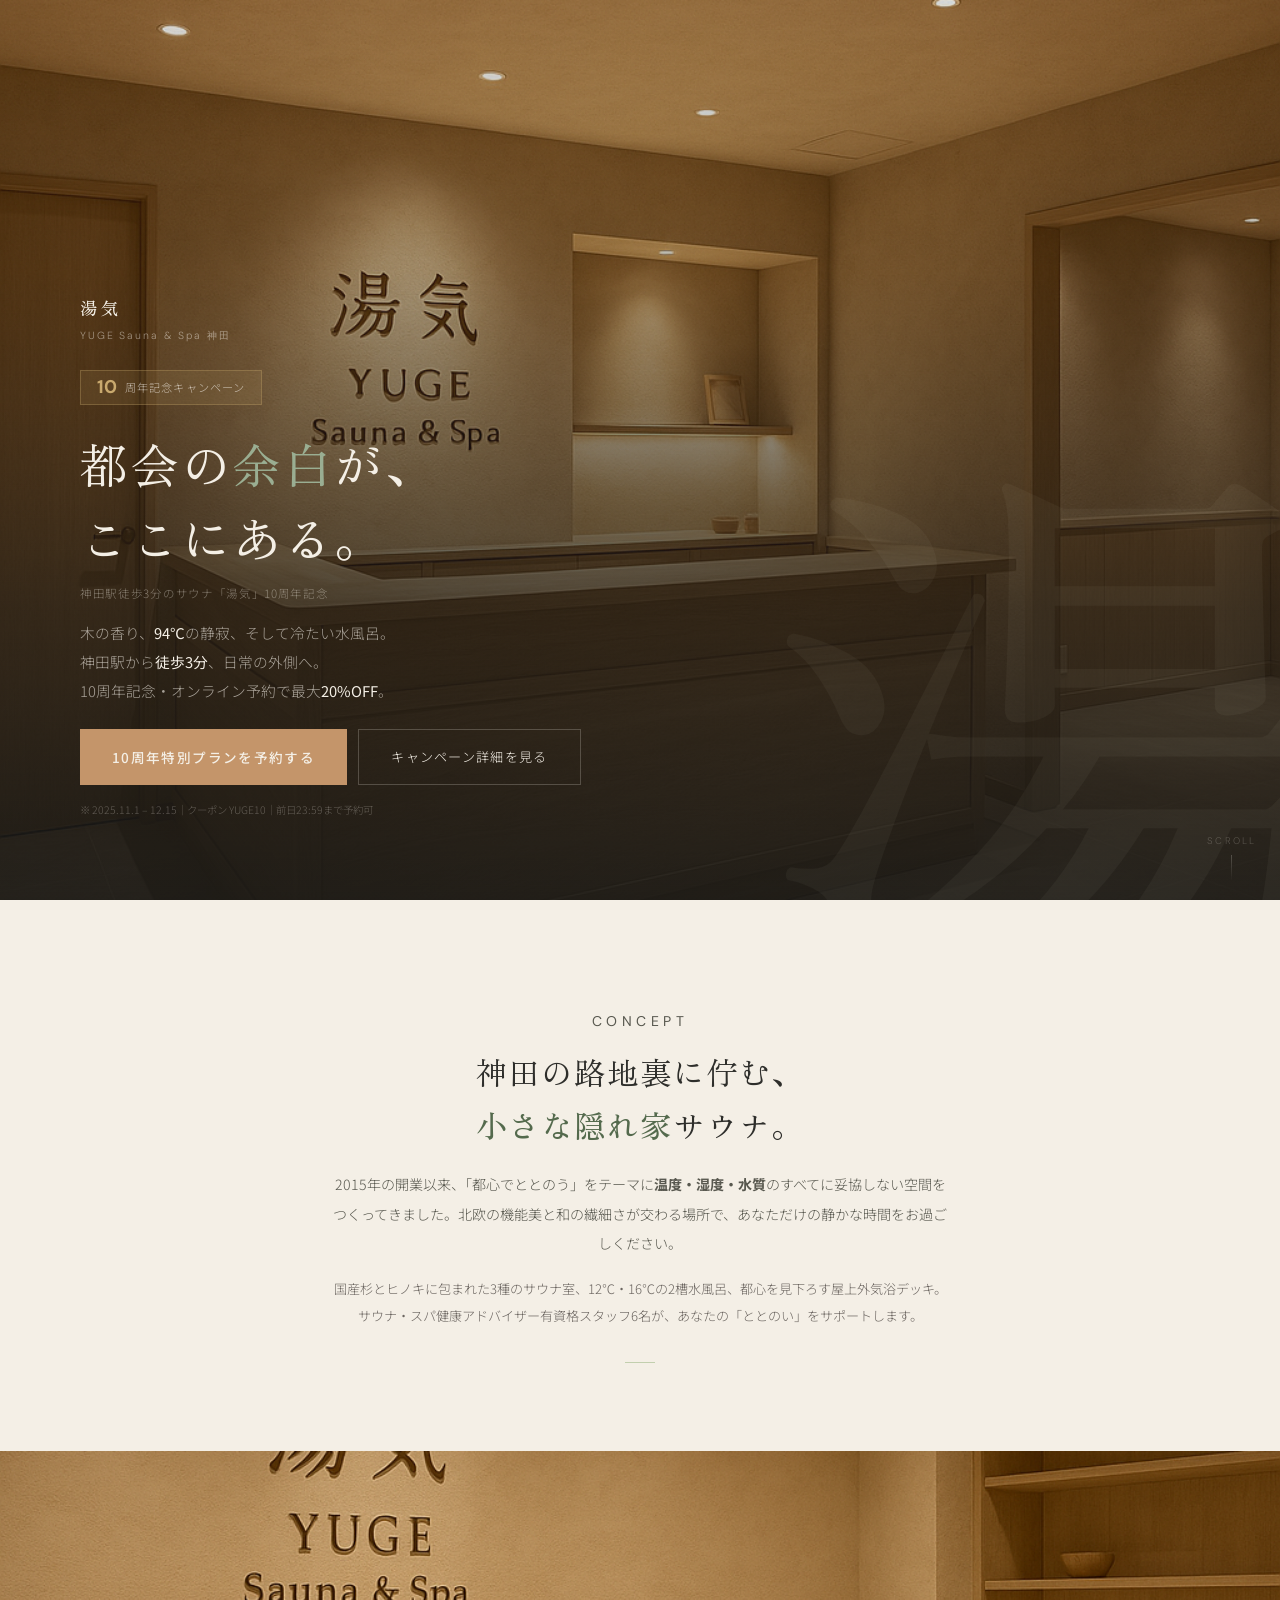
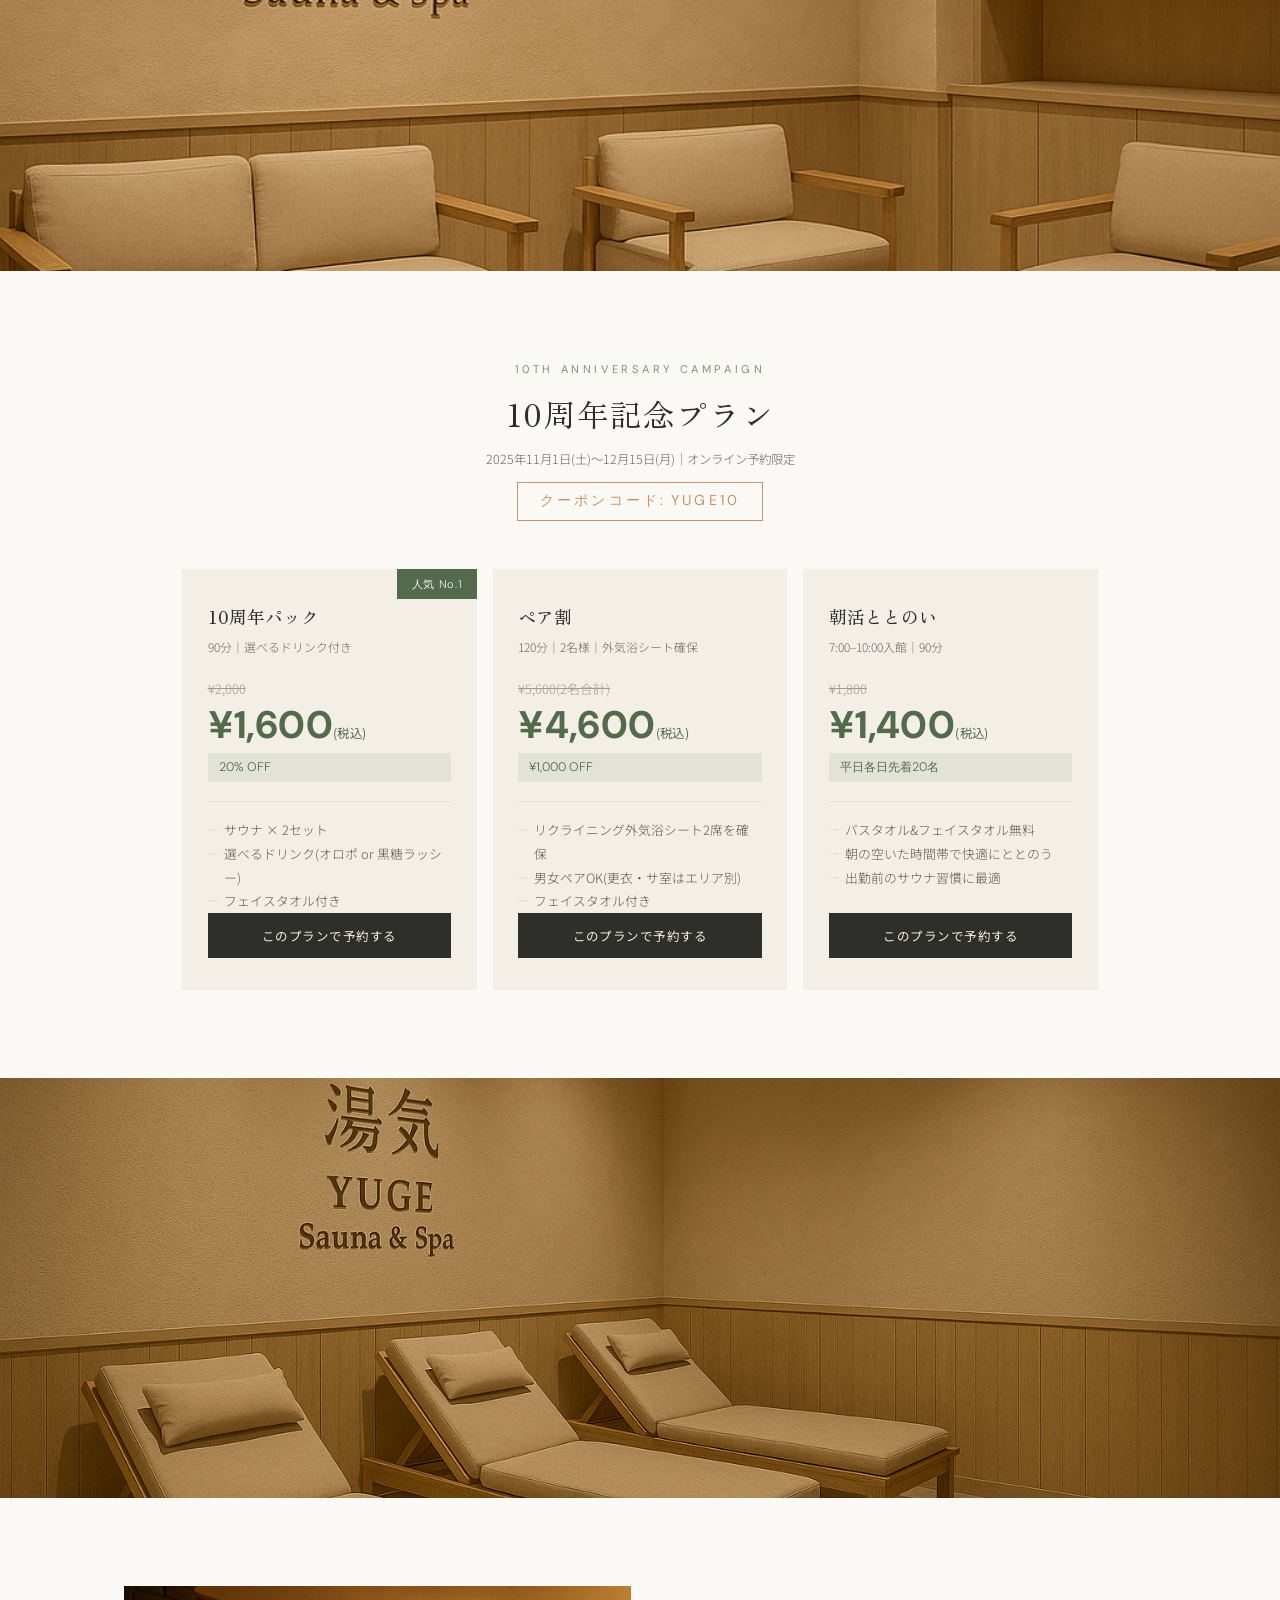
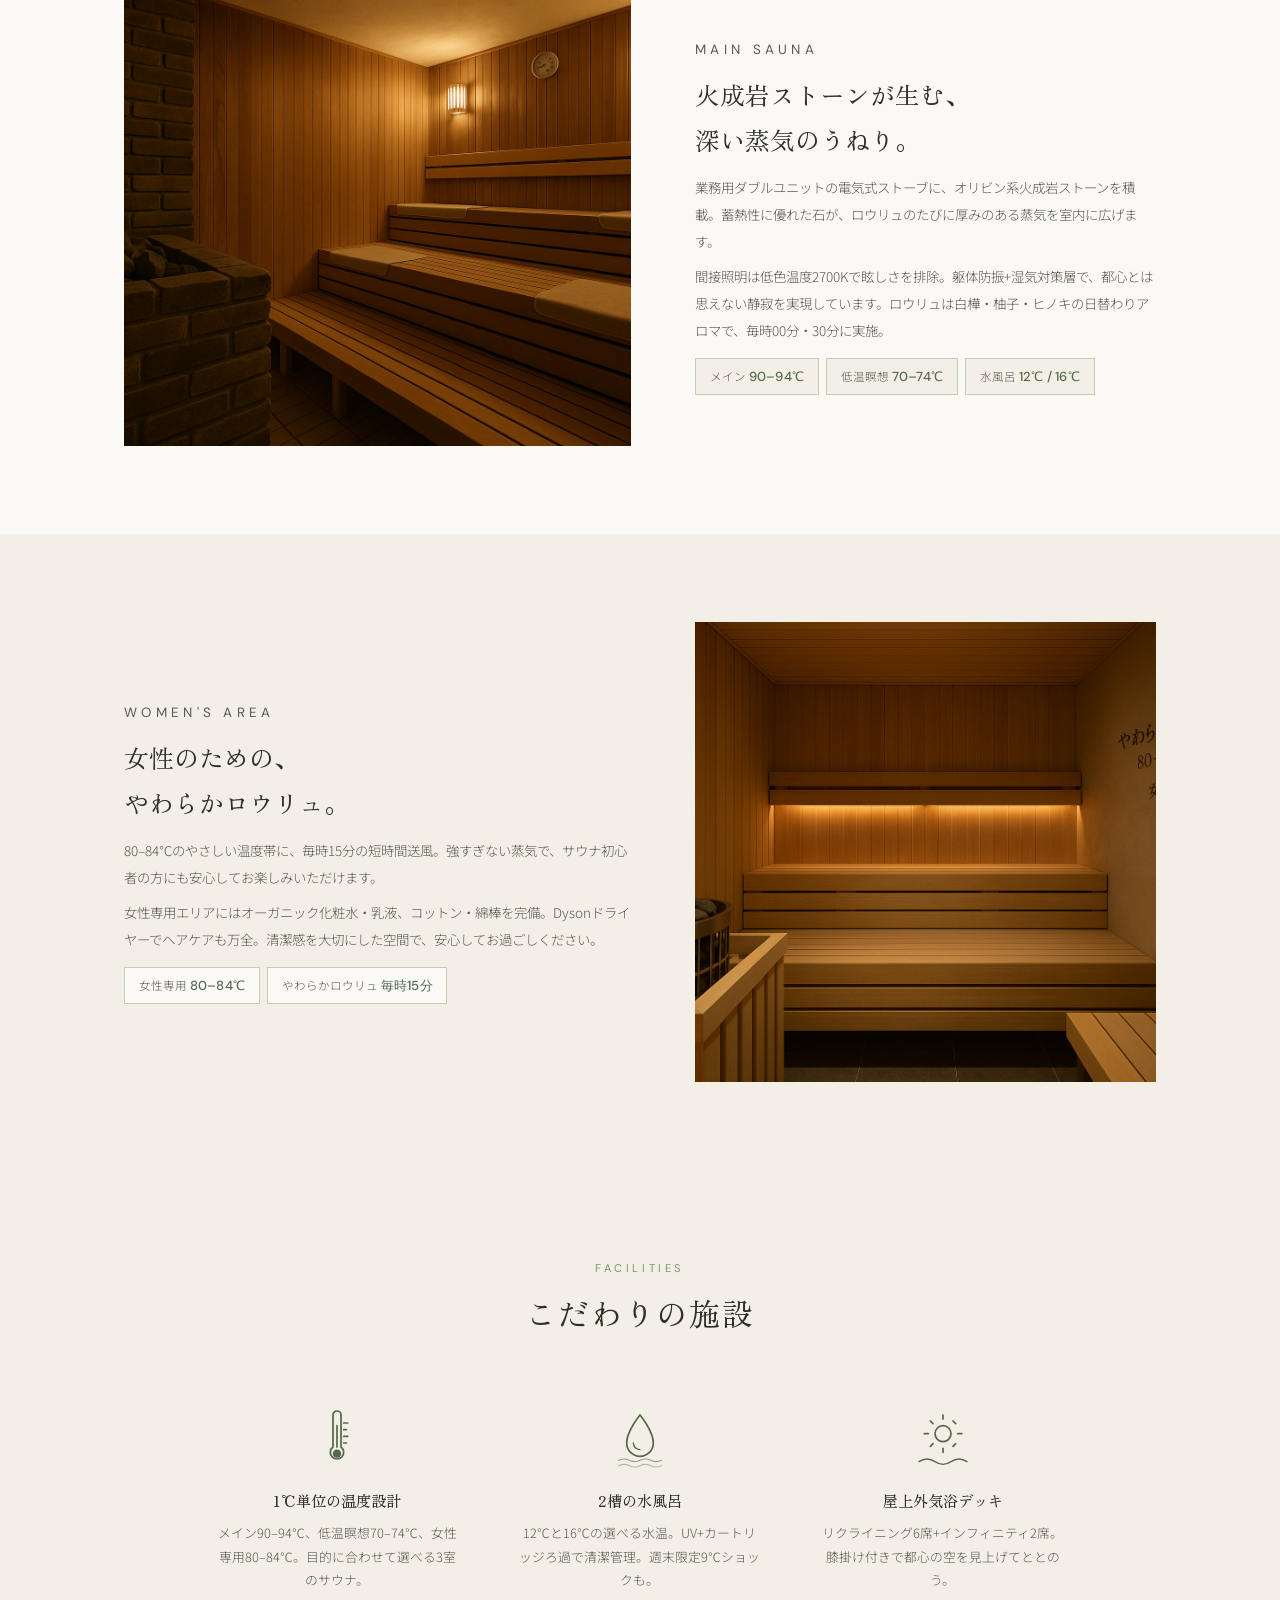
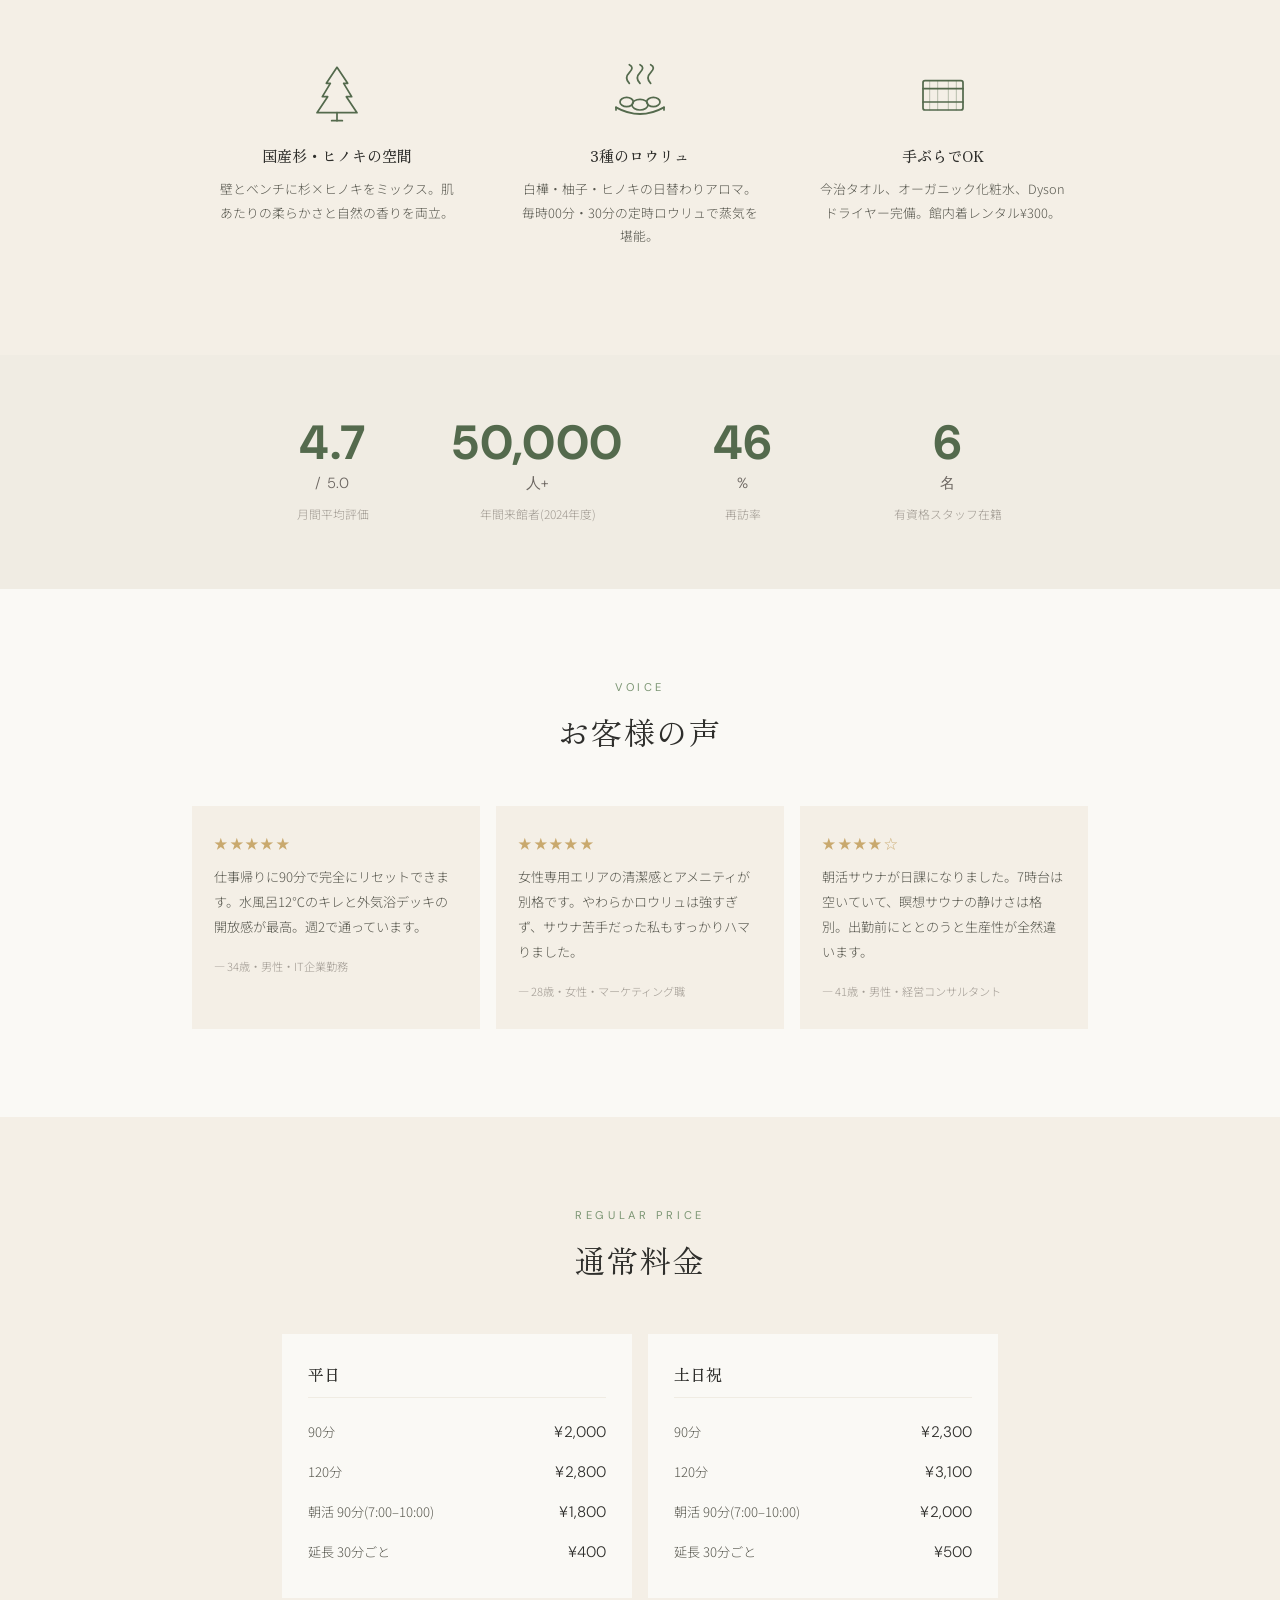
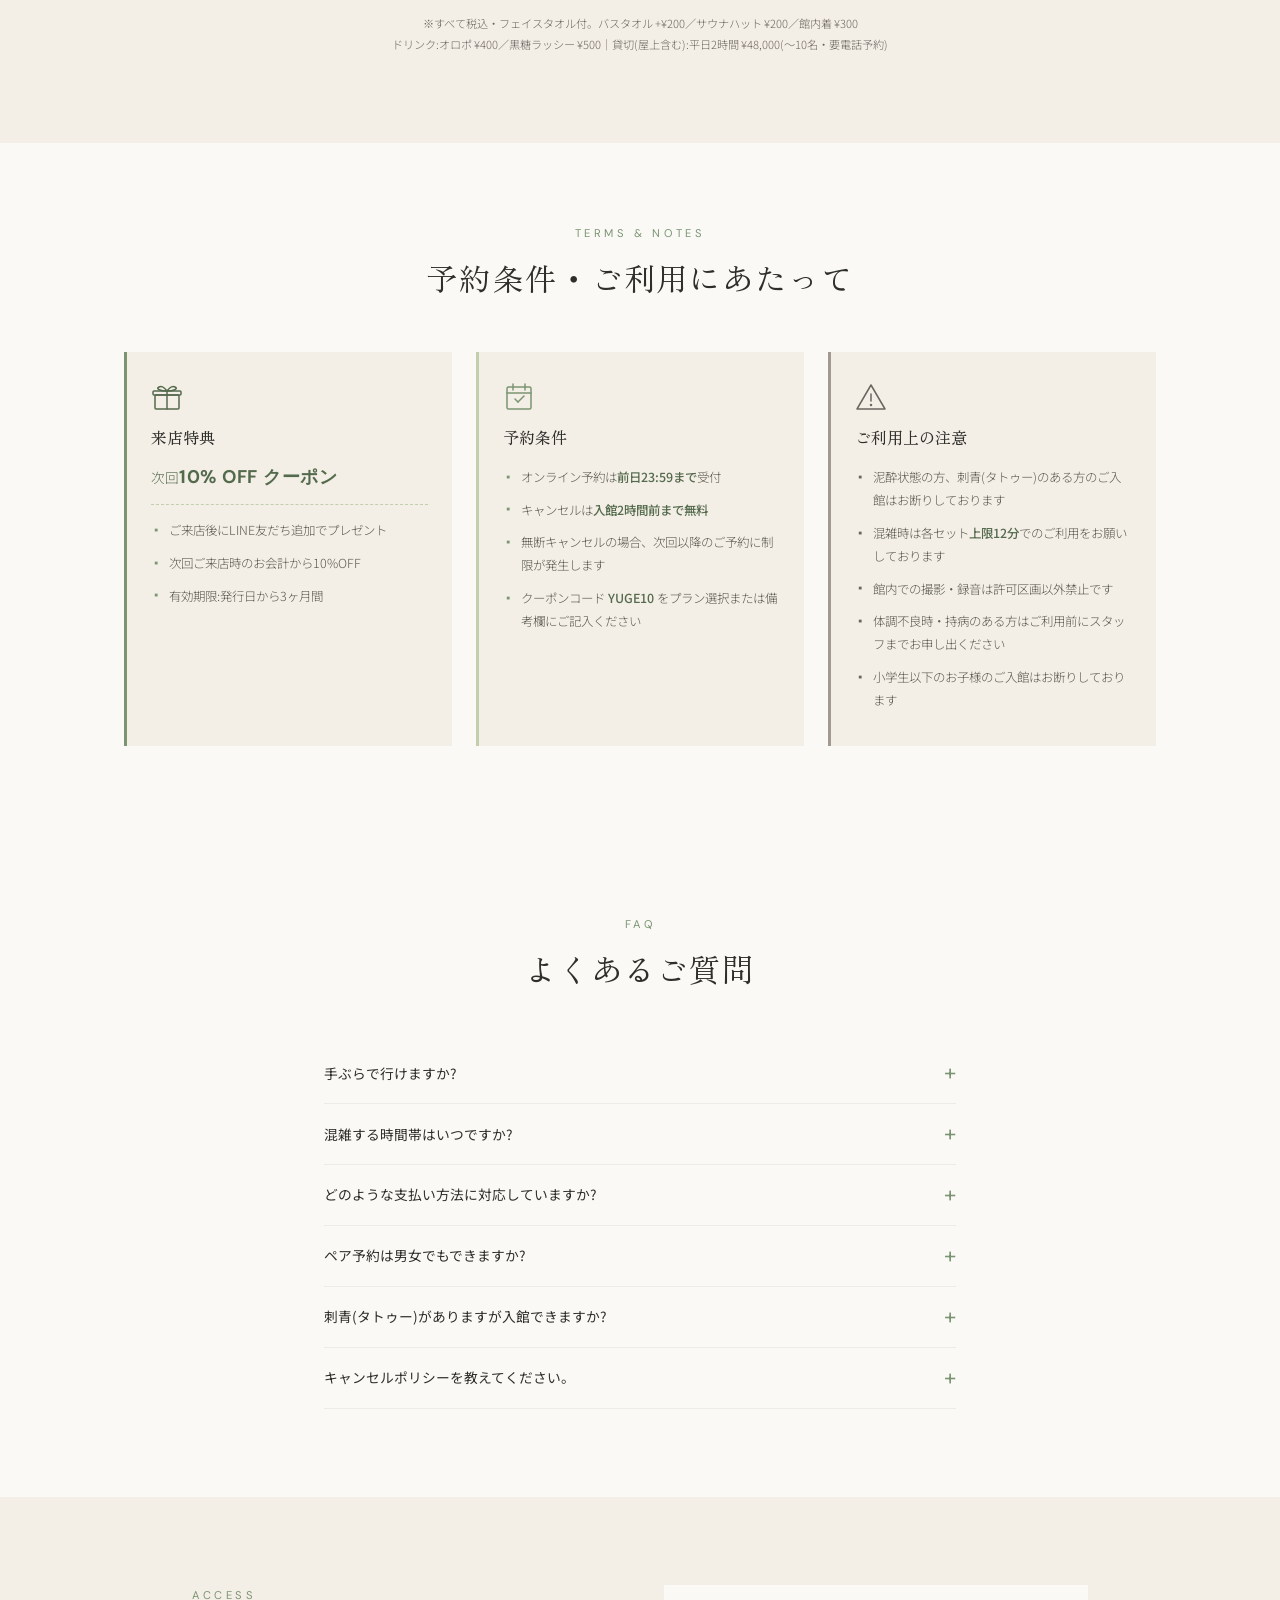
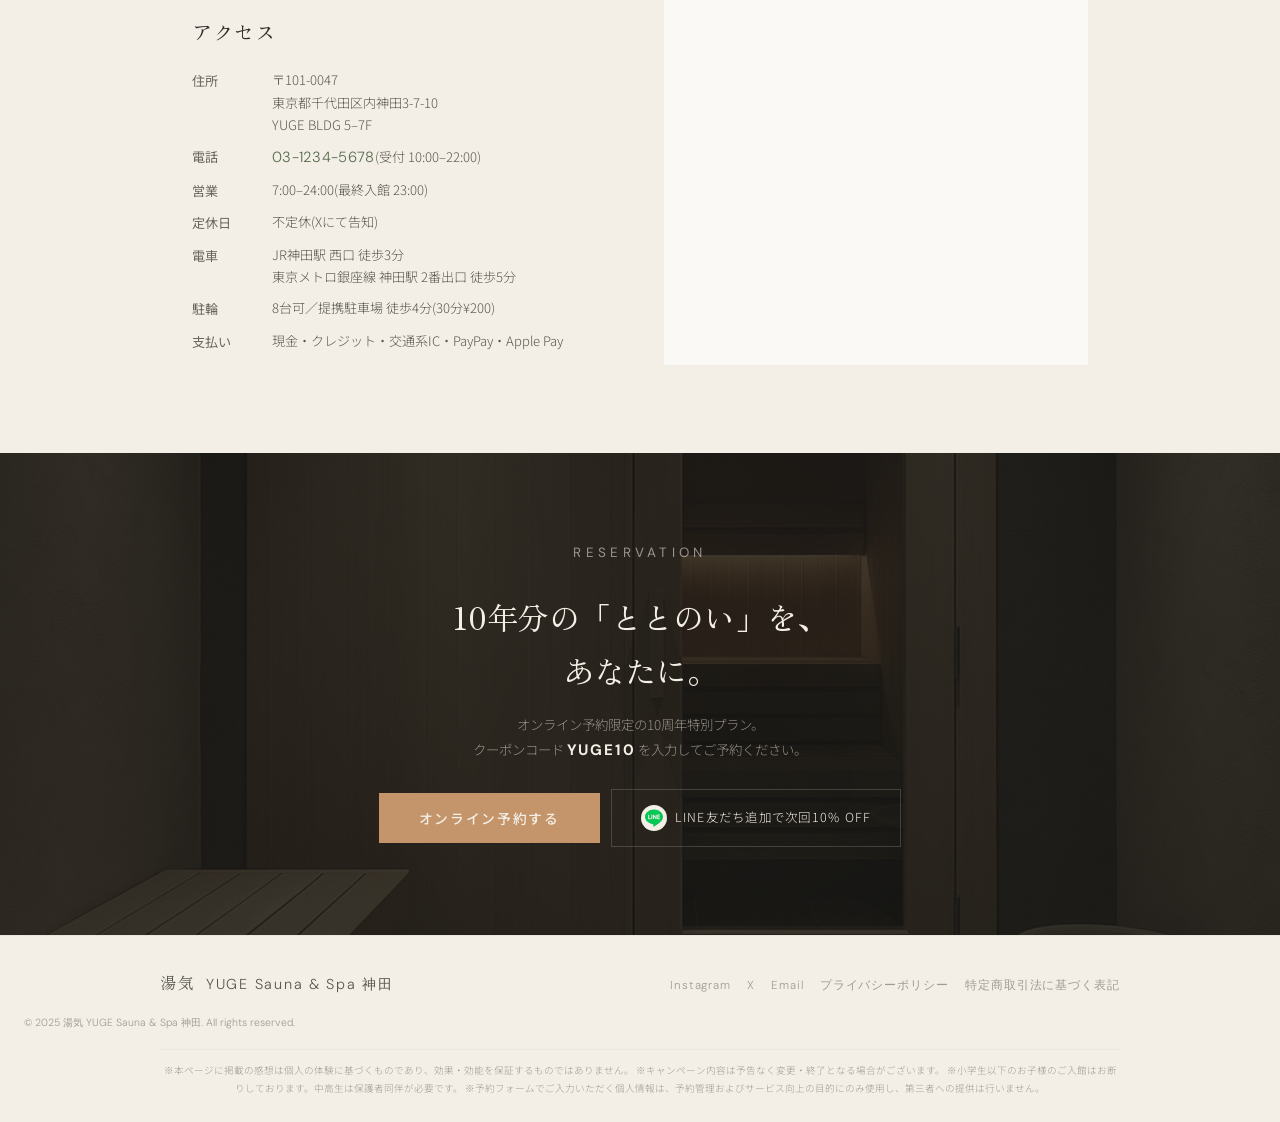
==== index.html @ 134d231b "初回コミット：YUGE Sauna LP完成版" ====
<!DOCTYPE html>
<html lang="ja" prefix="og: https://ogp.me/ns#">
<head>
  <meta charset="UTF-8">
  <meta name="viewport" content="width=device-width, initial-scale=1.0">

  <!-- ===== SEO ===== -->
  <title>【10周年記念】湯気 YUGE Sauna & Spa 神田｜最大20%OFF キャンペーン予約</title>
  <meta name="description" content="神田駅徒歩3分の隠れ家サウナ「湯気 YUGE Sauna & Spa」が開業10周年。2025年11月1日〜12月15日の期間限定で、90分サウナパックが20%OFF（¥1,600）。ペア割・朝活割もオンライン予約限定。">
  <meta name="keywords" content="神田 サウナ,YUGE,湯気,サウナ 神田駅,ととのう,10周年,キャンペーン,ロウリュ,水風呂,外気浴,女性専用サウナ,朝活サウナ">
  <link rel="canonical" href="https://yuge-sauna.jp/10th-anniversary/">

  <!-- ===== OGP ===== -->
  <meta property="og:type" content="website">
  <meta property="og:title" content="【10周年記念20%OFF】湯気 YUGE Sauna & Spa 神田">
  <meta property="og:description" content="神田駅徒歩3分。3種のサウナ室・2槽の水風呂・屋上外気浴。10周年記念で90分パックが¥1,600。オンライン予約限定。">
  <meta property="og:url" content="https://yuge-sauna.jp/10th-anniversary/">
  <meta property="og:image" content="https://yuge-sauna.jp/10th-anniversary/Images/ogp.jpg">
  <meta property="og:image:width" content="1200">
  <meta property="og:image:height" content="630">
  <meta property="og:site_name" content="湯気 YUGE Sauna & Spa 神田">
  <meta property="og:locale" content="ja_JP">

  <!-- ===== Twitter ===== -->
  <meta name="twitter:card" content="summary_large_image">
  <meta name="twitter:title" content="【10周年記念20%OFF】湯気 YUGE Sauna & Spa 神田">
  <meta name="twitter:description" content="神田駅徒歩3分。10周年記念で90分パックが¥1,600。">
  <meta name="twitter:image" content="https://yuge-sauna.jp/10th-anniversary/Images/ogp.jpg">

  <!-- ===== Favicon ===== -->
  <link rel="icon" href="favicon.svg" type="image/svg+xml">
  <link rel="apple-touch-icon" href="apple-touch-icon.png">

  <!-- ===== Webフォント — Marcellus（数字用）追加 ===== -->
  <link rel="preconnect" href="https://fonts.googleapis.com">
  <link rel="preconnect" href="https://fonts.gstatic.com" crossorigin>
  <link href="https://fonts.googleapis.com/css2?family=Cormorant+Garamond:wght@300;400;500;600&family=DM+Sans:wght@400;500;600;700&family=Noto+Sans+JP:wght@200;300;400;500;600&family=Zen+Old+Mincho:wght@400;500;600&display=swap" rel="stylesheet">

  <link rel="stylesheet" href="style.css">

  <!-- ===== 構造化データ: LocalBusiness ===== -->
  <script type="application/ld+json">
  {
    "@context": "https://schema.org",
    "@type": "HealthAndBeautyBusiness",
    "name": "湯気 YUGE Sauna & Spa 神田",
    "image": "https://yuge-sauna.jp/10th-anniversary/Images/ogp.jpg",
    "url": "https://yuge-sauna.jp",
    "telephone": "03-1234-5678",
    "email": "reservation@yuge-sauna.jp",
    "address": {
      "@type": "PostalAddress",
      "streetAddress": "内神田3-7-10 YUGE BLDG 5–7F",
      "addressLocality": "千代田区",
      "addressRegion": "東京都",
      "postalCode": "101-0047",
      "addressCountry": "JP"
    },
    "geo": {
      "@type": "GeoCoordinates",
      "latitude": 35.6922,
      "longitude": 139.7710
    },
    "openingHours": "Mo-Su 07:00-24:00",
    "priceRange": "¥1,400〜¥3,100",
    "aggregateRating": {
      "@type": "AggregateRating",
      "ratingValue": "4.7",
      "reviewCount": "1240"
    }
  }
  </script>

  <!-- ===== 構造化データ: FAQPage ===== -->
  <script type="application/ld+json">
  {
    "@context": "https://schema.org",
    "@type": "FAQPage",
    "mainEntity": [
      {"@type":"Question","name":"手ぶらで行けますか?","acceptedAnswer":{"@type":"Answer","text":"はい。フェイスタオル無料、バスタオル¥200でレンタル可能。アメニティも完備しています。"}},
      {"@type":"Question","name":"混雑する時間帯はいつですか?","acceptedAnswer":{"@type":"Answer","text":"平日19〜21時がピークです。朝活(7:00–10:00)が最も空いており快適です。"}},
      {"@type":"Question","name":"支払い方法は?","acceptedAnswer":{"@type":"Answer","text":"現金、各種クレジット、交通系IC、PayPay、Apple Payに対応。オンライン事前決済も可能です。"}},
      {"@type":"Question","name":"ペア予約は男女でもできますか?","acceptedAnswer":{"@type":"Answer","text":"はい。更衣室・サウナ室はエリア別ですが、外気浴デッキやラウンジは共有スペースです。"}},
      {"@type":"Question","name":"刺青がありますが入れますか?","acceptedAnswer":{"@type":"Answer","text":"申し訳ございませんが、刺青のある方のご入館はお断りしております。"}},
      {"@type":"Question","name":"キャンセルポリシーは?","acceptedAnswer":{"@type":"Answer","text":"入館2時間前まで無料キャンセル可。予約は前日23:59まで受付。"}}
    ]
  }
  </script>
</head>
<body>

  <!-- ============================================================
       HERO（ヘッダーなし — LPなのでナビゲーションは設置せず）
       ============================================================ -->
  <section class="hero" id="top">
    <div class="hero-media">
      <img src="Images/ChatGPT%20Image%20Nov%2018%2C%202025%2C%2008_47_24%20AM.png"
           alt="湯気 YUGE Sauna & Spa 神田 — 木の温もりを感じる受付カウンター"
           width="1200" height="1200">
    </div>
    <div class="hero-gradient"></div>

    <!-- 大きな漢字背景（PC版のみ） -->
    <div class="hero-kanji-bg" aria-hidden="true">湯</div>

    <!-- 浮遊する湯気アニメーション（PC版のみ） -->
    <div class="hero-steam" aria-hidden="true">
      <svg class="steam steam-1" viewBox="0 0 40 120" xmlns="http://www.w3.org/2000/svg">
        <path d="M20 110 Q12 90 20 70 Q28 50 20 30 Q12 15 20 5" fill="none" stroke="currentColor" stroke-width="2" stroke-linecap="round"/>
      </svg>
      <svg class="steam steam-2" viewBox="0 0 40 120" xmlns="http://www.w3.org/2000/svg">
        <path d="M20 110 Q28 90 20 70 Q12 50 20 30 Q28 15 20 5" fill="none" stroke="currentColor" stroke-width="2" stroke-linecap="round"/>
      </svg>
      <svg class="steam steam-3" viewBox="0 0 40 120" xmlns="http://www.w3.org/2000/svg">
        <path d="M20 110 Q14 92 20 74 Q26 56 20 38 Q14 20 20 5" fill="none" stroke="currentColor" stroke-width="2" stroke-linecap="round"/>
      </svg>
      <svg class="steam steam-4" viewBox="0 0 40 120" xmlns="http://www.w3.org/2000/svg">
        <path d="M20 110 Q26 92 20 74 Q14 56 20 38 Q26 20 20 5" fill="none" stroke="currentColor" stroke-width="2" stroke-linecap="round"/>
      </svg>
    </div>

    <div class="hero-content">
      <!-- 小さなブランドマーク（フローティングではなくヒーロー内） -->
      <div class="hero-brand">
        <span class="hero-brand-kanji">湯気</span>
        <span class="hero-brand-en">YUGE Sauna &amp; Spa 神田</span>
      </div>

      <div class="hero-badge">
        <span class="hero-badge-num">10</span>
        <span class="hero-badge-text">周年記念キャンペーン</span>
      </div>

      <h1>
        <span class="h1-copy">都会の<span class="accent">余白</span>が、<br>ここにある。</span>
        <span class="h1-sub">神田駅徒歩3分のサウナ「湯気」10周年記念</span>
      </h1>

      <p class="hero-sub">
        木の香り、<strong>94℃</strong>の静寂、そして冷たい水風呂。<br>
        神田駅から<strong>徒歩3分</strong>、日常の外側へ。<br>
        10周年記念・オンライン予約で最大<strong>20%OFF</strong>。
      </p>

      <div class="hero-ctas">
        <button type="button" class="btn-primary js-open-modal" data-plan="10周年パック (90分)">10周年特別プランを予約する</button>
        <a href="#campaign" class="btn-ghost">キャンペーン詳細を見る</a>
      </div>
      <p class="hero-note">※ 2025.11.1 – 12.15｜クーポン YUGE10｜前日23:59まで予約可</p>
    </div>

    <div class="scroll-cue" aria-hidden="true">
      <span>SCROLL</span>
      <div class="scroll-line"></div>
    </div>
  </section>

  <!-- ============================================================
       CONCEPT
       ============================================================ -->
  <section class="concept" id="concept">
    <div class="container container--narrow text-center rv">
      <p class="sec-label" aria-hidden="true">CONCEPT</p>
      <h2 class="sec-heading">神田の路地裏に佇む、<br><em>小さな隠れ家</em>サウナ。</h2>
      <p>2015年の開業以来、「都心でととのう」をテーマに<strong>温度・湿度・水質</strong>のすべてに妥協しない空間をつくってきました。北欧の機能美と和の繊細さが交わる場所で、あなただけの静かな時間をお過ごしください。</p>
      <p class="concept-detail">国産杉とヒノキに包まれた3種のサウナ室、12℃・16℃の2槽水風呂、都心を見下ろす屋上外気浴デッキ。サウナ・スパ健康アドバイザー有資格スタッフ6名が、あなたの「ととのい」をサポートします。</p>
      <div class="concept-line" aria-hidden="true"></div>
    </div>
  </section>

  <!-- IMAGE BREAK -->
  <figure class="img-break" aria-hidden="true">
    <img src="Images/ChatGPT%20Image%20Nov%2018%2C%202025%2C%2008_47_35%20AM.png"
         alt="湯気のラウンジスペース"
         width="1200" height="800" loading="lazy">
  </figure>

  <!-- ============================================================
       CAMPAIGN
       ============================================================ -->
  <section class="campaign" id="campaign">
    <div class="sec-header rv">
      <p class="sec-label" aria-hidden="true">10TH ANNIVERSARY CAMPAIGN</p>
      <h2 class="sec-heading">10周年記念プラン</h2>
      <p class="campaign-period">
        <time datetime="2025-11-01">2025年11月1日(土)</time>〜<time datetime="2025-12-15">12月15日(月)</time>｜オンライン予約限定
      </p>
      <p class="campaign-coupon">クーポンコード:<strong>YUGE10</strong></p>
    </div>

    <div class="plans">
      <article class="plan rv">
        <div class="plan-badge">人気 No.1</div>
        <h3>10周年パック</h3>
        <p class="plan-dur">90分｜選べるドリンク付き</p>
        <p class="plan-old"><del>¥2,000</del></p>
        <p class="plan-new">¥1,600<small>(税込)</small></p>
        <p class="plan-off">20% OFF</p>
        <ul class="plan-list">
          <li>サウナ × 2セット</li>
          <li>選べるドリンク(オロポ or 黒糖ラッシー)</li>
          <li>フェイスタオル付き</li>
        </ul>
        <button type="button" class="plan-cta js-open-modal" data-plan="10周年パック (90分)">このプランで予約する</button>
      </article>

      <article class="plan rv rv-d1">
        <h3>ペア割</h3>
        <p class="plan-dur">120分｜2名様｜外気浴シート確保</p>
        <p class="plan-old"><del>¥5,600(2名合計)</del></p>
        <p class="plan-new">¥4,600<small>(税込)</small></p>
        <p class="plan-off">¥1,000 OFF</p>
        <ul class="plan-list">
          <li>リクライニング外気浴シート2席を確保</li>
          <li>男女ペアOK(更衣・サ室はエリア別)</li>
          <li>フェイスタオル付き</li>
        </ul>
        <button type="button" class="plan-cta js-open-modal" data-plan="ペア割 (120分)">このプランで予約する</button>
      </article>

      <article class="plan rv rv-d2">
        <h3>朝活ととのい</h3>
        <p class="plan-dur">7:00–10:00入館｜90分</p>
        <p class="plan-old"><del>¥1,800</del></p>
        <p class="plan-new">¥1,400<small>(税込)</small></p>
        <p class="plan-off">平日各日先着20名</p>
        <ul class="plan-list">
          <li>バスタオル&amp;フェイスタオル無料</li>
          <li>朝の空いた時間帯で快適にととのう</li>
          <li>出勤前のサウナ習慣に最適</li>
        </ul>
        <button type="button" class="plan-cta js-open-modal" data-plan="朝活ととのい (90分)">このプランで予約する</button>
      </article>
    </div>
  </section>

  <!-- IMAGE BREAK -->
  <figure class="img-break" aria-hidden="true">
    <img src="Images/ChatGPT%20Image%20Nov%2018%2C%202025%2C%2008_47_41%20AM.png"
         alt="湯気の休憩エリア"
         width="1200" height="800" loading="lazy">
  </figure>

  <!-- ============================================================
       EDITORIAL: メインサウナ
       ============================================================ -->
  <section class="editorial editorial--white" id="sauna">
    <div class="ed-grid">
      <div class="ed-img rv">
        <img src="Images/ChatGPT%20Image%20Nov%2018%2C%202025%2C%2008_47_46%20AM.png"
             alt="湯気のメインサウナ室"
             width="1200" height="800" loading="lazy">
      </div>
      <div class="ed-text rv rv-d1">
        <p class="sec-label" aria-hidden="true">MAIN SAUNA</p>
        <h2>火成岩ストーンが生む、<br>深い蒸気のうねり。</h2>
        <p>業務用ダブルユニットの電気式ストーブに、オリビン系火成岩ストーンを積載。蓄熱性に優れた石が、ロウリュのたびに厚みのある蒸気を室内に広げます。</p>
        <p>間接照明は低色温度2700Kで眩しさを排除。躯体防振+湿気対策層で、都心とは思えない静寂を実現しています。ロウリュは白樺・柚子・ヒノキの日替わりアロマで、毎時00分・30分に実施。</p>
        <div class="tags">
          <span class="tag">メイン <strong>90–94℃</strong></span>
          <span class="tag">低温瞑想 <strong>70–74℃</strong></span>
          <span class="tag">水風呂 <strong>12℃ / 16℃</strong></span>
        </div>
      </div>
    </div>
  </section>

  <!-- ============================================================
       EDITORIAL: 女性専用
       ============================================================ -->
  <section class="editorial editorial--cream">
    <div class="ed-grid ed-grid--flip">
      <div class="ed-img rv">
        <img src="Images/ChatGPT%20Image%20Nov%2018%2C%202025%2C%2008_47_58%20AM.png"
             alt="湯気の女性専用サウナ"
             width="1200" height="800" loading="lazy">
      </div>
      <div class="ed-text rv rv-d1">
        <p class="sec-label" aria-hidden="true">WOMEN'S AREA</p>
        <h2>女性のための、<br>やわらかロウリュ。</h2>
        <p>80–84℃のやさしい温度帯に、毎時15分の短時間送風。強すぎない蒸気で、サウナ初心者の方にも安心してお楽しみいただけます。</p>
        <p>女性専用エリアにはオーガニック化粧水・乳液、コットン・綿棒を完備。Dysonドライヤーでヘアケアも万全。清潔感を大切にした空間で、安心してお過ごしください。</p>
        <div class="tags">
          <span class="tag">女性専用 <strong>80–84℃</strong></span>
          <span class="tag">やわらかロウリュ <strong>毎時15分</strong></span>
        </div>
      </div>
    </div>
  </section>

  <!-- ============================================================
       FEATURES — カスタムSVGアイコン
       ============================================================ -->
  <section class="features">
    <div class="sec-header rv">
      <p class="sec-label" aria-hidden="true">FACILITIES</p>
      <h2 class="sec-heading">こだわりの施設</h2>
    </div>
    <div class="feat-grid">

      <div class="feat rv">
        <div class="feat-icon">
          <svg viewBox="0 0 48 48" fill="none" stroke="currentColor" stroke-width="1.3" stroke-linecap="round" stroke-linejoin="round" aria-hidden="true">
            <path d="M21 6a3 3 0 0 1 6 0v24a5 5 0 1 1-6 0V6z"/>
            <line x1="24" y1="14" x2="24" y2="30"/>
            <circle cx="24" cy="35" r="2.5" fill="currentColor"/>
            <line x1="29" y1="12" x2="32" y2="12"/>
            <line x1="29" y1="17" x2="31" y2="17"/>
            <line x1="29" y1="22" x2="32" y2="22"/>
            <line x1="29" y1="27" x2="31" y2="27"/>
          </svg>
        </div>
        <h3>1℃単位の温度設計</h3>
        <p>メイン90–94℃、低温瞑想70–74℃、女性専用80–84℃。目的に合わせて選べる3室のサウナ。</p>
      </div>

      <div class="feat rv rv-d1">
        <div class="feat-icon">
          <svg viewBox="0 0 48 48" fill="none" stroke="currentColor" stroke-width="1.3" stroke-linecap="round" stroke-linejoin="round" aria-hidden="true">
            <path d="M24 6 C24 6, 14 18, 14 27 a10 10 0 0 0 20 0 C34 18, 24 6, 24 6 z"/>
            <path d="M19 27 a5 5 0 0 0 5 5" stroke-width="1"/>
            <path d="M8 40 Q12 38 16 40 T24 40 T32 40 T40 40" stroke-width="0.9" opacity="0.6"/>
            <path d="M8 44 Q12 42 16 44 T24 44 T32 44 T40 44" stroke-width="0.9" opacity="0.4"/>
          </svg>
        </div>
        <h3>2槽の水風呂</h3>
        <p>12℃と16℃の選べる水温。UV+カートリッジろ過で清潔管理。週末限定9℃ショックも。</p>
      </div>

      <div class="feat rv rv-d2">
        <div class="feat-icon">
          <svg viewBox="0 0 48 48" fill="none" stroke="currentColor" stroke-width="1.3" stroke-linecap="round" stroke-linejoin="round" aria-hidden="true">
            <circle cx="24" cy="20" r="6"/>
            <line x1="24" y1="6" x2="24" y2="9"/>
            <line x1="24" y1="31" x2="24" y2="34"/>
            <line x1="10" y1="20" x2="13" y2="20"/>
            <line x1="35" y1="20" x2="38" y2="20"/>
            <line x1="14.5" y1="10.5" x2="16.5" y2="12.5"/>
            <line x1="31.5" y1="10.5" x2="33.5" y2="12.5"/>
            <line x1="14.5" y1="29.5" x2="16.5" y2="27.5"/>
            <line x1="31.5" y1="29.5" x2="33.5" y2="27.5"/>
            <path d="M6 41 Q12 37 18 41 T30 41 T42 41" stroke-width="1"/>
          </svg>
        </div>
        <h3>屋上外気浴デッキ</h3>
        <p>リクライニング6席+インフィニティ2席。膝掛け付きで都心の空を見上げてととのう。</p>
      </div>

      <div class="feat rv">
        <div class="feat-icon">
          <svg viewBox="0 0 48 48" fill="none" stroke="currentColor" stroke-width="1.3" stroke-linecap="round" stroke-linejoin="round" aria-hidden="true">
            <path d="M24 4 L16 16 L19 16 L13 26 L17 26 L9 38 L39 38 L31 26 L35 26 L29 16 L32 16 Z"/>
            <line x1="24" y1="38" x2="24" y2="44"/>
            <line x1="20" y1="44" x2="28" y2="44"/>
          </svg>
        </div>
        <h3>国産杉・ヒノキの空間</h3>
        <p>壁とベンチに杉×ヒノキをミックス。肌あたりの柔らかさと自然の香りを両立。</p>
      </div>

      <div class="feat rv rv-d1">
        <div class="feat-icon">
          <svg viewBox="0 0 48 48" fill="none" stroke="currentColor" stroke-width="1.3" stroke-linecap="round" stroke-linejoin="round" aria-hidden="true">
            <path d="M16 14 Q12 10 16 6 T16 0" transform="translate(0 2)"/>
            <path d="M24 12 Q20 8 24 4 T24 -2" transform="translate(0 4)"/>
            <path d="M32 14 Q28 10 32 6 T32 0" transform="translate(0 2)"/>
            <ellipse cx="14" cy="30" rx="5" ry="3.5"/>
            <ellipse cx="24" cy="32" rx="6" ry="4"/>
            <ellipse cx="34" cy="30" rx="5" ry="3.5"/>
            <path d="M6 34 Q24 44 42 34" stroke-width="1.4"/>
            <line x1="6" y1="34" x2="6" y2="36"/>
            <line x1="42" y1="34" x2="42" y2="36"/>
          </svg>
        </div>
        <h3>3種のロウリュ</h3>
        <p>白樺・柚子・ヒノキの日替わりアロマ。毎時00分・30分の定時ロウリュで蒸気を堪能。</p>
      </div>

      <div class="feat rv rv-d2">
        <div class="feat-icon">
          <svg viewBox="0 0 48 48" fill="none" stroke="currentColor" stroke-width="1.3" stroke-linecap="round" stroke-linejoin="round" aria-hidden="true">
            <rect x="9" y="14" width="30" height="22" rx="1.5"/>
            <line x1="9" y1="20" x2="39" y2="20"/>
            <line x1="9" y1="30" x2="39" y2="30"/>
            <line x1="14" y1="14" x2="14" y2="36" stroke-width="0.7" opacity="0.4"/>
            <line x1="34" y1="14" x2="34" y2="36" stroke-width="0.7" opacity="0.4"/>
            <line x1="20" y1="14" x2="20" y2="36" stroke-width="0.7" opacity="0.4"/>
            <line x1="28" y1="14" x2="28" y2="36" stroke-width="0.7" opacity="0.4"/>
          </svg>
        </div>
        <h3>手ぶらでOK</h3>
        <p>今治タオル、オーガニック化粧水、Dysonドライヤー完備。館内着レンタル¥300。</p>
      </div>

    </div>
  </section>

  <!-- ============================================================
       STATS
       ============================================================ -->
  <section class="stats" aria-label="湯気の実績">
    <div class="stats-grid">
      <div class="stat rv">
        <div class="stat-num">4.7</div>
        <div class="stat-unit">/ 5.0</div>
        <div class="stat-label">月間平均評価</div>
      </div>
      <div class="stat rv rv-d1">
        <div class="stat-num">50,000</div>
        <div class="stat-unit">人+</div>
        <div class="stat-label">年間来館者(2024年度)</div>
      </div>
      <div class="stat rv rv-d2">
        <div class="stat-num">46</div>
        <div class="stat-unit">%</div>
        <div class="stat-label">再訪率</div>
      </div>
      <div class="stat rv rv-d3">
        <div class="stat-num">6</div>
        <div class="stat-unit">名</div>
        <div class="stat-label">有資格スタッフ在籍</div>
      </div>
    </div>
  </section>

  <!-- ============================================================
       VOICE
       ============================================================ -->
  <section class="voice">
    <div class="sec-header rv">
      <p class="sec-label" aria-hidden="true">VOICE</p>
      <h2 class="sec-heading">お客様の声</h2>
    </div>
    <div class="voice-grid">
      <blockquote class="voice-card rv">
        <div class="voice-stars" aria-label="5つ星評価">★★★★★</div>
        <p>仕事帰りに90分で完全にリセットできます。水風呂12℃のキレと外気浴デッキの開放感が最高。週2で通っています。</p>
        <cite class="voice-who">— 34歳・男性・IT企業勤務</cite>
      </blockquote>
      <blockquote class="voice-card rv rv-d1">
        <div class="voice-stars" aria-label="5つ星評価">★★★★★</div>
        <p>女性専用エリアの清潔感とアメニティが別格です。やわらかロウリュは強すぎず、サウナ苦手だった私もすっかりハマりました。</p>
        <cite class="voice-who">— 28歳・女性・マーケティング職</cite>
      </blockquote>
      <blockquote class="voice-card rv rv-d2">
        <div class="voice-stars" aria-label="4つ星評価">★★★★☆</div>
        <p>朝活サウナが日課になりました。7時台は空いていて、瞑想サウナの静けさは格別。出勤前にととのうと生産性が全然違います。</p>
        <cite class="voice-who">— 41歳・男性・経営コンサルタント</cite>
      </blockquote>
    </div>
  </section>

  <!-- ============================================================
       PRICING
       ============================================================ -->
  <section class="pricing" id="price">
    <div class="sec-header rv">
      <p class="sec-label" aria-hidden="true">REGULAR PRICE</p>
      <h2 class="sec-heading">通常料金</h2>
    </div>
    <div class="pricing-grid">
      <div class="pricing-card rv">
        <h3>平日</h3>
        <div class="price-row"><span>90分</span><span class="val">¥2,000</span></div>
        <div class="price-row"><span>120分</span><span class="val">¥2,800</span></div>
        <div class="price-row"><span>朝活 90分(7:00–10:00)</span><span class="val">¥1,800</span></div>
        <div class="price-row"><span>延長 30分ごと</span><span class="val">¥400</span></div>
      </div>
      <div class="pricing-card rv rv-d1">
        <h3>土日祝</h3>
        <div class="price-row"><span>90分</span><span class="val">¥2,300</span></div>
        <div class="price-row"><span>120分</span><span class="val">¥3,100</span></div>
        <div class="price-row"><span>朝活 90分(7:00–10:00)</span><span class="val">¥2,000</span></div>
        <div class="price-row"><span>延長 30分ごと</span><span class="val">¥500</span></div>
      </div>
    </div>
    <p class="pricing-note">
      ※すべて税込・フェイスタオル付。バスタオル +¥200／サウナハット ¥200／館内着 ¥300<br>
      ドリンク:オロポ ¥400／黒糖ラッシー ¥500｜貸切(屋上含む):平日2時間 ¥48,000(〜10名・要電話予約)
    </p>
  </section>

  <!-- ============================================================
       TERMS（予約条件・来店特典・ご利用上の注意）
       ============================================================ -->
  <section class="terms" id="terms">
    <div class="sec-header rv">
      <p class="sec-label" aria-hidden="true">TERMS &amp; NOTES</p>
      <h2 class="sec-heading">予約条件・ご利用にあたって</h2>
    </div>

    <div class="terms-grid">
      <!-- 来店特典 -->
      <article class="terms-card terms-card--bonus rv">
        <div class="terms-icon" aria-hidden="true">
          <svg viewBox="0 0 32 32" fill="none" stroke="currentColor" stroke-width="1.5" stroke-linecap="round" stroke-linejoin="round">
            <rect x="4" y="14" width="24" height="14" rx="1"/>
            <rect x="2" y="10" width="28" height="4" rx="1"/>
            <line x1="16" y1="10" x2="16" y2="28"/>
            <path d="M16 10C16 10 12 4 8 6S10 10 16 10"/>
            <path d="M16 10C16 10 20 4 24 6S22 10 16 10"/>
          </svg>
        </div>
        <h3>来店特典</h3>
        <p class="terms-lead">次回<strong>10% OFF クーポン</strong></p>
        <ul class="terms-list">
          <li>ご来店後にLINE友だち追加でプレゼント</li>
          <li>次回ご来店時のお会計から10%OFF</li>
          <li>有効期限:発行日から3ヶ月間</li>
        </ul>
      </article>

      <!-- 予約条件 -->
      <article class="terms-card rv rv-d1">
        <div class="terms-icon" aria-hidden="true">
          <svg viewBox="0 0 32 32" fill="none" stroke="currentColor" stroke-width="1.5" stroke-linecap="round" stroke-linejoin="round">
            <rect x="4" y="6" width="24" height="22" rx="1.5"/>
            <line x1="4" y1="12" x2="28" y2="12"/>
            <line x1="10" y1="3" x2="10" y2="9"/>
            <line x1="22" y1="3" x2="22" y2="9"/>
            <line x1="12" y1="18" x2="15" y2="21"/>
            <line x1="15" y1="21" x2="21" y2="15"/>
          </svg>
        </div>
        <h3>予約条件</h3>
        <ul class="terms-list">
          <li>オンライン予約は<strong>前日23:59まで</strong>受付</li>
          <li>キャンセルは<strong>入館2時間前まで無料</strong></li>
          <li>無断キャンセルの場合、次回以降のご予約に制限が発生します</li>
          <li>クーポンコード <strong>YUGE10</strong> をプラン選択または備考欄にご記入ください</li>
        </ul>
      </article>

      <!-- 注意事項 -->
      <article class="terms-card terms-card--caution rv rv-d2">
        <div class="terms-icon" aria-hidden="true">
          <svg viewBox="0 0 32 32" fill="none" stroke="currentColor" stroke-width="1.5" stroke-linecap="round" stroke-linejoin="round">
            <path d="M16 4L2 28h28L16 4z"/>
            <line x1="16" y1="13" x2="16" y2="20"/>
            <circle cx="16" cy="24" r="0.5" fill="currentColor"/>
          </svg>
        </div>
        <h3>ご利用上の注意</h3>
        <ul class="terms-list">
          <li>泥酔状態の方、刺青(タトゥー)のある方のご入館はお断りしております</li>
          <li>混雑時は各セット<strong>上限12分</strong>でのご利用をお願いしております</li>
          <li>館内での撮影・録音は許可区画以外禁止です</li>
          <li>体調不良時・持病のある方はご利用前にスタッフまでお申し出ください</li>
          <li>小学生以下のお子様のご入館はお断りしております</li>
        </ul>
      </article>
    </div>
  </section>

  <!-- ============================================================
       FAQ
       ============================================================ -->
  <section class="faq" id="faq">
    <div class="sec-header rv">
      <p class="sec-label" aria-hidden="true">FAQ</p>
      <h2 class="sec-heading">よくあるご質問</h2>
    </div>
    <div class="faq-list">
      <details class="faq-item rv">
        <summary>手ぶらで行けますか?</summary>
        <div class="faq-answer">はい。フェイスタオルは無料、バスタオルは¥200でレンタル可能です。オーガニック化粧水・乳液、Dysonドライヤー、コットン・綿棒などアメニティも完備しています。</div>
      </details>
      <details class="faq-item rv">
        <summary>混雑する時間帯はいつですか?</summary>
        <div class="faq-answer">平日19〜21時がピークです。朝活(7:00–10:00)が最も空いており快適にお過ごしいただけます。</div>
      </details>
      <details class="faq-item rv">
        <summary>どのような支払い方法に対応していますか?</summary>
        <div class="faq-answer">現金、各種クレジットカード、交通系IC、PayPay、Apple Payに対応しています。オンライン事前決済・現地払いのどちらも可能です。</div>
      </details>
      <details class="faq-item rv">
        <summary>ペア予約は男女でもできますか?</summary>
        <div class="faq-answer">はい、可能です。更衣室・サウナ室はエリア別となりますが、外気浴デッキやラウンジは共有スペースとしてご利用いただけます。</div>
      </details>
      <details class="faq-item rv">
        <summary>刺青(タトゥー)がありますが入館できますか?</summary>
        <div class="faq-answer">申し訳ございませんが、刺青(タトゥー)のある方のご入館はお断りしております。また、泥酔状態でのご来館もご遠慮いただいております。</div>
      </details>
      <details class="faq-item rv">
        <summary>キャンセルポリシーを教えてください。</summary>
        <div class="faq-answer">入館2時間前まで無料でキャンセル可能です。ご予約は前日23:59まで受け付けております。無断キャンセルの場合、次回以降のご予約に制限がかかる場合がございます。</div>
      </details>
    </div>
  </section>

  <!-- ============================================================
       ACCESS
       ============================================================ -->
  <section class="access" id="access">
    <div class="access-grid">
      <div class="access-info rv">
        <p class="sec-label" aria-hidden="true">ACCESS</p>
        <h2>アクセス</h2>
        <dl class="access-dl">
          <dt>住所</dt>
          <dd>〒101-0047<br>東京都千代田区内神田3-7-10<br>YUGE BLDG 5–7F</dd>
          <dt>電話</dt>
          <dd><a href="tel:0312345678">03-1234-5678</a>(受付 10:00–22:00)</dd>
          <dt>営業</dt>
          <dd>7:00–24:00(最終入館 23:00)</dd>
          <dt>定休日</dt>
          <dd>不定休(Xにて告知)</dd>
          <dt>電車</dt>
          <dd>JR神田駅 西口 徒歩3分<br>東京メトロ銀座線 神田駅 2番出口 徒歩5分</dd>
          <dt>駐輪</dt>
          <dd>8台可／提携駐車場 徒歩4分(30分¥200)</dd>
          <dt>支払い</dt>
          <dd>現金・クレジット・交通系IC・PayPay・Apple Pay</dd>
        </dl>
      </div>
      <div class="access-map rv rv-d1">
        <iframe
          src="https://www.google.com/maps/embed?pb=!1m18!1m12!1m3!1d3240.5!2d139.7706!3d35.6922!2m3!1f0!2f0!3f0!3m2!1i1024!2i768!4f13.1!3m3!1m2!1s0x60188c1d85e0c0c1%3A0x0!2zSlIg56We55Sw6aeF!5e0!3m2!1sja!2sjp!4v1700000000000!5m2!1sja!2sjp"
          width="100%"
          height="100%"
          allowfullscreen=""
          loading="lazy"
          referrerpolicy="no-referrer-when-downgrade"
          title="湯気 YUGE Sauna & Spa 神田のアクセスマップ">
        </iframe>
      </div>
    </div>
  </section>

  <!-- ============================================================
       FINAL CTA
       ============================================================ -->
  <section class="final-cta" id="reserve">
    <div class="final-cta-bg" aria-hidden="true">
      <img src="Images/ChatGPT%20Image%20Nov%2018%2C%202025%2C%2008_47_53%20AM.png"
           alt="" width="1200" height="800" loading="lazy">
    </div>
    <div class="final-cta-inner rv">
      <p class="sec-label sec-label--light" aria-hidden="true">RESERVATION</p>
      <h2>10年分の「ととのい」を、<br>あなたに。</h2>
      <p>オンライン予約限定の10周年特別プラン。<br>クーポンコード <strong>YUGE10</strong> を入力してご予約ください。</p>
      <div class="final-btns">
        <button type="button" class="btn-reserve js-open-modal">オンライン予約する</button>
        <a href="https://line.me/R/ti/p/@yuge-sauna" class="btn-line" target="_blank" rel="noopener noreferrer">
          <span class="btn-line-icon" aria-hidden="true">
            <svg viewBox="0 0 24 24" fill="currentColor" width="18" height="18">
              <path d="M19.365 9.863c.349 0 .63.285.63.631 0 .345-.281.63-.63.63H17.61v1.125h1.755c.349 0 .63.283.63.63 0 .344-.281.629-.63.629h-2.386c-.345 0-.627-.285-.627-.629V8.108c0-.345.282-.63.63-.63h2.386c.346 0 .627.285.627.63 0 .349-.281.63-.63.63H17.61v1.125h1.755zm-3.855 3.016c0 .27-.174.51-.432.596-.064.021-.133.031-.199.031-.211 0-.391-.09-.51-.25l-2.443-3.317v2.94c0 .344-.279.629-.631.629-.346 0-.626-.285-.626-.629V8.108c0-.27.173-.51.43-.595.06-.023.136-.033.194-.033.195 0 .375.104.495.254l2.462 3.33V8.108c0-.345.282-.63.63-.63.345 0 .63.285.63.63v4.771zm-5.741 0c0 .344-.282.629-.631.629-.345 0-.627-.285-.627-.629V8.108c0-.345.282-.63.63-.63.346 0 .628.285.628.63v4.771zm-2.466.629H4.917c-.345 0-.63-.285-.63-.629V8.108c0-.345.285-.63.63-.63.348 0 .63.285.63.63v4.141h1.756c.348 0 .629.283.629.63 0 .344-.282.629-.629.629M24 10.314C24 4.943 18.615.572 12 .572S0 4.943 0 10.314c0 4.811 4.27 8.842 10.035 9.608.391.082.923.258 1.058.59.12.301.079.766.038 1.08l-.164 1.02c-.045.301-.24 1.186 1.049.645 1.291-.539 6.916-4.078 9.436-6.975C23.176 14.393 24 12.458 24 10.314"/>
            </svg>
          </span>
          LINE友だち追加で次回10% OFF
        </a>
      </div>
    </div>
  </section>

  <!-- ============================================================
       FOOTER
       ============================================================ -->
  <footer role="contentinfo">
    <div class="footer-inner">
      <div class="footer-brand"><span class="k">湯気</span> YUGE Sauna &amp; Spa 神田</div>
      <ul class="footer-nav">
        <li><a href="https://instagram.com/" target="_blank" rel="noopener noreferrer">Instagram</a></li>
        <li><a href="https://x.com/" target="_blank" rel="noopener noreferrer">X</a></li>
        <li><a href="/cdn-cgi/l/email-protection#82f0e7f1e7f0f4e3f6ebedecc2fbf7e5e7aff1e3f7ece3ace8f2">Email</a></li>
        <li><a href="privacy.html">プライバシーポリシー</a></li>
        <li><a href="#" class="js-open-tokutei">特定商取引法に基づく表記</a></li>
      </ul>
    </div>
    <p class="footer-copy">&copy; 2025 湯気 YUGE Sauna &amp; Spa 神田. All rights reserved.</p>
    <p class="footer-legal">
      ※本ページに掲載の感想は個人の体験に基づくものであり、効果・効能を保証するものではありません。
      ※キャンペーン内容は予告なく変更・終了となる場合がございます。
      ※小学生以下のお子様のご入館はお断りしております。中高生は保護者同伴が必要です。
      ※予約フォームでご入力いただく個人情報は、予約管理およびサービス向上の目的にのみ使用し、第三者への提供は行いません。
    </p>
  </footer>

  <!-- ============================================================
       FLOATING RESERVE BUTTON
       ============================================================ -->
  <button type="button" class="floating-reserve js-open-modal" aria-label="予約フォームを開く">
    <span class="fr-icon" aria-hidden="true">
      <svg viewBox="0 0 24 24" fill="none" stroke="currentColor" stroke-width="1.5" stroke-linecap="round">
        <rect x="3" y="5" width="18" height="16" rx="1"/>
        <line x1="3" y1="10" x2="21" y2="10"/>
        <line x1="8" y1="3" x2="8" y2="7"/>
        <line x1="16" y1="3" x2="16" y2="7"/>
      </svg>
    </span>
    <span class="fr-text">予約する</span>
  </button>

  <!-- ============================================================
       RESERVATION MODAL
       ============================================================ -->
  <div class="modal" id="reserveModal" role="dialog" aria-labelledby="modalTitle" aria-hidden="true">
    <div class="modal-overlay js-close-modal"></div>
    <div class="modal-content">
      <button type="button" class="modal-close js-close-modal" aria-label="閉じる">&times;</button>

      <div class="modal-body" id="modalFormView">
        <p class="modal-label" aria-hidden="true">RESERVATION FORM</p>
        <h2 id="modalTitle" class="modal-title">予約フォーム</h2>
        <p class="modal-sub">ご希望のプラン・日時をお選びください。<br>送信後、確認メールをお送りし、スタッフが内容を確認のうえ、予約確定のご連絡をいたします。</p>

        <form id="reserveForm" class="reserve-form" novalidate>
          <div class="form-group">
            <label for="form-name">お名前 <span class="req">*</span></label>
            <input type="text" id="form-name" name="name" required autocomplete="name">
          </div>

          <div class="form-row">
            <div class="form-group">
              <label for="form-email">メールアドレス <span class="req">*</span></label>
              <input type="email" id="form-email" name="email" required autocomplete="email">
            </div>
            <div class="form-group">
              <label for="form-phone">電話番号 <span class="req">*</span></label>
              <input type="tel" id="form-phone" name="phone" required autocomplete="tel" placeholder="090-1234-5678">
            </div>
          </div>

          <div class="form-group" id="genderGroup">
            <label class="form-label-block" id="genderLabel">ご利用エリア <span class="req">*</span></label>
            <div class="form-radio-group" id="genderRadioGroup" role="radiogroup" aria-label="ご利用エリア">
              <!-- 通常プラン用: 男性 / 女性 -->
              <label class="form-radio" data-mode="single">
                <input type="radio" name="gender" value="男性" required>
                <span class="form-radio-label">
                  <span class="form-radio-icon" aria-hidden="true">♂</span>
                  <span class="form-radio-text">
                    <strong>男性エリア</strong>
                    <small>メイン・低温瞑想サウナ</small>
                  </span>
                </span>
              </label>
              <label class="form-radio" data-mode="single">
                <input type="radio" name="gender" value="女性" required>
                <span class="form-radio-label">
                  <span class="form-radio-icon" aria-hidden="true">♀</span>
                  <span class="form-radio-text">
                    <strong>女性エリア</strong>
                    <small>やわらかロウリュ対応</small>
                  </span>
                </span>
              </label>

              <!-- ペアプラン用: 男女 / 男男 / 女女（初期は非表示） -->
              <label class="form-radio" data-mode="pair" hidden>
                <input type="radio" name="gender" value="男女ペア" disabled>
                <span class="form-radio-label">
                  <span class="form-radio-icon" aria-hidden="true">♂♀</span>
                  <span class="form-radio-text">
                    <strong>男女ペア</strong>
                    <small>男性1名・女性1名</small>
                  </span>
                </span>
              </label>
              <label class="form-radio" data-mode="pair" hidden>
                <input type="radio" name="gender" value="男性ペア" disabled>
                <span class="form-radio-label">
                  <span class="form-radio-icon" aria-hidden="true">♂♂</span>
                  <span class="form-radio-text">
                    <strong>男性ペア</strong>
                    <small>男性2名</small>
                  </span>
                </span>
              </label>
              <label class="form-radio" data-mode="pair" hidden>
                <input type="radio" name="gender" value="女性ペア" disabled>
                <span class="form-radio-label">
                  <span class="form-radio-icon" aria-hidden="true">♀♀</span>
                  <span class="form-radio-text">
                    <strong>女性ペア</strong>
                    <small>女性2名</small>
                  </span>
                </span>
              </label>
            </div>
          </div>

          <div class="form-group">
            <label for="form-plan">ご希望プラン <span class="req">*</span></label>
            <select id="form-plan" name="plan" required>
              <option value="">選択してください</option>
              <optgroup label="10周年キャンペーン">
                <option value="10周年パック (90分)">10周年パック (90分・¥1,600)</option>
                <option value="ペア割 (120分)">ペア割 (120分・¥4,600/2名)</option>
                <option value="朝活ととのい (90分)">朝活ととのい (90分・¥1,400)</option>
              </optgroup>
              <optgroup label="通常プラン">
                <option value="通常プラン (90分)">通常プラン 90分</option>
                <option value="通常プラン (120分)">通常プラン 120分</option>
                <option value="朝活通常 (90分)">朝活通常 90分 (7:00–10:00入館)</option>
              </optgroup>
            </select>
          </div>

          <div class="form-row">
            <div class="form-group">
              <label for="form-date">ご希望日 <span class="req">*</span></label>
              <input type="date" id="form-date" name="date" required>
            </div>
            <div class="form-group">
              <label for="form-time">ご希望時間 <span class="req">*</span></label>
              <select id="form-time" name="time" required>
                <option value="">選択</option>
                <option value="07:00">07:00</option>
                <option value="08:00">08:00</option>
                <option value="09:00">09:00</option>
                <option value="10:00">10:00</option>
                <option value="11:00">11:00</option>
                <option value="12:00">12:00</option>
                <option value="13:00">13:00</option>
                <option value="14:00">14:00</option>
                <option value="15:00">15:00</option>
                <option value="16:00">16:00</option>
                <option value="17:00">17:00</option>
                <option value="18:00">18:00</option>
                <option value="19:00">19:00</option>
                <option value="20:00">20:00</option>
                <option value="21:00">21:00</option>
                <option value="22:00">22:00</option>
              </select>
            </div>
            <div class="form-group">
              <label for="form-people">人数 <span class="req">*</span></label>
              <select id="form-people" name="people" required>
                <option value="1">1名</option>
                <option value="2">2名</option>
                <option value="3">3名</option>
                <option value="4">4名</option>
                <option value="5">5名</option>
                <option value="6">6名</option>
              </select>
            </div>
          </div>

          <!-- 空き状況の表示エリア -->
          <div class="availability-notice" id="availabilityNotice" hidden>
            <div class="availability-notice-inner">
              <span class="availability-icon" aria-hidden="true"></span>
              <span class="availability-text"></span>
            </div>
          </div>

          <div class="form-group">
            <label for="form-notes">ご要望・備考</label>
            <textarea id="form-notes" name="notes" rows="3" placeholder="サウナハットレンタル希望、初心者です、など"></textarea>
          </div>

          <div class="form-policy">
            <p class="form-policy-title">キャンセルポリシー</p>
            <ul class="form-policy-list">
              <li>キャンセルは<strong>入館2時間前まで無料</strong>で承ります</li>
              <li>それ以降のキャンセルおよび<strong>無断キャンセルの場合、次回以降のご予約を制限</strong>させていただく場合がございます</li>
              <li>オンラインでのご予約は<strong>前日23:59まで</strong>受付可能です</li>
            </ul>
          </div>

          <div class="form-check">
            <input type="checkbox" id="form-agree" name="agree" required>
            <label for="form-agree"><a href="privacy.html" target="_blank" rel="noopener">プライバシーポリシー</a>および上記キャンセルポリシーに同意します <span class="req">*</span></label>
          </div>

          <button type="submit" class="form-submit">仮予約を申し込む</button>
          <p class="form-note">※ 送信後、ご入力のメールアドレス宛に受付完了メールが届きます。スタッフが内容を確認後、予約確定のご連絡をいたします。<br>※ お急ぎの方はお電話でのご予約も承ります: <a href="tel:0312345678">03-1234-5678</a></p>
        </form>
      </div>

      <div class="modal-body modal-success" id="modalSuccessView" hidden>
        <div class="success-icon" aria-hidden="true">
          <svg viewBox="0 0 64 64" fill="none" stroke="currentColor" stroke-width="2" stroke-linecap="round" stroke-linejoin="round">
            <circle cx="32" cy="32" r="28"/>
            <path d="M20 33 L29 42 L45 24"/>
          </svg>
        </div>
        <h3>仮予約を受け付けました</h3>
        <p>ご入力のメールアドレス宛に<br>受付完了メールをお送りしました。<br><br>スタッフが内容を確認のうえ、<br>改めて予約確定のご連絡をいたします。</p>
        <button type="button" class="form-submit js-close-modal">閉じる</button>
      </div>
    </div>
  </div>

  <!-- ============================================================
       PRIVACY POLICY MODAL
       ============================================================ -->
  <div class="modal modal--doc" id="privacyModal" role="dialog" aria-labelledby="privacyTitle" aria-hidden="true">
    <div class="modal-overlay js-close-doc"></div>
    <div class="modal-content modal-content--doc">
      <button type="button" class="modal-close js-close-doc" aria-label="閉じる">&times;</button>
      <div class="modal-body doc-body">
        <p class="modal-label" aria-hidden="true">PRIVACY POLICY</p>
        <h2 id="privacyTitle" class="modal-title">プライバシーポリシー</h2>

        <p>湯気 YUGE Sauna &amp; Spa 神田（以下「当店」）は、お客様の個人情報の保護を重要な責務と認識し、以下の方針に基づき適切に取り扱います。</p>

        <h3>1. 個人情報の定義</h3>
        <p>本ポリシーにおける「個人情報」とは、お客様の氏名、メールアドレス、電話番号、住所、その他特定の個人を識別できる情報を指します。</p>

        <h3>2. 個人情報の取得</h3>
        <p>当店は、以下の場合に必要な範囲で個人情報を取得します。</p>
        <ul class="doc-list">
          <li>予約フォームからのお申し込み時</li>
          <li>お問い合わせフォームからのご連絡時</li>
          <li>ご来店時の受付手続き時</li>
          <li>キャンペーン・アンケートへのご参加時</li>
        </ul>

        <h3>3. 利用目的</h3>
        <p>取得した個人情報は、以下の目的のために利用いたします。</p>
        <ul class="doc-list">
          <li>ご予約の受付・確認・連絡</li>
          <li>当店からのお知らせ・キャンペーン情報のご案内</li>
          <li>サービス品質向上のためのアンケート実施</li>
          <li>お問い合わせへの対応</li>
          <li>ご本人様確認</li>
        </ul>

        <h3>4. 第三者提供</h3>
        <p>当店は、以下の場合を除き、お客様の同意なく個人情報を第三者に提供することはありません。</p>
        <ul class="doc-list">
          <li>法令に基づき開示が求められる場合</li>
          <li>お客様または第三者の生命・身体・財産の保護のために必要な場合</li>
        </ul>

        <h3>5. 個人情報の管理</h3>
        <p>当店は、個人情報への不正アクセス、紛失、破壊、改ざん、漏洩などを防止するため、適切な安全管理措置を講じます。保管期間は利用目的達成後、速やかに消去いたします。</p>

        <h3>6. 開示・訂正・削除の請求</h3>
        <p>お客様ご本人からの個人情報の開示、訂正、削除のご請求があった場合、ご本人様確認のうえ、速やかに対応いたします。下記お問い合わせ先までご連絡ください。</p>

        <h3>7. Cookie等の利用について</h3>
        <p>当サイトではアクセス解析のためにCookieを使用する場合があります。Cookieはブラウザ設定により無効化することが可能です。</p>

        <h3>8. お問い合わせ窓口</h3>
        <p>
          湯気 YUGE Sauna &amp; Spa 神田<br>
          〒101-0047 東京都千代田区内神田3-7-10 YUGE BLDG 5–7F<br>
          TEL: 03-1234-5678（受付 10:00–22:00）<br>
          Email: <a href="/cdn-cgi/l/email-protection#691b0c1a0c1b1f081d00060729101c0e0c441a081c0708470319"><span class="__cf_email__" data-cfemail="6f1d0a1c0a1d190e1b0600012f161a080a421c0e1a010e41051f">[email&#160;protected]</span></a>
        </p>

        <p class="doc-date">制定日: 2025年10月1日</p>
      </div>
    </div>
  </div>

  <!-- ============================================================
       特商法表記 MODAL
       ============================================================ -->
  <div class="modal modal--doc" id="tokuteiModal" role="dialog" aria-labelledby="tokuteiTitle" aria-hidden="true">
    <div class="modal-overlay js-close-doc"></div>
    <div class="modal-content modal-content--doc">
      <button type="button" class="modal-close js-close-doc" aria-label="閉じる">&times;</button>
      <div class="modal-body doc-body">
        <p class="modal-label" aria-hidden="true">LEGAL</p>
        <h2 id="tokuteiTitle" class="modal-title">特定商取引法に基づく表記</h2>

        <dl class="doc-dl">
          <dt>事業者名</dt>
          <dd>湯気 YUGE Sauna &amp; Spa 神田</dd>

          <dt>運営責任者</dt>
          <dd>（運営責任者名）</dd>

          <dt>所在地</dt>
          <dd>〒101-0047 東京都千代田区内神田3-7-10 YUGE BLDG 5–7F</dd>

          <dt>電話番号</dt>
          <dd>03-1234-5678（受付 10:00–22:00）</dd>

          <dt>メールアドレス</dt>
          <dd><a href="/cdn-cgi/l/email-protection#4735223422353126332e2829073e3220226a3426322926692d37"><span class="__cf_email__" data-cfemail="85f7e0f6e0f7f3e4f1eceaebc5fcf0e2e0a8f6e4f0ebe4abeff5">[email&#160;protected]</span></a></dd>

          <dt>販売価格</dt>
          <dd>各プラン毎に表示の金額（すべて税込）</dd>

          <dt>商品代金以外の必要料金</dt>
          <dd>バスタオルレンタル ¥200／サウナハット ¥200／館内着 ¥300／その他オプション料金</dd>

          <dt>お支払い方法</dt>
          <dd>現金／各種クレジットカード／交通系IC／PayPay／Apple Pay</dd>

          <dt>お支払い時期</dt>
          <dd>オンライン予約時の事前決済、またはご来店時の現地払い</dd>

          <dt>サービス提供時期</dt>
          <dd>ご予約日時にご来店いただきサービスを提供いたします</dd>

          <dt>キャンセルについて</dt>
          <dd>入館2時間前まで無料キャンセル可。以降のキャンセルおよび無断キャンセルの場合、次回以降のご予約に制限が発生する場合があります。</dd>

          <dt>返金について</dt>
          <dd>オンライン事前決済のキャンセル時は、所定の手数料を差し引いた金額をご返金いたします。</dd>
        </dl>
      </div>
    </div>
  </div>

  <!-- ============================================================
       JS
       ============================================================ -->
  <script src="script.js"></script>
</body>
</html>
---- style.css ----
@charset "UTF-8";
/* ============================================================
   YUGE Sauna & Spa — 10th Anniversary LP
   No header / Floating reserve / Modal form
   ============================================================ */

/* ==========================================================
   1. VARIABLES
   ========================================================== */
:root {
  --dark: #1A1A18;
  --dark-soft: #2A2A26;

  --cream: #F4EFE6;
  --cream-warm: #EBE4D6;
  --white: #FAF9F5;
  --off: #F0ECE3;

  --sage: #7B9573;
  --sage-light: #9AAE92;
  --sage-pale: #C2CFAE;
  --moss: #546A4D;
  --moss-dark: #425339;

  --copper: #C4956A;
  --copper-dark: #B5875F;
  --gold: #C9A96E;

  --stone: #A09A92;
  --stone-dark: #6B6560;
  --ink: #2E2E2B;
  --ink-soft: #58584F;

  --ff-display: 'Zen Old Mincho', 'Noto Serif JP', serif;
  --ff-serif: 'Cormorant Garamond', serif;
  --ff-num: 'DM Sans', 'Helvetica Neue', sans-serif; /* 数字専用フォント（太め・高視認性） */
  --ff-body: 'Noto Sans JP', sans-serif;

  --shadow-sm: 0 4px 16px rgba(0, 0, 0, 0.06);
  --shadow-md: 0 12px 36px rgba(0, 0, 0, 0.08);
  --shadow-lg: 0 20px 60px rgba(0, 0, 0, 0.15);
}


/* ==========================================================
   2. RESET
   ========================================================== */
*,
*::before,
*::after {
  margin: 0;
  padding: 0;
  box-sizing: border-box;
}

html {
  scroll-behavior: smooth;
  font-size: 16px;
}

body {
  font-family: var(--ff-body);
  font-weight: 300;
  color: var(--ink);
  background: var(--white);
  overflow-x: hidden;
  -webkit-font-smoothing: antialiased;
  line-height: 1.8;
}

img {
  display: block;
  max-width: 100%;
  height: auto;
}

a {
  text-decoration: none;
  color: inherit;
}

ul, ol {
  list-style: none;
}

button {
  font-family: inherit;
  cursor: pointer;
  border: none;
  background: none;
}

blockquote {
  margin: 0;
  border: none;
}


/* ==========================================================
   3. UTILITY
   ========================================================== */
.container {
  width: 100%;
  max-width: 1080px;
  margin: 0 auto;
  padding: 0 1.5rem;
}

.container--narrow {
  max-width: 680px;
}

.text-center {
  text-align: center;
}


/* ==========================================================
   4. SECTION COMMON
   ========================================================== */
.sec-label {
  font-family: var(--ff-num);
  font-size: 0.7rem;
  letter-spacing: 0.32em;
  font-weight: 400;
  color: var(--sage);
  text-transform: uppercase;
  margin-bottom: 0.5rem;
}

.sec-label--light {
  color: var(--sage-light);
}

.sec-heading {
  font-family: var(--ff-display);
  font-weight: 400;
  font-size: 1.5rem;
  line-height: 1.7;
  letter-spacing: 0.06em;
  color: var(--ink);
}

.sec-heading em {
  font-style: normal;
  color: var(--moss);
  font-weight: 500;
}

.sec-header {
  text-align: center;
  margin-bottom: 2.5rem;
  padding: 0 1.5rem;
}


/* ==========================================================
   5. HERO
   ========================================================== */
.hero {
  position: relative;
  min-height: 100vh;
  min-height: 100dvh;
  display: flex;
  align-items: flex-end;
  overflow: hidden;
  background: var(--dark);
}

.hero-media {
  position: absolute;
  inset: 0;
}

.hero-media img {
  width: 100%;
  height: 100%;
  object-fit: cover;
  opacity: 0;
  transform: scale(1.06);
  animation: heroIn 2.4s 0.2s forwards;
}

.hero-gradient {
  position: absolute;
  inset: 0;
  background: linear-gradient(
    180deg,
    rgba(26, 26, 24, 0.15) 0%,
    rgba(26, 26, 24, 0.3) 30%,
    rgba(26, 26, 24, 0.72) 68%,
    rgba(26, 26, 24, 0.92) 100%
  );
}

/* 大きな漢字背景（PCのみ表示） */
.hero-kanji-bg {
  display: none;
  position: absolute;
  font-family: var(--ff-display);
  font-size: 70vh;
  color: rgba(245, 240, 232, 0.04);
  bottom: -12vh;
  right: -8vw;
  line-height: 0.9;
  font-weight: 500;
  z-index: 1;
  pointer-events: none;
  opacity: 0;
  animation: kanjiFade 2s 1.2s forwards;
}

/* 浮遊する湯気アニメーション（PCのみ表示） */
.hero-steam {
  display: none;
  position: absolute;
  inset: 0;
  pointer-events: none;
  z-index: 1;
}

.steam {
  position: absolute;
  width: 36px;
  height: 110px;
  color: rgba(245, 240, 232, 0.18);
  opacity: 0;
}

.steam-1 {
  left: 12%;
  bottom: 15%;
  animation: drift 9s 2s ease-in-out infinite;
}
.steam-2 {
  left: 32%;
  bottom: 18%;
  animation: drift 11s 4s ease-in-out infinite;
}
.steam-3 {
  left: 58%;
  bottom: 12%;
  animation: drift 10s 1s ease-in-out infinite;
}
.steam-4 {
  left: 78%;
  bottom: 20%;
  animation: drift 12s 6s ease-in-out infinite;
}

.hero-content {
  position: relative;
  z-index: 2;
  padding: 0 1.5rem 2.5rem;
  max-width: 720px;
  width: 100%;
}

.hero-brand {
  display: flex;
  flex-direction: column;
  margin-bottom: 1.5rem;
  opacity: 0;
  animation: fadeUp 0.7s 0.4s forwards;
}

.hero-brand-kanji {
  font-family: var(--ff-display);
  font-size: 1.1rem;
  font-weight: 500;
  color: var(--cream);
  letter-spacing: 0.15em;
}

.hero-brand-en {
  font-family: var(--ff-num);
  font-size: 0.65rem;
  letter-spacing: 0.18em;
  color: rgba(245, 240, 232, 0.5);
  margin-top: 0.2rem;
}

.hero-badge {
  display: inline-flex;
  align-items: center;
  gap: 0.5rem;
  background: rgba(201, 169, 110, 0.12);
  border: 1px solid rgba(201, 169, 110, 0.3);
  padding: 0.4rem 1rem;
  margin-bottom: 1.3rem;
  opacity: 0;
  animation: fadeUp 0.7s 0.6s forwards;
}

.hero-badge-num {
  font-family: var(--ff-num);
  font-size: 1.15rem;
  font-weight: 700;
  color: var(--gold);
  line-height: 1;
}

.hero-badge-text {
  font-size: 0.7rem;
  letter-spacing: 0.1em;
  color: rgba(245, 240, 232, 0.7);
}

.hero h1 {
  opacity: 0;
  animation: fadeUp 0.9s 0.8s forwards;
}

.h1-copy {
  display: block;
  font-family: var(--ff-display);
  font-weight: 400;
  font-size: 1.85rem;
  line-height: 1.55;
  color: var(--cream);
  letter-spacing: 0.06em;
}

.h1-copy .accent {
  color: var(--sage-light);
}

.h1-sub {
  display: block;
  font-family: var(--ff-body);
  font-size: 0.72rem;
  font-weight: 300;
  color: rgba(245, 240, 232, 0.42);
  letter-spacing: 0.06em;
  margin-top: 0.5rem;
}

.hero-sub {
  margin-top: 1rem;
  font-size: 0.85rem;
  line-height: 1.95;
  color: rgba(245, 240, 232, 0.62);
  opacity: 0;
  animation: fadeUp 0.7s 1s forwards;
}

.hero-sub strong {
  color: var(--cream);
  font-weight: 400;
}

.hero-ctas {
  margin-top: 1.5rem;
  display: flex;
  flex-direction: column;
  gap: 0.7rem;
  opacity: 0;
  animation: fadeUp 0.7s 1.2s forwards;
}

.hero-note {
  margin-top: 1rem;
  font-size: 0.65rem;
  color: rgba(245, 240, 232, 0.3);
  opacity: 0;
  animation: fadeUp 0.5s 1.4s forwards;
}

.scroll-cue {
  position: absolute;
  bottom: 1.2rem;
  right: 1.5rem;
  z-index: 2;
  display: flex;
  flex-direction: column;
  align-items: center;
  gap: 0.35rem;
  color: rgba(245, 240, 232, 0.22);
  font-family: var(--ff-num);
  font-size: 0.6rem;
  letter-spacing: 0.22em;
  animation: bob 2.5s ease-in-out infinite;
}

.scroll-line {
  width: 1px;
  height: 26px;
  background: linear-gradient(180deg, rgba(245, 240, 232, 0.22), transparent);
}


/* ==========================================================
   6. BUTTONS
   ========================================================== */
.btn-primary {
  display: inline-flex;
  align-items: center;
  justify-content: center;
  padding: 0.95rem 2rem;
  background: var(--copper);
  color: var(--cream);
  font-size: 0.85rem;
  font-weight: 500;
  letter-spacing: 0.1em;
  transition: background 0.35s, transform 0.2s;
  text-align: center;
  font-family: inherit;
}

.btn-primary:hover {
  background: var(--copper-dark);
  transform: translateY(-1px);
}

.btn-ghost {
  display: inline-flex;
  align-items: center;
  justify-content: center;
  padding: 0.95rem 2rem;
  background: transparent;
  color: var(--cream);
  font-size: 0.82rem;
  letter-spacing: 0.1em;
  border: 1px solid rgba(245, 240, 232, 0.22);
  transition: all 0.35s;
  text-align: center;
}

.btn-ghost:hover {
  border-color: rgba(245, 240, 232, 0.5);
  background: rgba(245, 240, 232, 0.04);
}


/* ==========================================================
   7. CONCEPT
   ========================================================== */
.concept {
  padding: 4rem 0;
  background: var(--cream);
}

.concept p {
  margin-top: 1.2rem;
  font-size: 0.88rem;
  line-height: 2.1;
  color: var(--ink-soft);
}

.concept-detail {
  font-size: 0.82rem !important;
  color: var(--stone-dark) !important;
  margin-top: 1rem !important;
}

.concept-line {
  width: 30px;
  height: 1px;
  background: var(--sage-pale);
  margin: 2rem auto 0;
}


/* ==========================================================
   8. IMAGE BREAK
   ========================================================== */
.img-break {
  width: 100%;
  overflow: hidden;
  line-height: 0;
  margin: 0;
}

.img-break img {
  width: 100%;
  height: 220px;
  object-fit: cover;
  transition: transform 6s ease-out;
}

.img-break:hover img {
  transform: scale(1.03);
}


/* ==========================================================
   9. CAMPAIGN
   ========================================================== */
.campaign {
  padding: 4rem 0;
  background: var(--white);
}

.campaign-period {
  margin-top: 0.5rem;
  font-size: 0.78rem;
  color: var(--stone-dark);
}

.campaign-coupon {
  display: inline-block;
  margin-top: 0.7rem;
  padding: 0.35rem 1.4rem;
  border: 1px solid var(--copper);
  font-family: var(--ff-num);
  font-size: 0.9rem;
  letter-spacing: 0.22em;
  color: var(--copper);
}

.campaign-coupon strong {
  font-weight: 400;
  margin-left: 0.3rem;
}

.plans {
  display: grid;
  grid-template-columns: 1fr;
  gap: 1rem;
  max-width: 420px;
  margin: 0 auto;
  padding: 0 1.5rem;
}

/* PCで揃えるため flex column + margin-top: auto */
.plan {
  background: var(--cream);
  padding: 2rem 1.6rem;
  position: relative;
  display: flex;
  flex-direction: column;
  transition: transform 0.4s, box-shadow 0.4s;
}

.plan:hover {
  transform: translateY(-3px);
  box-shadow: var(--shadow-md);
}

.plan-badge {
  position: absolute;
  top: 0;
  right: 0;
  background: var(--moss);
  color: var(--cream);
  font-family: var(--ff-num);
  font-size: 0.7rem;
  padding: 0.3rem 0.9rem;
  letter-spacing: 0.06em;
}

.plan h3 {
  font-family: var(--ff-display);
  font-weight: 500;
  font-size: 1.1rem;
  margin-bottom: 0.25rem;
}

.plan-dur {
  font-size: 0.74rem;
  color: var(--stone-dark);
  margin-bottom: 1.2rem;
}

.plan-old {
  font-size: 0.8rem;
  color: var(--stone);
  margin-bottom: 0;
}

.plan-old del {
  text-decoration: line-through;
}

.plan-new {
  font-family: var(--ff-num);
  font-size: 2.4rem;
  font-weight: 700;
  color: var(--moss);
  line-height: 1.2;
  margin: 0.15rem 0 0.3rem;
  letter-spacing: 0.01em;
}

.plan-new small {
  font-family: var(--ff-body);
  font-size: 0.78rem;
  font-weight: 400;
}

.plan-off {
  display: inline-block;
  background: rgba(85, 107, 78, 0.1);
  color: var(--moss);
  font-family: var(--ff-num);
  font-size: 0.78rem;
  padding: 0.2rem 0.7rem;
}

.plan-list {
  margin-top: 1.2rem;
  padding-top: 1rem;
  border-top: 1px solid rgba(0, 0, 0, 0.05);
  flex-grow: 1; /* 残りスペースを埋めてボタンを下に押す */
}

.plan-list li {
  font-size: 0.8rem;
  color: var(--ink-soft);
  line-height: 1.85;
  padding-left: 1rem;
  position: relative;
}

.plan-list li::before {
  content: '\2014';
  position: absolute;
  left: 0;
  color: var(--sage-pale);
  font-size: 0.7rem;
}

.plan-cta {
  display: block;
  width: 100%;
  margin-top: auto; /* ★ ボタンを下に揃える */
  padding: 0.85rem;
  text-align: center;
  background: var(--ink);
  color: var(--cream);
  font-size: 0.78rem;
  letter-spacing: 0.12em;
  font-weight: 400;
  transition: background 0.3s;
  font-family: inherit;
}

.plan-cta:hover {
  background: var(--moss);
}


/* ==========================================================
   10. EDITORIAL
   ========================================================== */
.editorial {
  padding: 4rem 0;
}

.editorial--cream { background: var(--cream); }
.editorial--white { background: var(--white); }

.ed-grid {
  display: grid;
  grid-template-columns: 1fr;
  gap: 2rem;
  max-width: 1080px;
  margin: 0 auto;
  padding: 0 1.5rem;
  align-items: center;
}

.ed-img {
  overflow: hidden;
}

.ed-img img {
  width: 100%;
  height: 260px;
  object-fit: cover;
  transition: transform 0.8s;
}

.ed-img:hover img {
  transform: scale(1.03);
}

.ed-text h2 {
  font-family: var(--ff-display);
  font-weight: 400;
  font-size: 1.3rem;
  line-height: 1.8;
  margin-bottom: 0.8rem;
  color: var(--ink);
}

.ed-text p {
  font-size: 0.84rem;
  color: var(--ink-soft);
  line-height: 2;
  margin-bottom: 0.5rem;
}

.tags {
  display: flex;
  flex-wrap: wrap;
  gap: 0.45rem;
  margin-top: 0.9rem;
}

.tag {
  padding: 0.35rem 0.85rem;
  border: 1px solid var(--sage-pale);
  font-size: 0.72rem;
  color: var(--ink-soft);
  background: var(--white);
}

.editorial--cream .tag { background: var(--white); }
.editorial--white .tag { background: var(--cream); }

.tag strong {
  font-weight: 500;
  color: var(--moss);
  font-family: var(--ff-num);
  font-size: 0.82rem;
  letter-spacing: 0.02em;
}


/* ==========================================================
   11. FEATURES — カスタムSVGアイコン
   ========================================================== */
.features {
  padding: 4rem 0;
  background: var(--cream);
}

.feat-grid {
  display: grid;
  grid-template-columns: 1fr;
  gap: 1.5rem;
  max-width: 940px;
  margin: 0 auto;
  padding: 0 1.5rem;
}

.feat {
  text-align: center;
  padding: 1.2rem 0.8rem;
  transition: transform 0.4s;
}

.feat:hover {
  transform: translateY(-3px);
}

.feat-icon {
  width: 56px;
  height: 56px;
  margin: 0 auto 1rem;
  color: var(--moss);
  display: flex;
  align-items: center;
  justify-content: center;
  transition: transform 0.5s;
}

.feat:hover .feat-icon {
  transform: scale(1.08);
}

.feat-icon svg {
  width: 100%;
  height: 100%;
}

.feat h3 {
  font-family: var(--ff-display);
  font-weight: 500;
  font-size: 0.95rem;
  margin-bottom: 0.45rem;
}

.feat p {
  font-size: 0.8rem;
  color: var(--ink-soft);
  line-height: 1.85;
}


/* ==========================================================
   12. STATS — Marcellusで数字を強調
   ========================================================== */
.stats {
  padding: 3rem 0;
  background: var(--off);
}

.stats-grid {
  display: grid;
  grid-template-columns: repeat(2, 1fr);
  gap: 1.5rem;
  max-width: 860px;
  margin: 0 auto;
  padding: 0 1.5rem;
  text-align: center;
}

.stat-num {
  font-family: var(--ff-num);
  font-size: 2.2rem;
  font-weight: 700;
  color: var(--moss);
  line-height: 1;
  letter-spacing: -0.02em;
  letter-spacing: 0.01em;
}

.stat-unit {
  font-family: var(--ff-num);
  font-size: 0.85rem;
  color: var(--stone-dark);
  margin-top: 0.2rem;
  letter-spacing: 0.05em;
}

.stat-label {
  font-size: 0.68rem;
  color: var(--stone);
  margin-top: 0.2rem;
}


/* ==========================================================
   13. VOICE
   ========================================================== */
.voice {
  padding: 4rem 0;
  background: var(--white);
}

.voice-grid {
  display: grid;
  grid-template-columns: 1fr;
  gap: 1rem;
  max-width: 960px;
  margin: 0 auto;
  padding: 0 1.5rem;
}

.voice-card {
  background: var(--cream);
  padding: 1.6rem 1.4rem;
}

.voice-stars {
  color: var(--gold);
  font-size: 0.85rem;
  letter-spacing: 0.1em;
  margin-bottom: 0.6rem;
}

.voice-card p {
  font-size: 0.82rem;
  color: var(--ink-soft);
  line-height: 1.9;
  margin-bottom: 0.6rem;
  font-style: normal;
}

.voice-who {
  font-size: 0.7rem;
  color: var(--stone);
  font-style: normal;
}


/* ==========================================================
   14. PRICING
   ========================================================== */
.pricing {
  padding: 4rem 0;
  background: var(--cream);
}

.pricing-grid {
  display: grid;
  grid-template-columns: 1fr;
  gap: 1rem;
  max-width: 780px;
  margin: 0 auto;
  padding: 0 1.5rem;
}

.pricing-card {
  background: var(--white);
  padding: 1.6rem;
}

.pricing-card h3 {
  font-family: var(--ff-display);
  font-weight: 500;
  font-size: 1rem;
  margin-bottom: 0.9rem;
  padding-bottom: 0.5rem;
  border-bottom: 1px solid var(--off);
}

.price-row {
  display: flex;
  justify-content: space-between;
  align-items: baseline;
  padding: 0.4rem 0;
  font-size: 0.82rem;
  color: var(--ink-soft);
}

.price-row .val {
  font-family: var(--ff-num);
  font-size: 0.95rem;
  color: var(--ink);
  letter-spacing: 0.01em;
}

.pricing-note {
  max-width: 780px;
  margin: 0.9rem auto 0;
  padding: 0 1.5rem;
  font-size: 0.7rem;
  color: var(--stone-dark);
  text-align: center;
  line-height: 1.9;
}


/* ==========================================================
   15. FAQ
   ========================================================== */
.faq {
  padding: 4rem 0;
  background: var(--white);
}

.faq-list {
  max-width: 680px;
  margin: 0 auto;
  padding: 0 1.5rem;
}

.faq-item {
  border-bottom: 1px solid rgba(0, 0, 0, 0.05);
  padding: 1.1rem 0;
}

.faq-item summary {
  cursor: pointer;
  font-size: 0.86rem;
  font-weight: 400;
  color: var(--ink);
  list-style: none;
  display: flex;
  justify-content: space-between;
  align-items: center;
  gap: 1rem;
  transition: color 0.3s;
}

.faq-item summary:hover {
  color: var(--moss);
}

.faq-item summary::-webkit-details-marker {
  display: none;
}

.faq-item summary::after {
  content: '+';
  font-family: var(--ff-num);
  font-size: 1.4rem;
  color: var(--sage);
  flex-shrink: 0;
  transition: transform 0.35s;
  line-height: 1;
}

.faq-item[open] summary::after {
  transform: rotate(45deg);
}

.faq-answer {
  padding-top: 0.7rem;
  font-size: 0.82rem;
  color: var(--ink-soft);
  line-height: 1.9;
  animation: faqOpen 0.35s ease-out;
}


/* ==========================================================
   16. ACCESS
   ========================================================== */
.access {
  padding: 4rem 0;
  background: var(--cream);
}

.access-grid {
  display: grid;
  grid-template-columns: 1fr;
  gap: 2rem;
  max-width: 960px;
  margin: 0 auto;
  padding: 0 1.5rem;
}

.access-info h2 {
  font-family: var(--ff-display);
  font-weight: 400;
  font-size: 1.3rem;
  margin-bottom: 1.2rem;
}

.access-dl {
  display: grid;
  grid-template-columns: 4rem 1fr;
  gap: 0.55rem 1rem;
  font-size: 0.82rem;
}

.access-dl dt {
  font-weight: 400;
  color: var(--stone-dark);
}

.access-dl dd {
  color: var(--ink-soft);
  line-height: 1.7;
}

.access-dl a {
  color: var(--moss);
  font-family: var(--ff-num);
  font-size: 0.92rem;
  letter-spacing: 0.02em;
  border-bottom: 1px solid transparent;
  transition: border-color 0.3s;
}

.access-dl a:hover {
  border-color: var(--moss);
}

.access-map {
  overflow: hidden;
  min-height: 280px;
  background: var(--white);
}

.access-map iframe {
  display: block;
  width: 100%;
  height: 100%;
  min-height: 280px;
  border: 0;
}


/* ==========================================================
   17. FINAL CTA
   ========================================================== */
.final-cta {
  position: relative;
  padding: 4rem 1.5rem;
  text-align: center;
  overflow: hidden;
  background: var(--dark);
}

.final-cta-bg {
  position: absolute;
  inset: 0;
}

.final-cta-bg img {
  width: 100%;
  height: 100%;
  object-fit: cover;
  opacity: 0.18;
  filter: saturate(0.6);
}

.final-cta-inner {
  position: relative;
  z-index: 2;
  max-width: 540px;
  margin: 0 auto;
}

.final-cta h2 {
  font-family: var(--ff-display);
  font-weight: 400;
  font-size: 1.4rem;
  line-height: 1.75;
  color: var(--cream);
  margin-bottom: 0.8rem;
}

.final-cta p {
  font-size: 0.84rem;
  color: rgba(245, 240, 232, 0.55);
  line-height: 1.85;
  margin-bottom: 1.5rem;
}

.final-cta p strong {
  color: var(--cream);
  font-family: var(--ff-num);
  font-size: 0.95rem;
  letter-spacing: 0.12em;
}

.final-btns {
  display: flex;
  flex-direction: column;
  align-items: center;
  gap: 0.7rem;
}

.btn-reserve {
  display: inline-flex;
  align-items: center;
  justify-content: center;
  padding: 0.95rem 2.5rem;
  background: var(--copper);
  color: var(--cream);
  font-size: 0.86rem;
  font-weight: 500;
  letter-spacing: 0.12em;
  transition: background 0.35s, transform 0.2s;
  width: 100%;
  max-width: 320px;
  font-family: inherit;
}

.btn-reserve:hover {
  background: var(--copper-dark);
  transform: translateY(-1px);
}

.btn-line {
  display: inline-flex;
  align-items: center;
  justify-content: center;
  padding: 0.95rem 1.8rem;
  background: transparent;
  border: 1px solid rgba(245, 240, 232, 0.18);
  color: var(--cream);
  font-size: 0.78rem;
  letter-spacing: 0.1em;
  transition: all 0.35s;
  width: 100%;
  max-width: 320px;
}

.btn-line:hover {
  border-color: rgba(245, 240, 232, 0.45);
}


/* ==========================================================
   18. FOOTER
   ========================================================== */
footer {
  background: var(--cream);
  border-top: 1px solid rgba(0, 0, 0, 0.04);
  padding: 2rem 1.5rem 1.5rem;
  color: var(--stone-dark);
}

.footer-inner {
  max-width: 960px;
  margin: 0 auto;
  display: flex;
  flex-direction: column;
  align-items: center;
  gap: 1.2rem;
  text-align: center;
}

.footer-brand {
  font-family: var(--ff-num);
  font-size: 0.9rem;
  letter-spacing: 0.12em;
  color: var(--ink-soft);
}

.footer-brand .k {
  font-family: var(--ff-display);
  margin-right: 0.3rem;
  font-size: 1rem;
}

.footer-nav {
  display: flex;
  flex-wrap: wrap;
  justify-content: center;
  gap: 1rem;
}

.footer-nav a {
  color: var(--stone);
  font-family: var(--ff-num);
  font-size: 0.72rem;
  letter-spacing: 0.08em;
  transition: color 0.3s;
}

.footer-nav a:hover {
  color: var(--ink);
}

.footer-copy {
  font-family: var(--ff-num);
  font-size: 0.65rem;
  color: var(--stone);
  margin-top: 1rem;
}

.footer-legal {
  max-width: 960px;
  margin: 1rem auto 0;
  padding-top: 0.8rem;
  border-top: 1px solid rgba(0, 0, 0, 0.04);
  font-size: 0.6rem;
  color: var(--stone);
  line-height: 1.85;
  text-align: center;
}


/* ==========================================================
   19. FLOATING RESERVE BUTTON
   ========================================================== */
.floating-reserve {
  position: fixed;
  bottom: 1.2rem;
  right: 1.2rem;
  z-index: 90;
  display: flex;
  align-items: center;
  gap: 0.5rem;
  padding: 0.85rem 1.4rem;
  background: var(--copper);
  color: var(--cream);
  border-radius: 999px;
  font-size: 0.8rem;
  font-weight: 500;
  letter-spacing: 0.08em;
  box-shadow: var(--shadow-md);
  transform: translateY(120%);
  opacity: 0;
  transition: transform 0.5s cubic-bezier(0.23, 1, 0.32, 1),
              opacity 0.5s,
              background 0.3s;
}

.floating-reserve.is-visible {
  transform: translateY(0);
  opacity: 1;
}

.floating-reserve:hover {
  background: var(--copper-dark);
}

.fr-icon {
  display: flex;
  align-items: center;
  justify-content: center;
  width: 18px;
  height: 18px;
}

.fr-icon svg {
  width: 100%;
  height: 100%;
}


/* ==========================================================
   20. MODAL FORM
   ========================================================== */
.modal {
  position: fixed;
  inset: 0;
  z-index: 1000;
  display: none;
  align-items: flex-start;
  justify-content: center;
  padding: 2rem 1rem;
  overflow-y: auto;
  -webkit-overflow-scrolling: touch;
}

.modal.is-open {
  display: flex;
  animation: modalFadeIn 0.3s ease-out;
}

.modal-overlay {
  position: fixed;
  inset: 0;
  background: rgba(26, 26, 24, 0.75);
  backdrop-filter: blur(6px);
  -webkit-backdrop-filter: blur(6px);
}

.modal-content {
  position: relative;
  z-index: 1;
  background: var(--white);
  width: 100%;
  max-width: 560px;
  padding: 2.2rem 1.5rem 2rem;
  margin: auto;
  box-shadow: var(--shadow-lg);
  animation: modalSlideUp 0.4s cubic-bezier(0.23, 1, 0.32, 1);
}

.modal-close {
  position: absolute;
  top: 0.7rem;
  right: 0.9rem;
  width: 36px;
  height: 36px;
  font-size: 1.6rem;
  line-height: 1;
  color: var(--stone-dark);
  transition: color 0.3s;
  display: flex;
  align-items: center;
  justify-content: center;
}

.modal-close:hover {
  color: var(--ink);
}

.modal-label {
  font-family: var(--ff-num);
  font-size: 0.65rem;
  letter-spacing: 0.3em;
  color: var(--sage);
  text-align: center;
  margin-bottom: 0.4rem;
}

.modal-title {
  font-family: var(--ff-display);
  font-weight: 400;
  font-size: 1.4rem;
  text-align: center;
  letter-spacing: 0.06em;
  color: var(--ink);
}

.modal-sub {
  text-align: center;
  font-size: 0.78rem;
  color: var(--stone-dark);
  line-height: 1.8;
  margin-top: 0.6rem;
  margin-bottom: 1.6rem;
}


/* ==========================================================
   21. RESERVATION FORM
   ========================================================== */
.reserve-form {
  display: flex;
  flex-direction: column;
  gap: 1rem;
}

.form-row {
  display: grid;
  grid-template-columns: 1fr;
  gap: 1rem;
}

.form-group {
  display: flex;
  flex-direction: column;
  gap: 0.35rem;
}

.form-group label {
  font-size: 0.76rem;
  font-weight: 400;
  color: var(--ink-soft);
  letter-spacing: 0.04em;
}

.req {
  color: var(--copper);
  margin-left: 0.2rem;
}

.form-group input,
.form-group select,
.form-group textarea {
  font-family: inherit;
  font-size: 0.88rem;
  color: var(--ink);
  background: var(--cream);
  border: 1px solid transparent;
  padding: 0.7rem 0.9rem;
  transition: border-color 0.3s, background 0.3s;
  width: 100%;
}

.form-group input:focus,
.form-group select:focus,
.form-group textarea:focus {
  outline: none;
  border-color: var(--sage);
  background: var(--white);
}

.form-group textarea {
  resize: vertical;
  font-family: inherit;
  line-height: 1.7;
}

.form-group select {
  appearance: none;
  -webkit-appearance: none;
  background-image: url("data:image/svg+xml,%3Csvg xmlns='http://www.w3.org/2000/svg' width='12' height='8' viewBox='0 0 12 8'%3E%3Cpath fill='%23546A4D' d='M6 8L0 0h12z'/%3E%3C/svg%3E");
  background-repeat: no-repeat;
  background-position: right 0.9rem center;
  padding-right: 2.2rem;
}

.form-check {
  display: flex;
  align-items: flex-start;
  gap: 0.5rem;
  margin-top: 0.3rem;
}

.form-check input[type="checkbox"] {
  width: 16px;
  height: 16px;
  margin-top: 3px;
  accent-color: var(--moss);
  cursor: pointer;
}

.form-check label {
  font-size: 0.75rem;
  color: var(--ink-soft);
  cursor: pointer;
}

.form-check label a {
  color: var(--moss);
  border-bottom: 1px solid currentColor;
}

.form-submit {
  margin-top: 0.6rem;
  padding: 1rem 1.5rem;
  background: var(--copper);
  color: var(--cream);
  font-size: 0.88rem;
  font-weight: 500;
  letter-spacing: 0.12em;
  transition: background 0.3s, transform 0.2s;
  font-family: inherit;
}

.form-submit:hover:not(:disabled) {
  background: var(--copper-dark);
  transform: translateY(-1px);
}

.form-submit:disabled {
  background: var(--stone);
  cursor: not-allowed;
}

.form-note {
  font-size: 0.7rem;
  color: var(--stone-dark);
  text-align: center;
  line-height: 1.8;
  margin-top: 0.5rem;
}

.form-note a {
  color: var(--moss);
  font-family: var(--ff-num);
}

/* Success view */
.modal-success {
  text-align: center;
  padding: 1.5rem 0;
}

.success-icon {
  width: 64px;
  height: 64px;
  margin: 0 auto 1.2rem;
  color: var(--moss);
}

.success-icon svg {
  width: 100%;
  height: 100%;
  animation: successDraw 0.6s ease-out;
}

.modal-success h3 {
  font-family: var(--ff-display);
  font-weight: 500;
  font-size: 1.2rem;
  margin-bottom: 0.6rem;
  color: var(--ink);
}

.modal-success p {
  font-size: 0.85rem;
  color: var(--ink-soft);
  line-height: 1.85;
  margin-bottom: 1.6rem;
}


/* ==========================================================
   22. ANIMATIONS
   ========================================================== */
@keyframes heroIn {
  to { opacity: 1; transform: scale(1); }
}

@keyframes fadeUp {
  from { opacity: 0; transform: translateY(22px); }
  to { opacity: 1; transform: translateY(0); }
}

@keyframes bob {
  0%, 100% { transform: translateY(0); }
  50% { transform: translateY(6px); }
}

@keyframes faqOpen {
  from { opacity: 0; transform: translateY(-6px); }
  to { opacity: 1; transform: translateY(0); }
}

@keyframes drift {
  0% {
    opacity: 0;
    transform: translateY(40px) translateX(0);
  }
  15% {
    opacity: 0.7;
  }
  50% {
    opacity: 1;
    transform: translateY(-30px) translateX(8px);
  }
  85% {
    opacity: 0.5;
  }
  100% {
    opacity: 0;
    transform: translateY(-90px) translateX(-4px);
  }
}

@keyframes kanjiFade {
  to { opacity: 1; }
}

@keyframes modalFadeIn {
  from { opacity: 0; }
  to { opacity: 1; }
}

@keyframes modalSlideUp {
  from { opacity: 0; transform: translateY(30px); }
  to { opacity: 1; transform: translateY(0); }
}

@keyframes successDraw {
  from { opacity: 0; transform: scale(0.7); }
  to { opacity: 1; transform: scale(1); }
}

/* Scroll reveal */
.rv {
  opacity: 0;
  transform: translateY(24px);
  transition: opacity 0.8s cubic-bezier(0.23, 1, 0.32, 1),
              transform 0.8s cubic-bezier(0.23, 1, 0.32, 1);
}

.rv.on {
  opacity: 1;
  transform: translateY(0);
}

.rv-d1 { transition-delay: 0.1s; }
.rv-d2 { transition-delay: 0.2s; }
.rv-d3 { transition-delay: 0.3s; }


/* ==========================================================
   23. RESPONSIVE — TABLET (min 600px)
   ========================================================== */
@media (min-width: 600px) {
  .container { padding: 0 2rem; }
  .sec-header { padding: 0 2rem; }
  .sec-heading { font-size: 1.65rem; }

  .hero-content { padding: 0 2.5rem 3.5rem; }
  .h1-copy { font-size: 2.2rem; }
  .hero-ctas { flex-direction: row; }

  .plans {
    grid-template-columns: 1fr 1fr;
    max-width: 720px;
    padding: 0 2rem;
  }

  .plans .plan:last-child {
    grid-column: 1 / -1;
    max-width: 350px;
    justify-self: center;
  }

  .feat-grid {
    grid-template-columns: repeat(2, 1fr);
    padding: 0 2rem;
  }

  .stats-grid {
    grid-template-columns: repeat(4, 1fr);
    padding: 0 2rem;
  }

  .voice-grid { padding: 0 2rem; }

  .pricing-grid {
    grid-template-columns: 1fr 1fr;
    padding: 0 2rem;
  }

  .img-break img { height: 300px; }
  .ed-img img { height: 320px; }
  .access-grid { padding: 0 2rem; }

  .final-btns { flex-direction: row; justify-content: center; }
  .btn-reserve, .btn-line { width: auto; }

  /* Form: 2-3 column layouts */
  .form-row {
    grid-template-columns: 1fr 1fr;
  }
  .form-row:has(#form-people) {
    grid-template-columns: 1fr 1fr 1fr;
  }

  .modal-content { padding: 2.5rem 2rem 2rem; }

  .floating-reserve {
    bottom: 1.5rem;
    right: 1.5rem;
    padding: 1rem 1.6rem;
    font-size: 0.85rem;
  }
}


/* ==========================================================
   24. RESPONSIVE — PC (min 960px)
   ========================================================== */
@media (min-width: 960px) {
  .hero-content { padding: 0 5rem 5rem; max-width: 760px; }
  .h1-copy { font-size: 3rem; }
  .hero-sub { font-size: 0.92rem; }

  /* PC: 浮遊湯気と漢字背景を表示 */
  .hero-kanji-bg { display: block; }
  .hero-steam { display: block; }

  .concept,
  .campaign,
  .editorial,
  .features,
  .voice,
  .pricing,
  .faq,
  .access {
    padding: 5.5rem 0;
  }

  .sec-heading { font-size: 1.95rem; }
  .sec-header { margin-bottom: 3rem; }

  .plans {
    grid-template-columns: repeat(3, 1fr);
    max-width: 980px;
  }

  .plans .plan:last-child {
    grid-column: auto;
    max-width: none;
    justify-self: auto;
  }

  .ed-grid {
    grid-template-columns: 1.1fr 1fr;
    gap: 4rem;
  }

  .ed-grid--flip .ed-img { order: 2; }
  .ed-grid--flip .ed-text { order: 1; }
  .ed-img img { height: 460px; }
  .ed-text h2 { font-size: 1.55rem; }

  .feat-grid {
    grid-template-columns: repeat(3, 1fr);
    gap: 2rem;
  }

  .feat-icon { width: 64px; height: 64px; }

  .stats { padding: 4rem 0; }
  .stat-num { font-size: 3rem; }
  .stat-unit { font-size: 0.92rem; }
  .stat-label { font-size: 0.74rem; margin-top: 0.4rem; }

  .voice-grid { grid-template-columns: repeat(3, 1fr); }

  .img-break img { height: 420px; }

  .access-grid {
    grid-template-columns: 1fr 1fr;
    gap: 3rem;
  }

  .access-map { min-height: 380px; }

  .final-cta { padding: 5.5rem 2rem; }
  .final-cta h2 { font-size: 1.95rem; }

  .footer-inner {
    flex-direction: row;
    justify-content: space-between;
    text-align: left;
  }

  .modal-content {
    max-width: 640px;
    padding: 3rem 2.8rem 2.5rem;
  }

  .modal-title { font-size: 1.55rem; }
}


/* ==========================================================
   24b. TERMS SECTION
   ========================================================== */
.terms {
  padding: 4rem 0;
  background: var(--white);
}

.terms-grid {
  display: grid;
  grid-template-columns: 1fr;
  gap: 1rem;
  max-width: 1080px;
  margin: 0 auto;
  padding: 0 1.5rem;
}

.terms-card {
  background: var(--cream);
  padding: 1.8rem 1.5rem;
  border-left: 3px solid var(--sage-pale);
  transition: transform 0.4s, box-shadow 0.4s;
}

.terms-card:hover {
  transform: translateY(-2px);
  box-shadow: 0 10px 36px rgba(0, 0, 0, 0.05);
}

.terms-card--bonus {
  border-left-color: var(--sage);
}

.terms-card--caution {
  border-left-color: var(--stone);
}

.terms-icon {
  width: 32px;
  height: 32px;
  margin-bottom: 0.6rem;
  color: var(--sage);
}

.terms-icon svg {
  width: 100%;
  height: 100%;
}

.terms-card--bonus .terms-icon {
  color: var(--moss);
}

.terms-card--caution .terms-icon {
  color: var(--stone-dark);
}

.terms-card h3 {
  font-family: var(--ff-display);
  font-weight: 500;
  font-size: 1rem;
  margin-bottom: 0.6rem;
  color: var(--ink);
}

.terms-lead {
  font-size: 0.85rem;
  color: var(--moss);
  margin-bottom: 0.6rem;
  padding-bottom: 0.6rem;
  border-bottom: 1px dashed var(--sage-pale);
}

.terms-lead strong {
  font-family: var(--ff-num);
  font-size: 1.15rem;
  font-weight: 700;
  color: var(--moss);
  letter-spacing: 0.04em;
}

.terms-list {
  padding: 0;
}

.terms-list li {
  font-size: 0.78rem;
  color: var(--ink-soft);
  line-height: 1.85;
  padding: 0.3rem 0 0.3rem 1.1rem;
  position: relative;
}

.terms-list li::before {
  content: '\25AA';
  position: absolute;
  left: 0;
  top: 0.35rem;
  color: var(--sage);
  font-size: 0.65rem;
}

.terms-list li strong {
  font-weight: 500;
  color: var(--moss);
}

.terms-card--caution .terms-list li::before {
  color: var(--stone-dark);
}


/* ==========================================================
   24c. LINE BUTTON ICON
   ========================================================== */
.btn-line {
  display: inline-flex;
  align-items: center;
  justify-content: center;
  gap: 0.5rem;
}

.btn-line-icon {
  display: inline-flex;
  align-items: center;
  justify-content: center;
  color: #06C755;
  background: var(--cream);
  border-radius: 50%;
  width: 26px;
  height: 26px;
  flex-shrink: 0;
}


/* ==========================================================
   24d. DOC MODAL (Privacy Policy / 特商法)
   ========================================================== */
.modal--doc .modal-content {
  max-width: 720px;
  max-height: 85vh;
}

.modal-content--doc {
  overflow-y: auto;
}

.doc-body {
  padding: 2rem 1.5rem;
  text-align: left;
}

.doc-body h2 {
  margin-bottom: 1.5rem;
  padding-bottom: 1rem;
  border-bottom: 1px solid var(--cream);
}

.doc-body h3 {
  font-family: var(--ff-display);
  font-weight: 500;
  font-size: 0.95rem;
  color: var(--ink);
  margin-top: 1.5rem;
  margin-bottom: 0.5rem;
  padding-left: 0.7rem;
  border-left: 3px solid var(--sage);
}

.doc-body p {
  font-size: 0.82rem;
  color: var(--ink-soft);
  line-height: 1.95;
  margin-bottom: 0.7rem;
}

.doc-body a {
  color: var(--moss);
  border-bottom: 1px solid var(--sage-pale);
  transition: border-color 0.3s;
}

.doc-body a:hover {
  border-color: var(--moss);
}

.doc-list {
  list-style: none;
  padding: 0;
  margin: 0.5rem 0 1rem;
}

.doc-list li {
  font-size: 0.82rem;
  color: var(--ink-soft);
  line-height: 1.95;
  padding-left: 1.1rem;
  position: relative;
}

.doc-list li::before {
  content: '\2014';
  position: absolute;
  left: 0;
  color: var(--sage-pale);
}

.doc-dl {
  display: grid;
  grid-template-columns: 1fr;
  gap: 0.3rem 0;
  font-size: 0.82rem;
  line-height: 1.9;
}

.doc-dl dt {
  font-weight: 500;
  color: var(--ink);
  margin-top: 0.8rem;
  padding-bottom: 0.2rem;
  border-bottom: 1px dashed var(--sage-pale);
}

.doc-dl dt:first-of-type {
  margin-top: 0;
}

.doc-dl dd {
  color: var(--ink-soft);
  padding-left: 0;
  margin-bottom: 0.3rem;
}

.doc-date {
  margin-top: 2rem;
  padding-top: 1rem;
  border-top: 1px solid var(--cream);
  font-size: 0.75rem;
  color: var(--stone);
  text-align: right;
}


/* ==========================================================
   24e. TERMS / DOC — PC (min 960px)
   ========================================================== */
@media (min-width: 960px) {
  .terms {
    padding: 5rem 0;
  }

  .terms-grid {
    grid-template-columns: repeat(3, 1fr);
    gap: 1.5rem;
  }

  .doc-body {
    padding: 2.5rem 2.5rem;
  }

  .doc-dl {
    grid-template-columns: 9rem 1fr;
    gap: 0.5rem 1.5rem;
  }

  .doc-dl dt {
    margin-top: 0;
    padding-bottom: 0.5rem;
  }

  .doc-dl dd {
    padding-bottom: 0.5rem;
    border-bottom: 1px solid var(--cream);
  }
}


/* ==========================================================
   24f. FORM POLICY BOX (キャンセルポリシー)
   ========================================================== */
.form-policy {
  background: #F5F7F2;
  border-left: 3px solid var(--sage-pale);
  padding: 1rem 1.1rem;
  margin-bottom: 1rem;
}

.form-policy-title {
  font-family: var(--ff-display);
  font-size: 0.82rem;
  font-weight: 500;
  color: var(--ink);
  margin-bottom: 0.5rem;
  padding-bottom: 0.4rem;
  border-bottom: 1px dashed rgba(194, 207, 174, 0.5);
}

.form-policy-list {
  list-style: none;
  padding: 0;
  margin: 0;
}

.form-policy-list li {
  font-size: 0.74rem;
  color: var(--ink-soft);
  line-height: 1.75;
  padding: 0.22rem 0 0.22rem 1rem;
  position: relative;
}

.form-policy-list li::before {
  content: '\25AA';
  position: absolute;
  left: 0;
  top: 0.3rem;
  color: var(--sage);
  font-size: 0.6rem;
}

.form-policy-list li strong {
  font-weight: 500;
  color: var(--moss);
}


/* ==========================================================
   24f-2. GENDER RADIO BUTTONS
   ========================================================== */
.form-label-block {
  display: block;
  font-size: 0.78rem;
  font-weight: 500;
  color: var(--ink);
  margin-bottom: 0.5rem;
}

.form-radio-group {
  display: grid;
  grid-template-columns: 1fr 1fr;
  gap: 0.7rem;
}

/* ペアモード: 3カラム */
.form-radio-group.is-pair {
  grid-template-columns: 1fr 1fr 1fr;
}

@media (max-width: 600px) {
  .form-radio-group.is-pair {
    grid-template-columns: 1fr;
  }
}

/* hiddenラジオは表示しない */
.form-radio[hidden] {
  display: none !important;
}

.form-radio {
  position: relative;
  cursor: pointer;
  display: block;
}

.form-radio input[type="radio"] {
  position: absolute;
  opacity: 0;
  width: 0;
  height: 0;
}

.form-radio-label {
  display: flex;
  align-items: center;
  gap: 0.7rem;
  padding: 0.85rem 0.9rem;
  background: var(--white);
  border: 1.5px solid rgba(0, 0, 0, 0.08);
  transition: all 0.25s;
}

.form-radio:hover .form-radio-label {
  border-color: var(--sage-pale);
  background: #FBFAF5;
}

.form-radio input[type="radio"]:checked + .form-radio-label {
  border-color: var(--moss);
  background: #F5F7F2;
  box-shadow: 0 0 0 3px rgba(85, 107, 78, 0.08);
}

.form-radio input[type="radio"]:focus-visible + .form-radio-label {
  outline: 2px solid var(--sage);
  outline-offset: 2px;
}

.form-radio-icon {
  font-size: 1.4rem;
  font-weight: 400;
  color: var(--stone);
  line-height: 1;
  width: 1.8rem;
  text-align: center;
  transition: color 0.25s;
}

.form-radio input[type="radio"]:checked + .form-radio-label .form-radio-icon {
  color: var(--moss);
}

.form-radio-text {
  display: flex;
  flex-direction: column;
  gap: 0.1rem;
  line-height: 1.3;
}

.form-radio-text strong {
  font-size: 0.82rem;
  font-weight: 500;
  color: var(--ink);
}

.form-radio-text small {
  font-size: 0.68rem;
  color: var(--stone-dark);
}


/* ==========================================================
   24f-3. AVAILABILITY NOTICE
   ========================================================== */
.availability-notice {
  margin-bottom: 1rem;
  animation: fadeUp 0.35s ease-out;
}

.availability-notice-inner {
  display: flex;
  align-items: flex-start;
  gap: 0.6rem;
  padding: 0.7rem 0.9rem;
  font-size: 0.76rem;
  line-height: 1.6;
  border-radius: 2px;
}

/* 空きあり(成功) */
.availability-notice.is-ok .availability-notice-inner {
  background: #F0F5EC;
  border-left: 3px solid var(--sage);
  color: var(--moss);
}
.availability-notice.is-ok .availability-icon::before {
  content: '✓';
  color: var(--sage);
  font-weight: 700;
}

/* 満席(エラー) */
.availability-notice.is-full .availability-notice-inner {
  background: #FBEEEA;
  border-left: 3px solid #C47865;
  color: #8A4A3A;
}
.availability-notice.is-full .availability-icon::before {
  content: '✕';
  color: #C47865;
  font-weight: 700;
}

/* 確認中(ロード) */
.availability-notice.is-loading .availability-notice-inner {
  background: var(--off);
  border-left: 3px solid var(--stone);
  color: var(--stone-dark);
}
.availability-notice.is-loading .availability-icon::before {
  content: '⟳';
  color: var(--stone);
  display: inline-block;
  animation: spin 1s linear infinite;
}

.availability-icon {
  display: inline-flex;
  align-items: center;
  justify-content: center;
  font-size: 0.9rem;
  line-height: 1;
  flex-shrink: 0;
  margin-top: 0.1rem;
}

.availability-text strong {
  font-weight: 500;
}

@keyframes spin {
  from { transform: rotate(0deg); }
  to { transform: rotate(360deg); }
}

/* 送信ボタンの無効化状態 */
.form-submit:disabled {
  background: var(--stone);
  cursor: not-allowed;
  opacity: 0.6;
}


/* ==========================================================
   24g. DOC PAGE (privacy.html / standalone)
   ========================================================== */
.doc-page {
  background: var(--cream);
  min-height: 100vh;
  display: flex;
  flex-direction: column;
}

/* Header */
.doc-header {
  background: var(--white);
  padding: 1rem 1.5rem;
  display: flex;
  justify-content: space-between;
  align-items: center;
  border-bottom: 1px solid rgba(0, 0, 0, 0.05);
  position: sticky;
  top: 0;
  z-index: 10;
  backdrop-filter: blur(12px);
  -webkit-backdrop-filter: blur(12px);
  background: rgba(250, 249, 245, 0.95);
}

.doc-header-logo {
  display: flex;
  align-items: baseline;
  gap: 0.5rem;
  color: var(--ink);
}

.doc-header-kanji {
  font-family: var(--ff-display);
  font-size: 1.1rem;
  font-weight: 500;
}

.doc-header-en {
  font-family: var(--ff-serif);
  font-size: 0.78rem;
  letter-spacing: 0.15em;
  opacity: 0.7;
}

.doc-header-back {
  font-size: 0.75rem;
  color: var(--stone-dark);
  letter-spacing: 0.08em;
  transition: color 0.3s;
}

.doc-header-back:hover {
  color: var(--moss);
}

/* Main content */
.doc-main {
  flex: 1;
  padding: 3rem 1.5rem 4rem;
}

.doc-container {
  max-width: 760px;
  margin: 0 auto;
  background: var(--white);
  padding: 2.5rem 1.8rem;
  box-shadow: 0 2px 24px rgba(0, 0, 0, 0.04);
}

.doc-h1 {
  font-family: var(--ff-display);
  font-weight: 500;
  font-size: 1.6rem;
  line-height: 1.5;
  color: var(--ink);
  margin: 0.5rem 0 1.5rem;
  padding-bottom: 1.2rem;
  border-bottom: 1px solid var(--cream);
  letter-spacing: 0.05em;
}

.doc-intro {
  font-size: 0.88rem;
  line-height: 2;
  color: var(--ink-soft);
  margin-bottom: 2rem;
}

.doc-section {
  margin-bottom: 1.8rem;
}

.doc-section h2 {
  font-family: var(--ff-display);
  font-weight: 500;
  font-size: 1rem;
  color: var(--ink);
  margin-bottom: 0.7rem;
  padding-left: 0.8rem;
  border-left: 3px solid var(--sage);
  line-height: 1.5;
}

.doc-section p {
  font-size: 0.84rem;
  color: var(--ink-soft);
  line-height: 2;
  margin-bottom: 0.7rem;
}

.doc-section .doc-list {
  list-style: none;
  padding: 0;
  margin: 0.6rem 0 1rem;
}

.doc-section .doc-list li {
  font-size: 0.82rem;
  color: var(--ink-soft);
  line-height: 1.95;
  padding-left: 1.2rem;
  position: relative;
}

.doc-section .doc-list li::before {
  content: '\2014';
  position: absolute;
  left: 0;
  color: var(--sage-pale);
}

.doc-contact {
  background: var(--cream);
  padding: 1.2rem 1.3rem;
  border-left: 3px solid var(--sage);
  margin-top: 0.8rem;
}

.doc-contact p {
  font-size: 0.82rem;
  line-height: 1.9;
  margin-bottom: 0.3rem;
}

.doc-contact p:last-child {
  margin-bottom: 0;
}

.doc-contact a {
  color: var(--moss);
  border-bottom: 1px solid var(--sage-pale);
  transition: border-color 0.3s;
}

.doc-contact a:hover {
  border-color: var(--moss);
}

.doc-date {
  margin-top: 2rem;
  padding-top: 1.2rem;
  border-top: 1px solid var(--cream);
  font-size: 0.75rem;
  color: var(--stone);
  text-align: right;
  line-height: 1.8;
}

.doc-back-wrap {
  margin-top: 2.5rem;
  text-align: center;
}

.doc-back-btn {
  display: inline-block;
  padding: 0.85rem 2.2rem;
  background: var(--ink);
  color: var(--cream);
  font-size: 0.82rem;
  letter-spacing: 0.12em;
  transition: background 0.3s;
}

.doc-back-btn:hover {
  background: var(--moss);
}

/* Footer */
.doc-footer {
  background: var(--ink);
  padding: 1.5rem;
  text-align: center;
}

.doc-footer p {
  font-size: 0.68rem;
  color: rgba(245, 240, 232, 0.4);
  letter-spacing: 0.08em;
}

/* PC用調整 */
@media (min-width: 768px) {
  .doc-header {
    padding: 1.2rem 2.5rem;
  }

  .doc-main {
    padding: 4rem 2rem 5rem;
  }

  .doc-container {
    padding: 3.5rem 3rem;
  }

  .doc-h1 {
    font-size: 1.9rem;
  }

  .doc-section h2 {
    font-size: 1.1rem;
  }
}


/* ==========================================================
   25. REDUCED MOTION
   ========================================================== */
@media (prefers-reduced-motion: reduce) {
  *,
  *::before,
  *::after {
    animation-duration: 0.01ms !important;
    animation-iteration-count: 1 !important;
    transition-duration: 0.01ms !important;
  }
  html { scroll-behavior: auto; }
  .rv { opacity: 1; transform: none; }
  .hero-media img { opacity: 1; transform: none; }
  .steam, .hero-kanji-bg { display: none !important; }
}
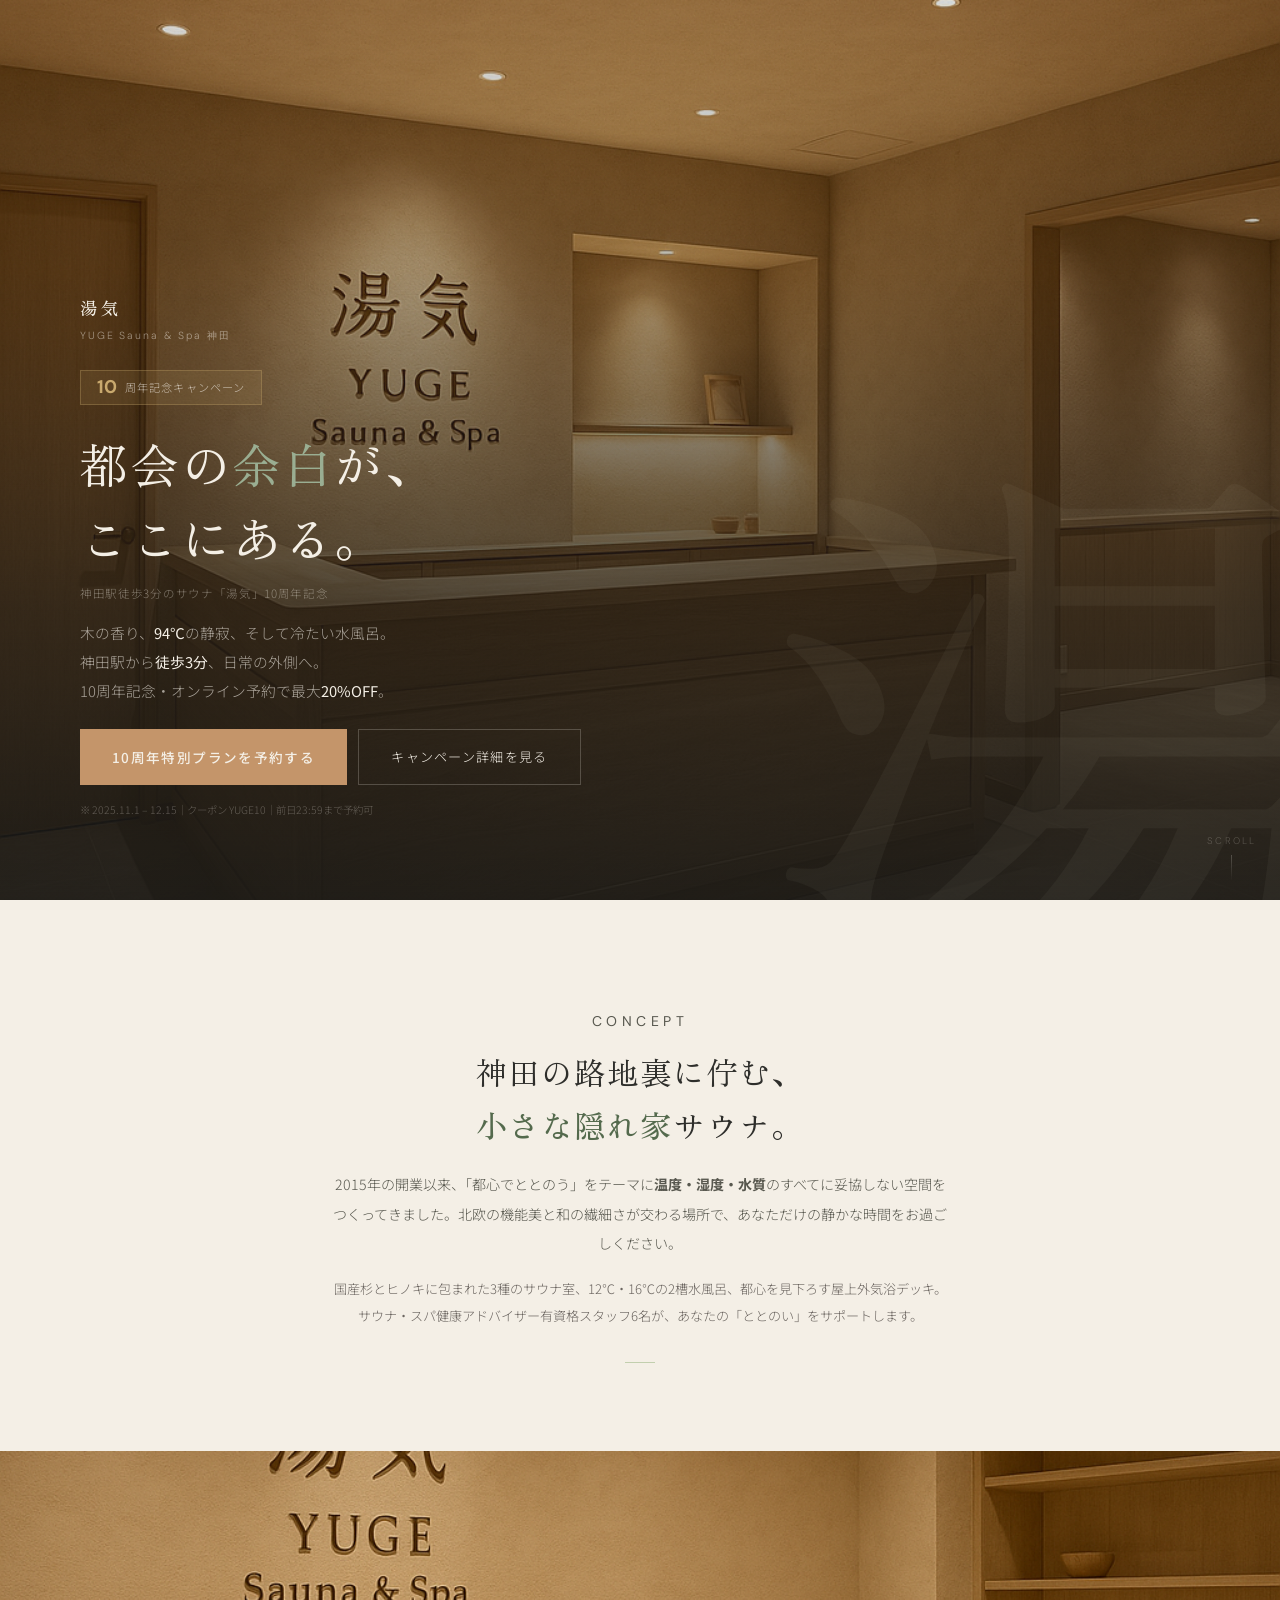
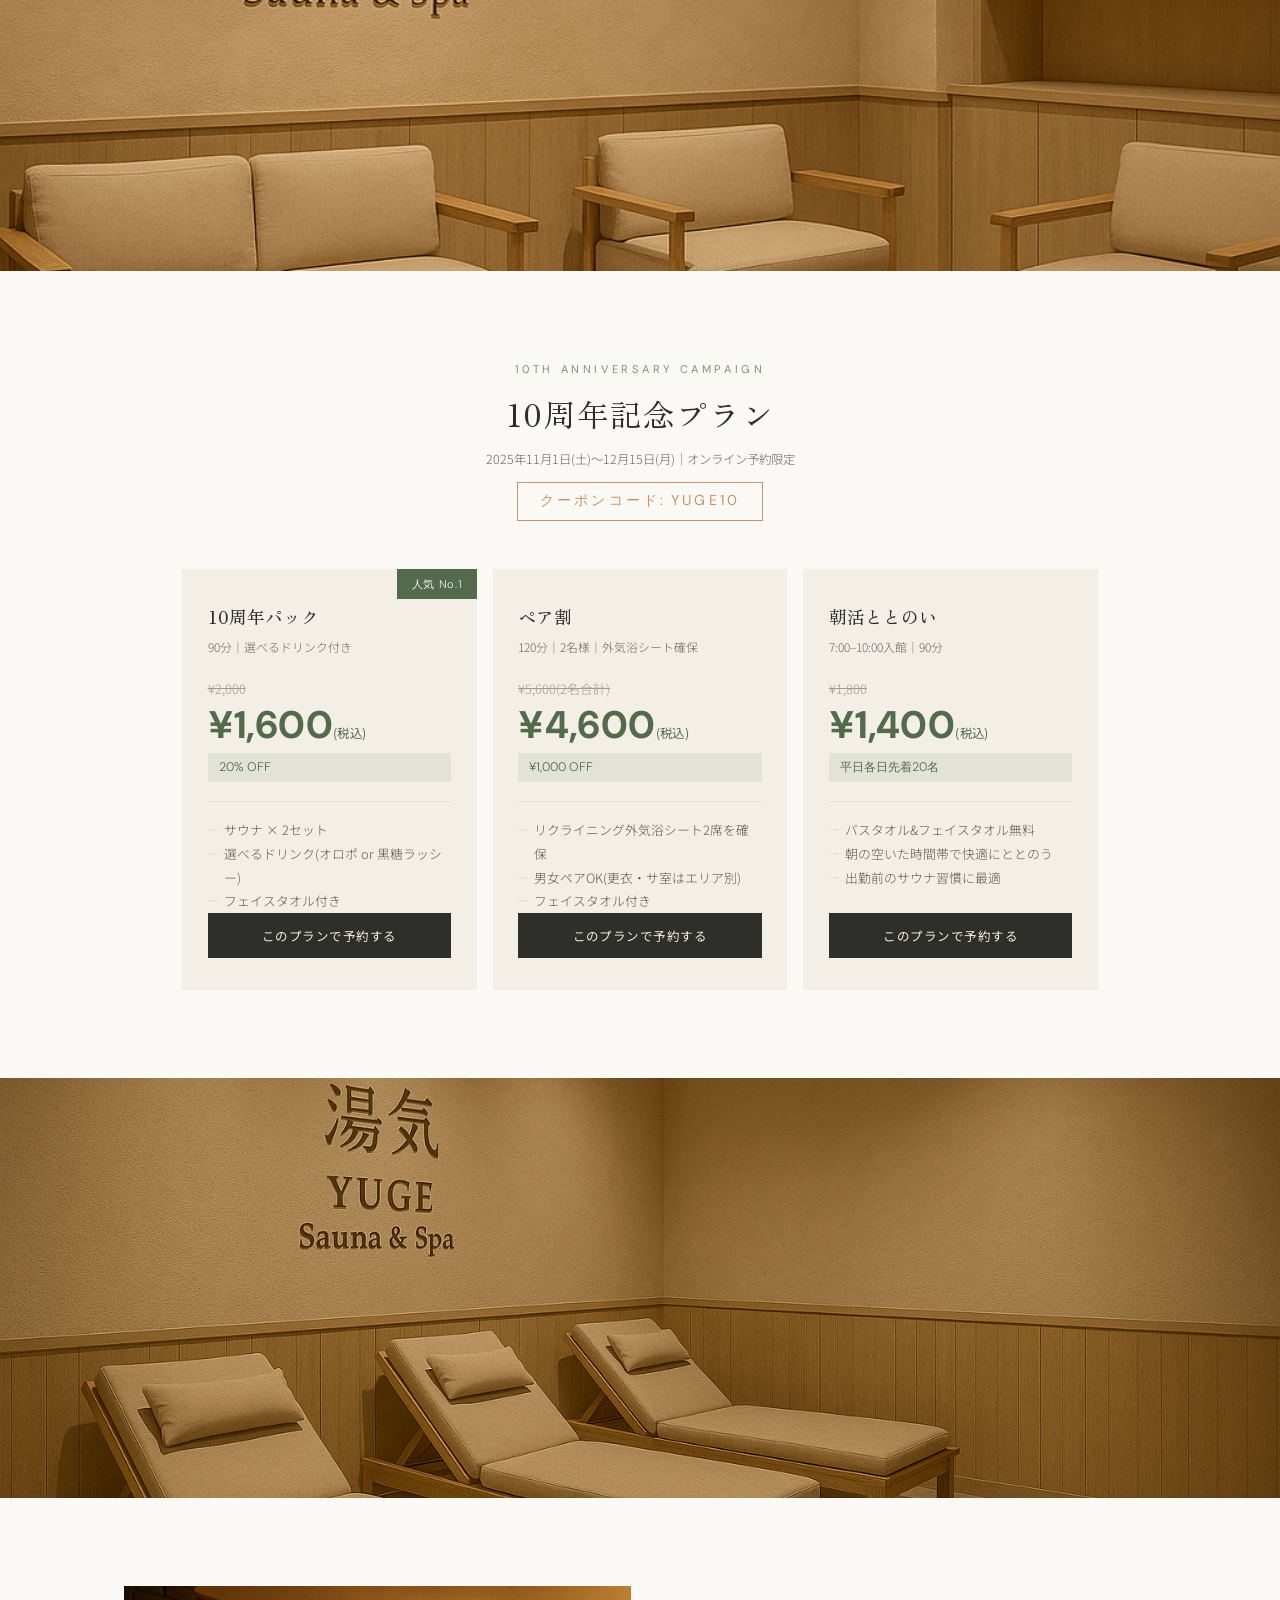
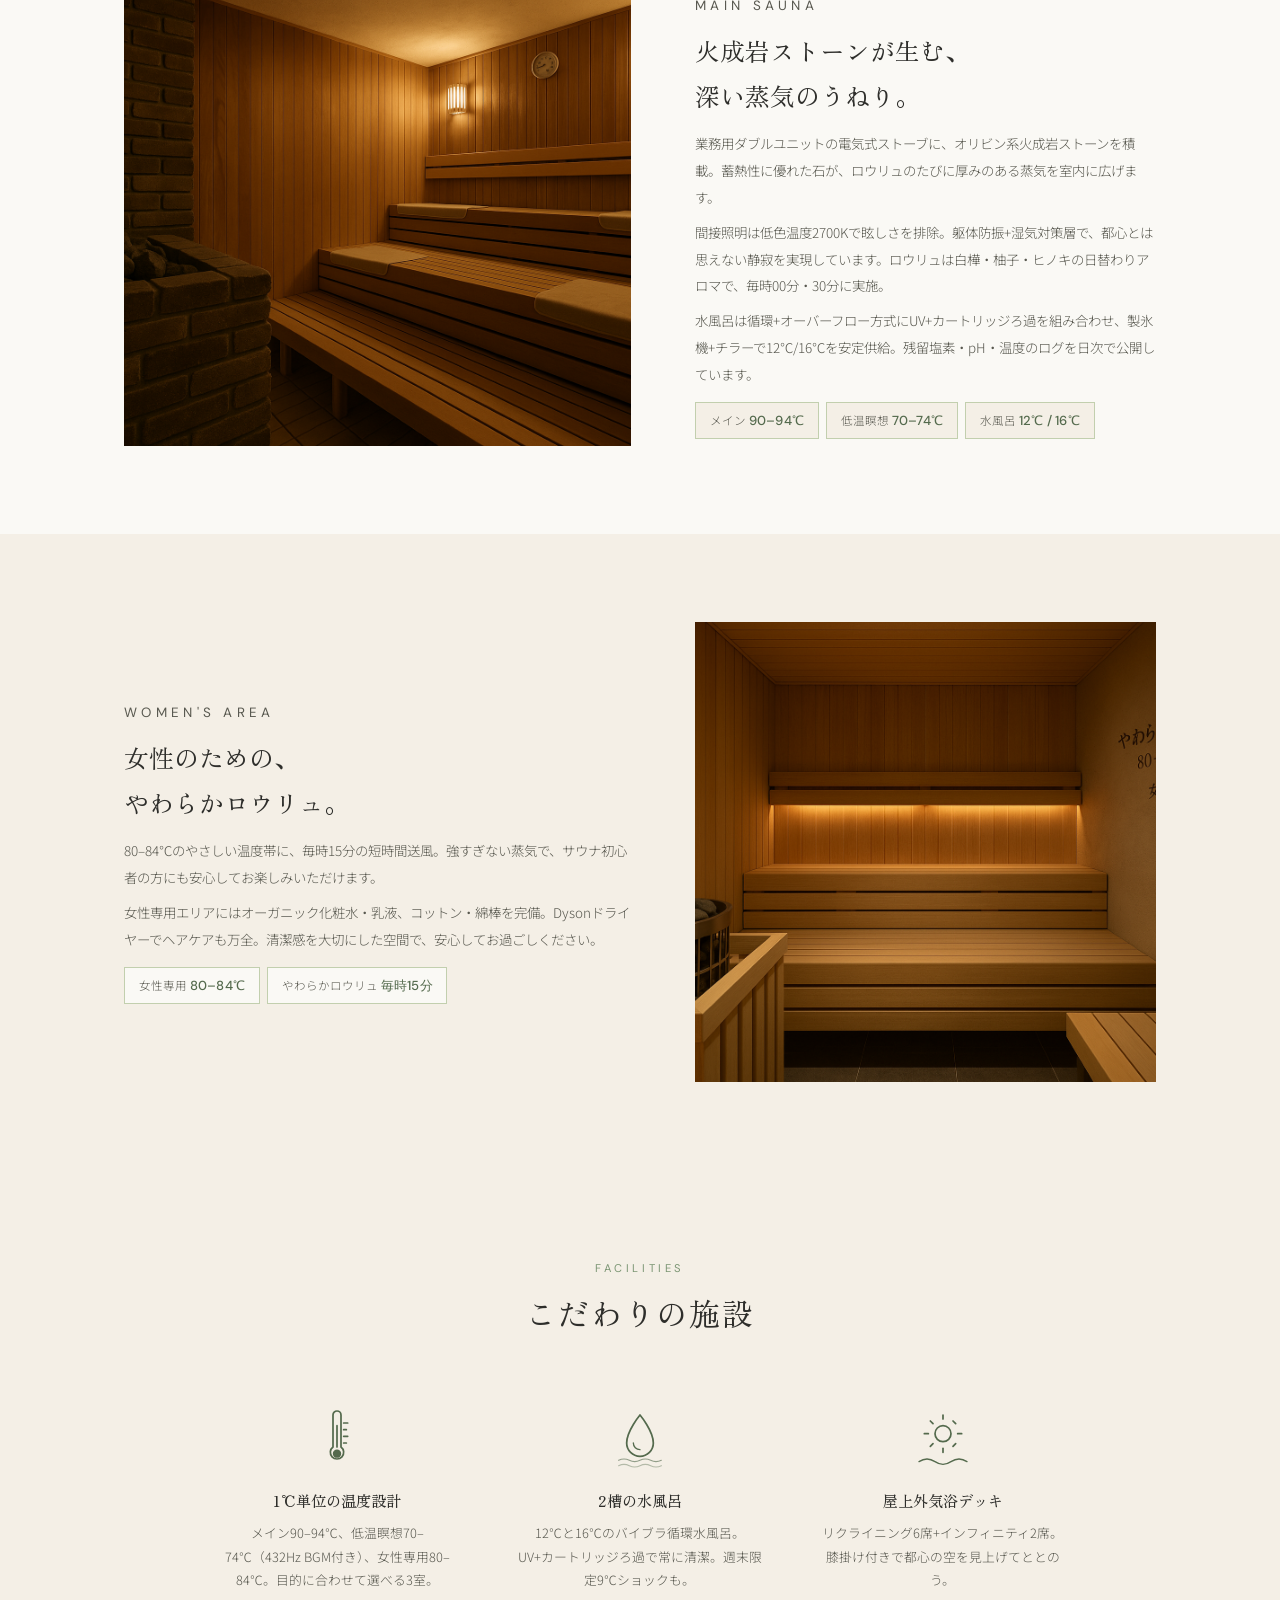
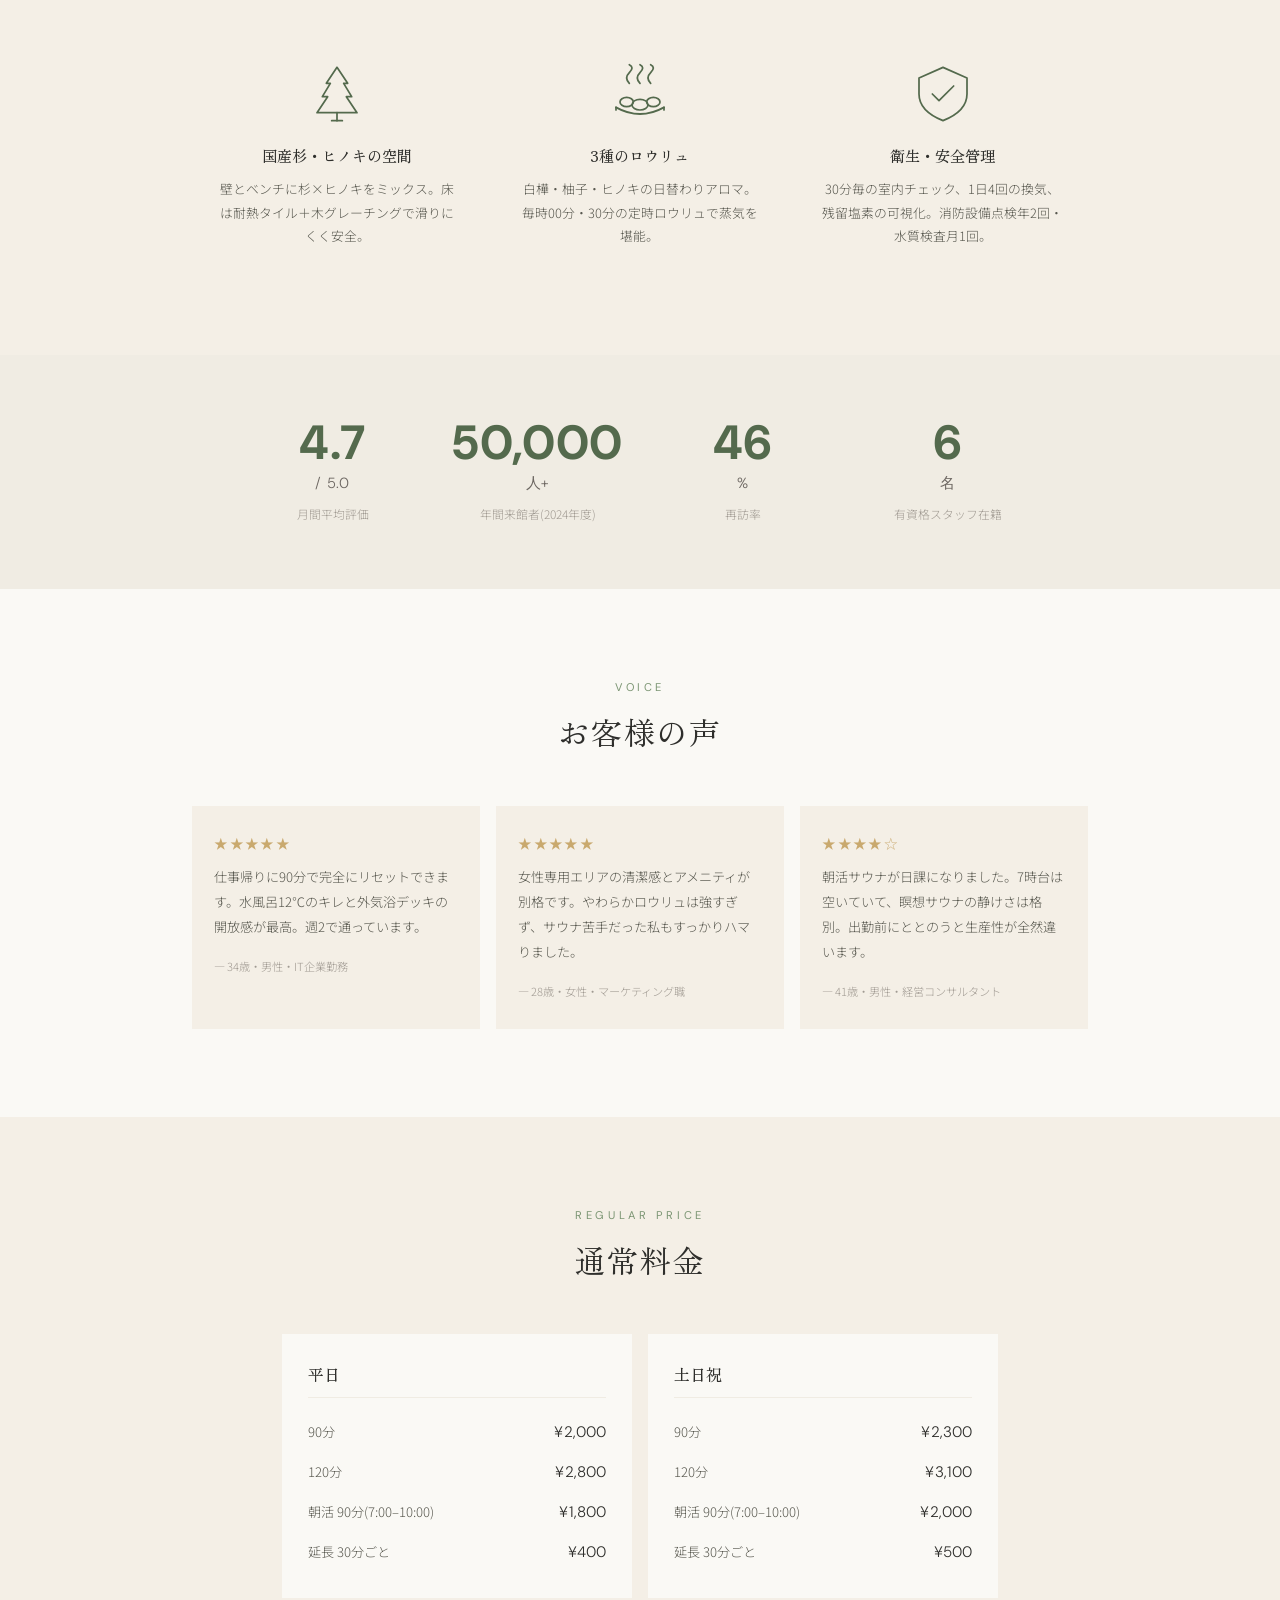
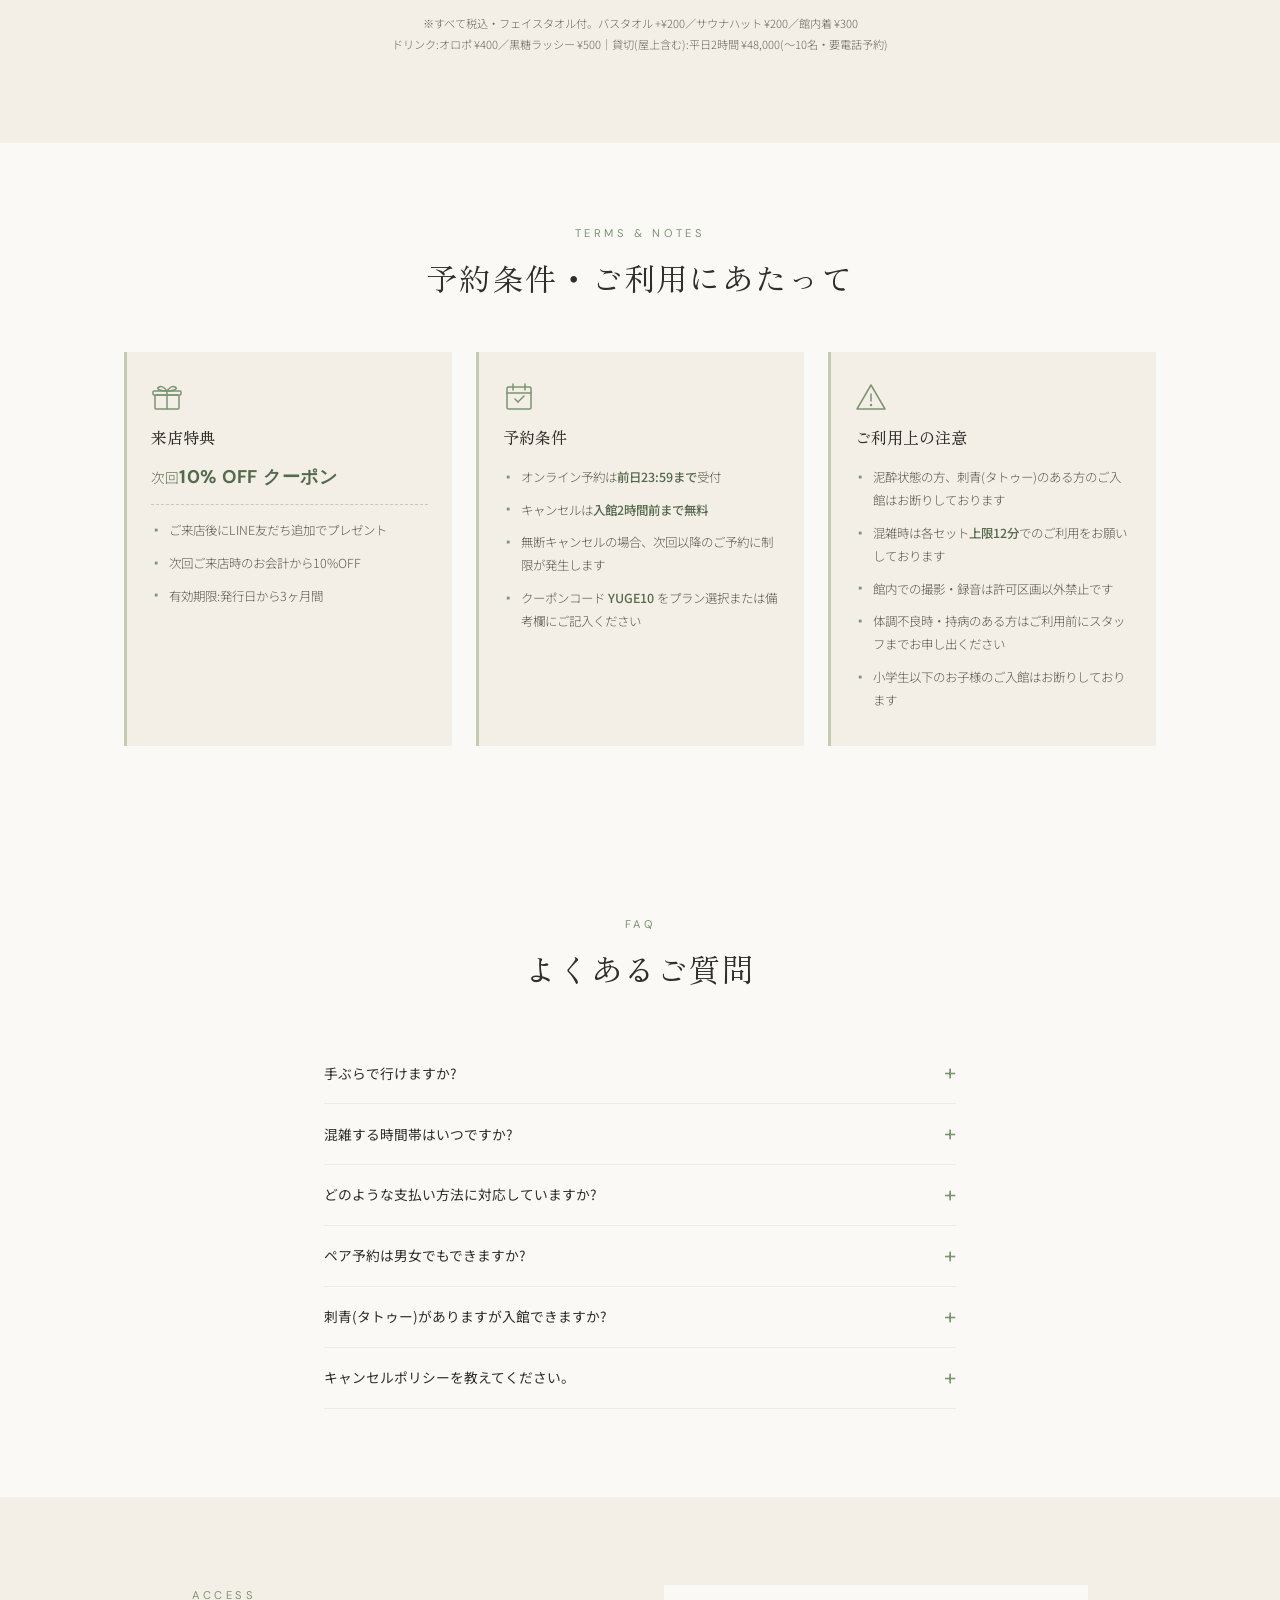
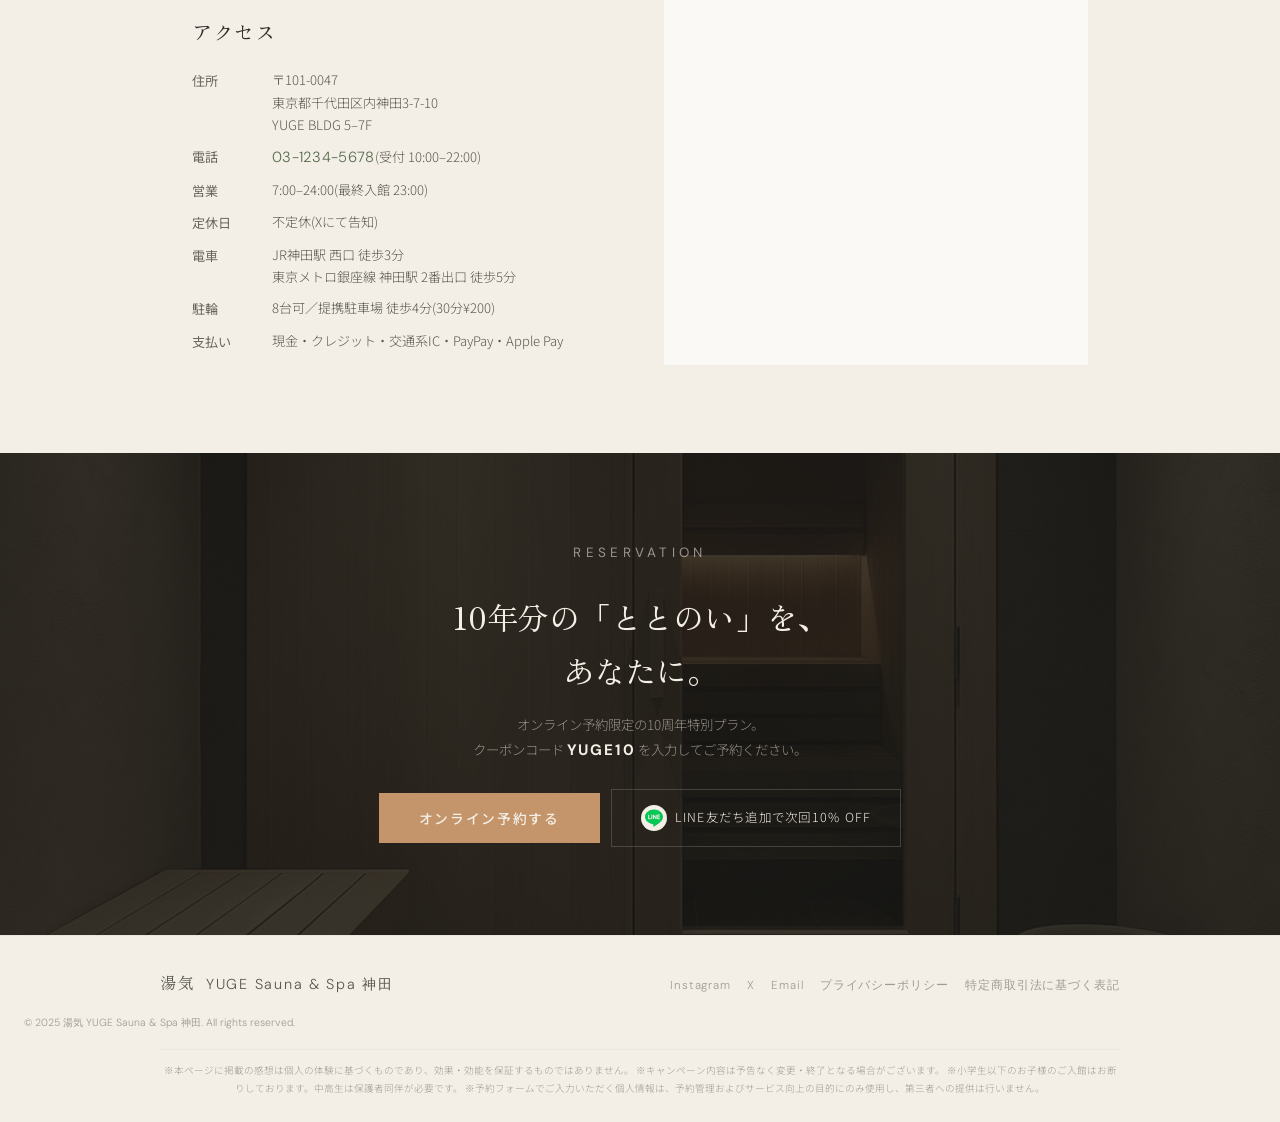
==== commit 4c1de4dc: "衛生管理・バイブラ・432Hz等の訴求ポイント追加" ====
--- a/index.html
+++ b/index.html
@@ -256,6 +256,7 @@
         <h2>火成岩ストーンが生む、<br>深い蒸気のうねり。</h2>
         <p>業務用ダブルユニットの電気式ストーブに、オリビン系火成岩ストーンを積載。蓄熱性に優れた石が、ロウリュのたびに厚みのある蒸気を室内に広げます。</p>
         <p>間接照明は低色温度2700Kで眩しさを排除。躯体防振+湿気対策層で、都心とは思えない静寂を実現しています。ロウリュは白樺・柚子・ヒノキの日替わりアロマで、毎時00分・30分に実施。</p>
+        <p>水風呂は循環+オーバーフロー方式にUV+カートリッジろ過を組み合わせ、製氷機+チラーで12℃/16℃を安定供給。残留塩素・pH・温度のログを日次で公開しています。</p>
         <div class="tags">
           <span class="tag">メイン <strong>90–94℃</strong></span>
           <span class="tag">低温瞑想 <strong>70–74℃</strong></span>
@@ -311,7 +312,7 @@
           </svg>
         </div>
         <h3>1℃単位の温度設計</h3>
-        <p>メイン90–94℃、低温瞑想70–74℃、女性専用80–84℃。目的に合わせて選べる3室のサウナ。</p>
+        <p>メイン90–94℃、低温瞑想70–74℃（432Hz BGM付き）、女性専用80–84℃。目的に合わせて選べる3室。</p>
       </div>
 
       <div class="feat rv rv-d1">
@@ -324,7 +325,7 @@
           </svg>
         </div>
         <h3>2槽の水風呂</h3>
-        <p>12℃と16℃の選べる水温。UV+カートリッジろ過で清潔管理。週末限定9℃ショックも。</p>
+        <p>12℃と16℃のバイブラ循環水風呂。UV+カートリッジろ過で常に清潔。週末限定9℃ショックも。</p>
       </div>
 
       <div class="feat rv rv-d2">
@@ -355,7 +356,7 @@
           </svg>
         </div>
         <h3>国産杉・ヒノキの空間</h3>
-        <p>壁とベンチに杉×ヒノキをミックス。肌あたりの柔らかさと自然の香りを両立。</p>
+        <p>壁とベンチに杉×ヒノキをミックス。床は耐熱タイル＋木グレーチングで滑りにくく安全。</p>
       </div>
 
       <div class="feat rv rv-d1">
@@ -379,17 +380,12 @@
       <div class="feat rv rv-d2">
         <div class="feat-icon">
           <svg viewBox="0 0 48 48" fill="none" stroke="currentColor" stroke-width="1.3" stroke-linecap="round" stroke-linejoin="round" aria-hidden="true">
-            <rect x="9" y="14" width="30" height="22" rx="1.5"/>
-            <line x1="9" y1="20" x2="39" y2="20"/>
-            <line x1="9" y1="30" x2="39" y2="30"/>
-            <line x1="14" y1="14" x2="14" y2="36" stroke-width="0.7" opacity="0.4"/>
-            <line x1="34" y1="14" x2="34" y2="36" stroke-width="0.7" opacity="0.4"/>
-            <line x1="20" y1="14" x2="20" y2="36" stroke-width="0.7" opacity="0.4"/>
-            <line x1="28" y1="14" x2="28" y2="36" stroke-width="0.7" opacity="0.4"/>
+            <path d="M24 4L6 12v12c0 10 8 16 18 20 10-4 18-10 18-20V12L24 4z"/>
+            <path d="M16 24l5 5 11-11"/>
           </svg>
         </div>
-        <h3>手ぶらでOK</h3>
-        <p>今治タオル、オーガニック化粧水、Dysonドライヤー完備。館内着レンタル¥300。</p>
+        <h3>衛生・安全管理</h3>
+        <p>30分毎の室内チェック、1日4回の換気、残留塩素の可視化。消防設備点検年2回・水質検査月1回。</p>
       </div>
 
     </div>
@@ -861,7 +857,7 @@
 
           <div class="form-check">
             <input type="checkbox" id="form-agree" name="agree" required>
-            <label for="form-agree"><a href="privacy.html" target="_blank" rel="noopener">プライバシーポリシー</a>および上記キャンセルポリシーに同意します <span class="req">*</span></label>
+            <label for="form-agree"><a href="privacy.html?from=form" target="_blank" rel="noopener">プライバシーポリシー</a>および上記キャンセルポリシーに同意します <span class="req">*</span></label>
           </div>
 
           <button type="submit" class="form-submit">仮予約を申し込む</button>
--- a/style.css
+++ b/style.css
@@ -1795,11 +1795,11 @@
 }
 
 .terms-card--bonus {
-  border-left-color: var(--sage);
+  border-left-color: var(--sage-pale);
 }
 
 .terms-card--caution {
-  border-left-color: var(--stone);
+  border-left-color: var(--sage-pale);
 }
 
 .terms-icon {
@@ -1815,11 +1815,11 @@
 }
 
 .terms-card--bonus .terms-icon {
-  color: var(--moss);
+  color: var(--sage);
 }
 
 .terms-card--caution .terms-icon {
-  color: var(--stone-dark);
+  color: var(--sage);
 }
 
 .terms-card h3 {
@@ -1873,7 +1873,7 @@
 }
 
 .terms-card--caution .terms-list li::before {
-  color: var(--stone-dark);
+  color: var(--sage);
 }
 
 
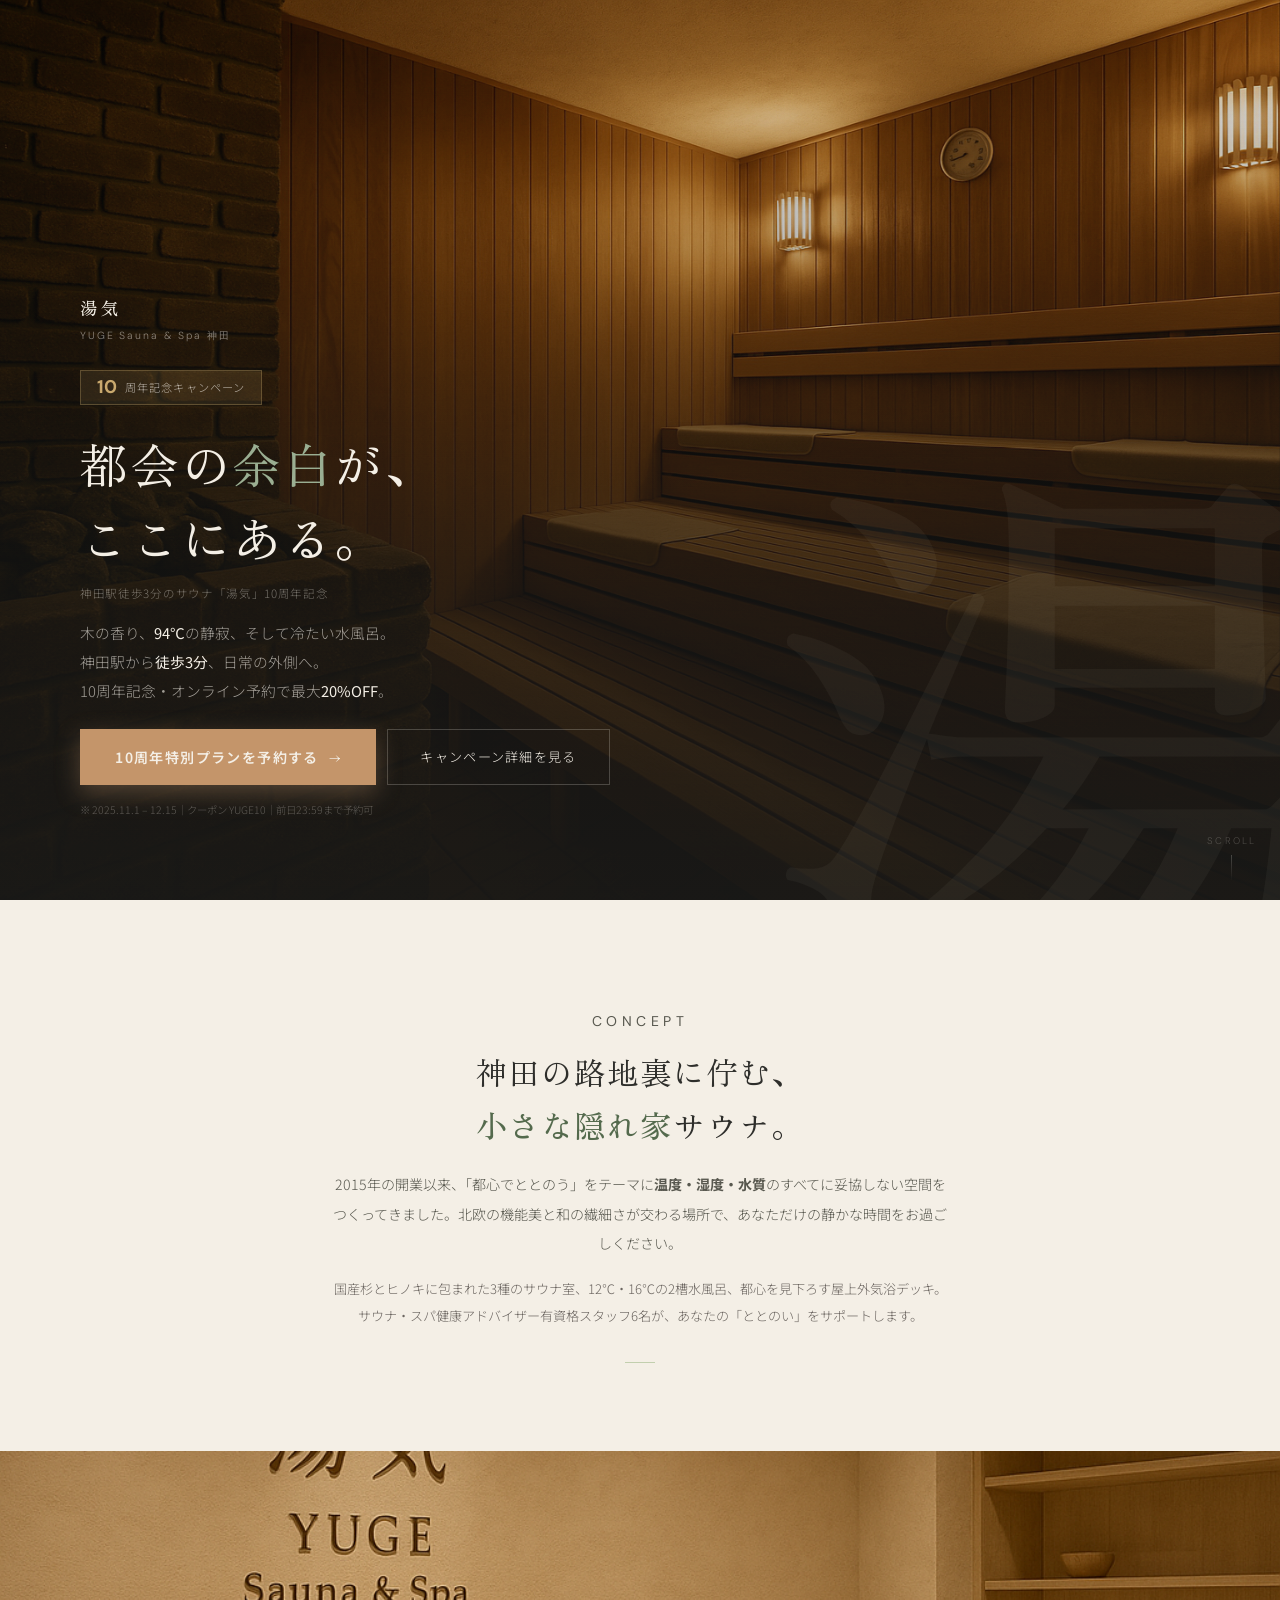
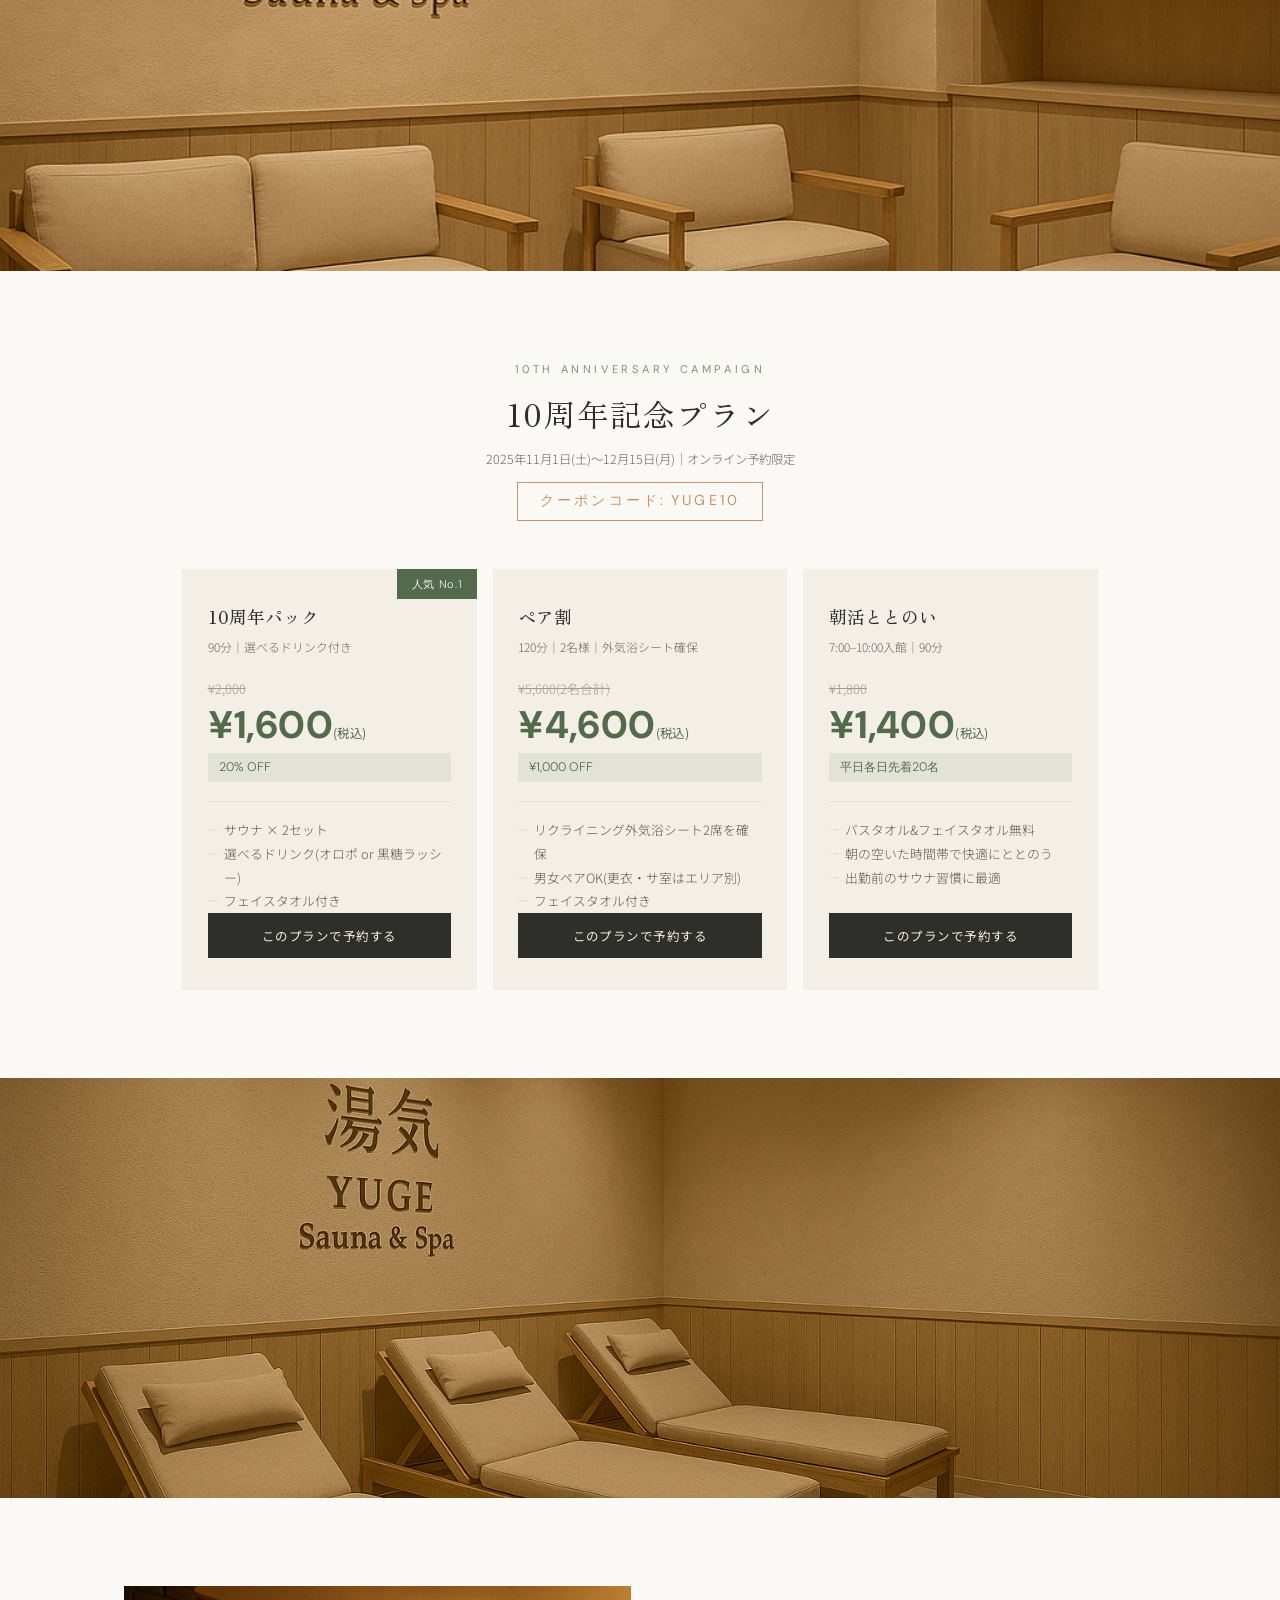
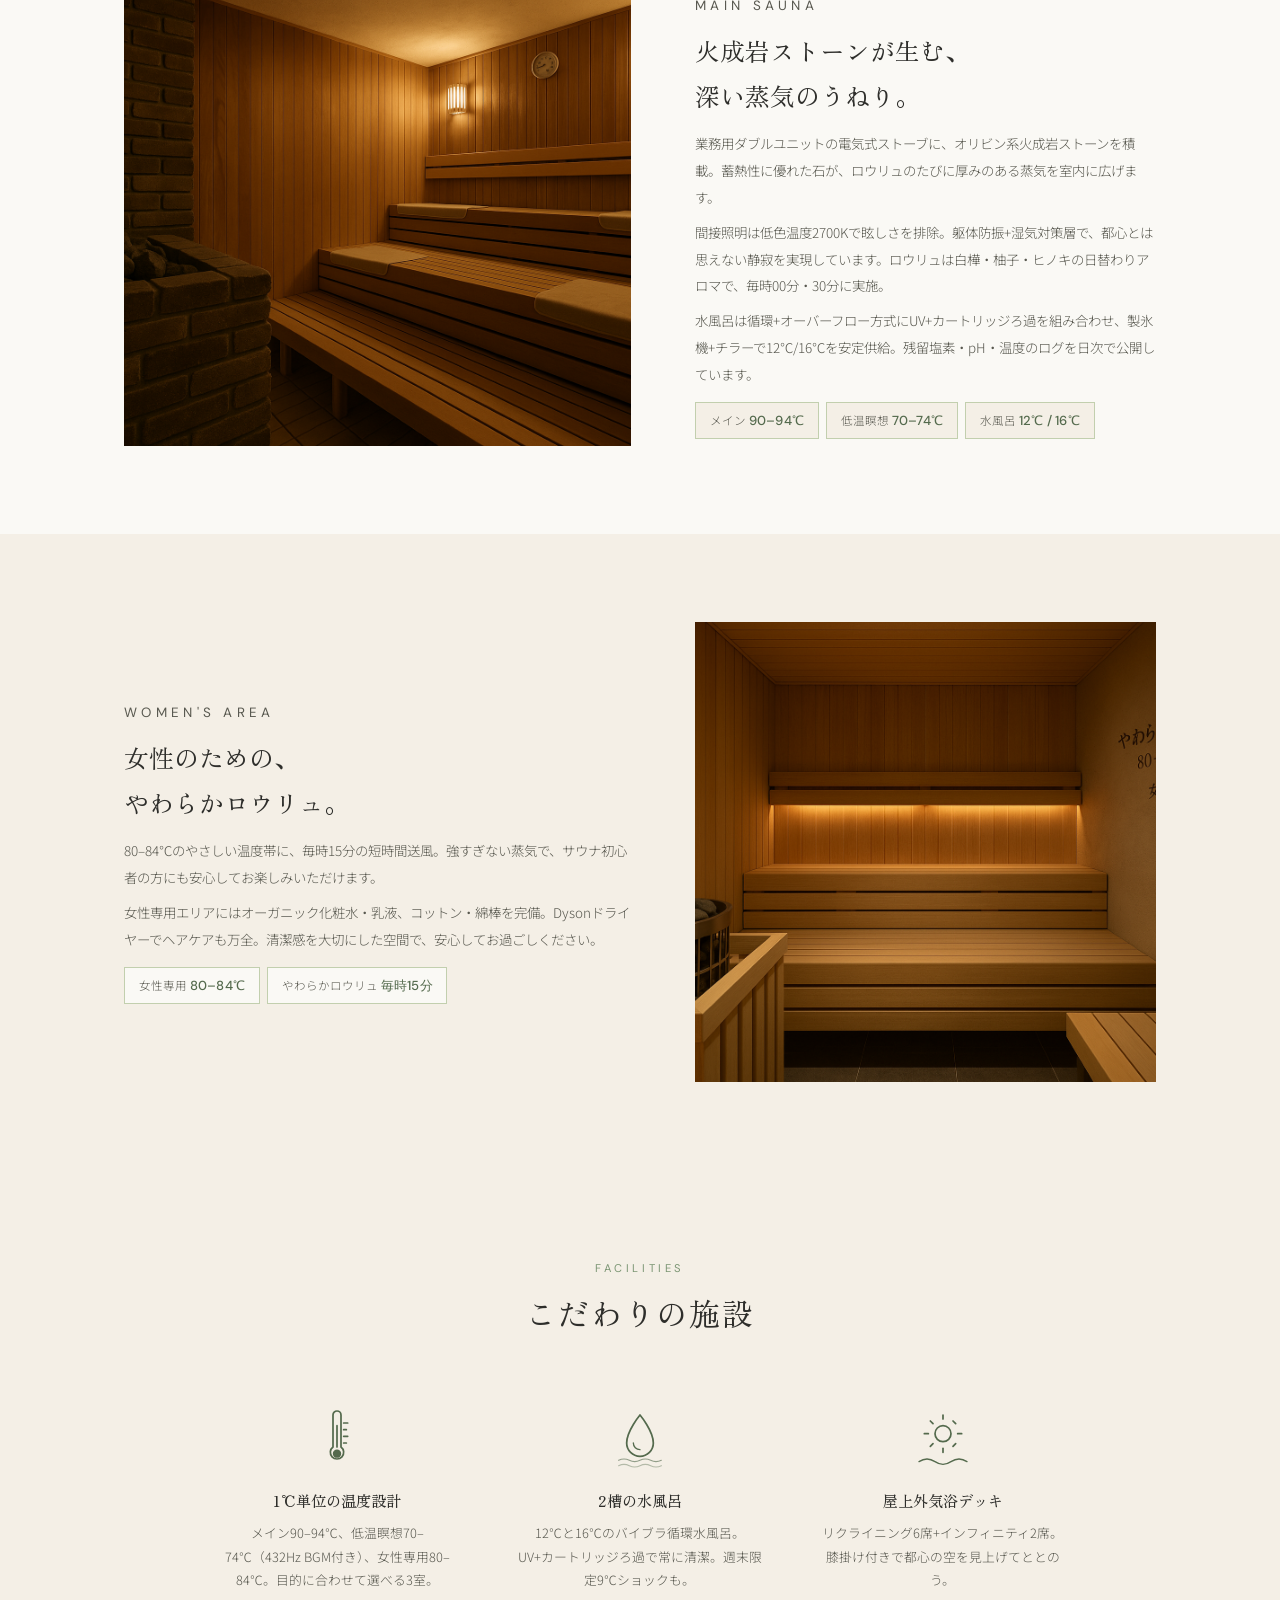
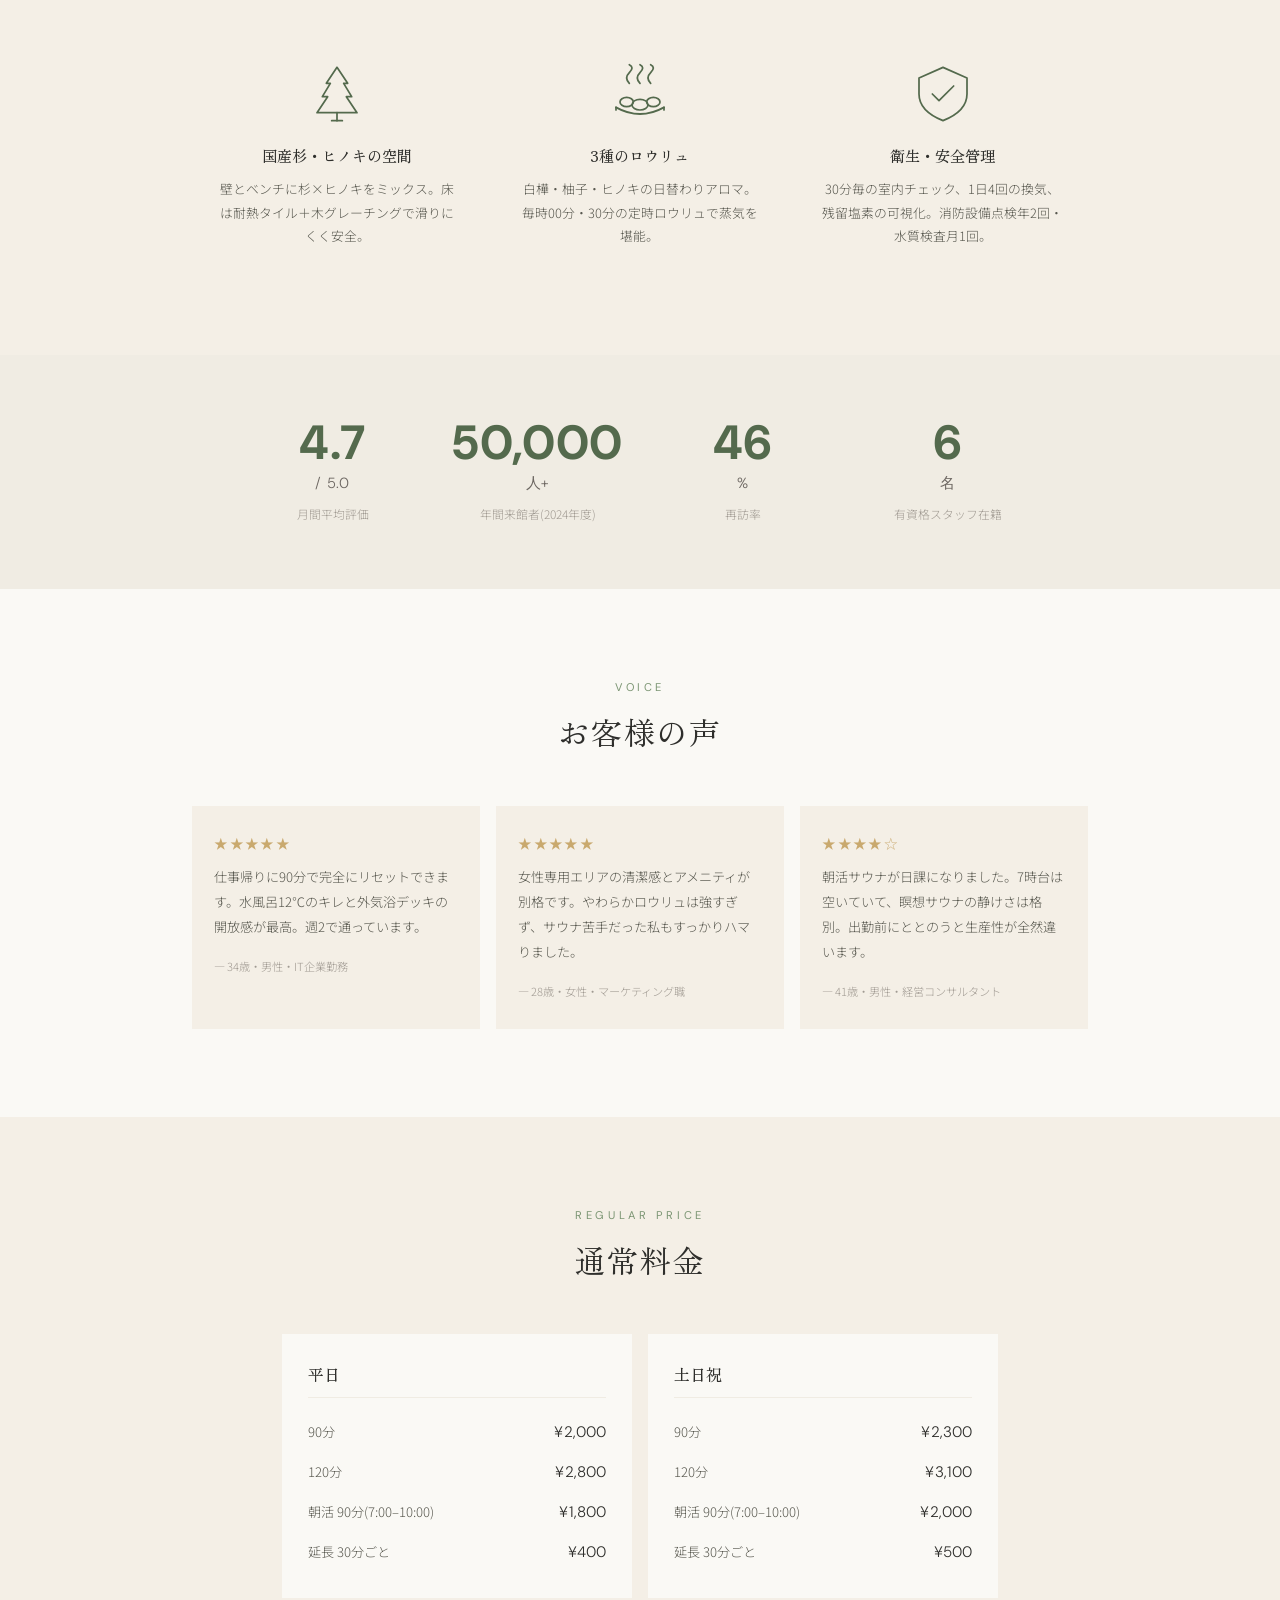
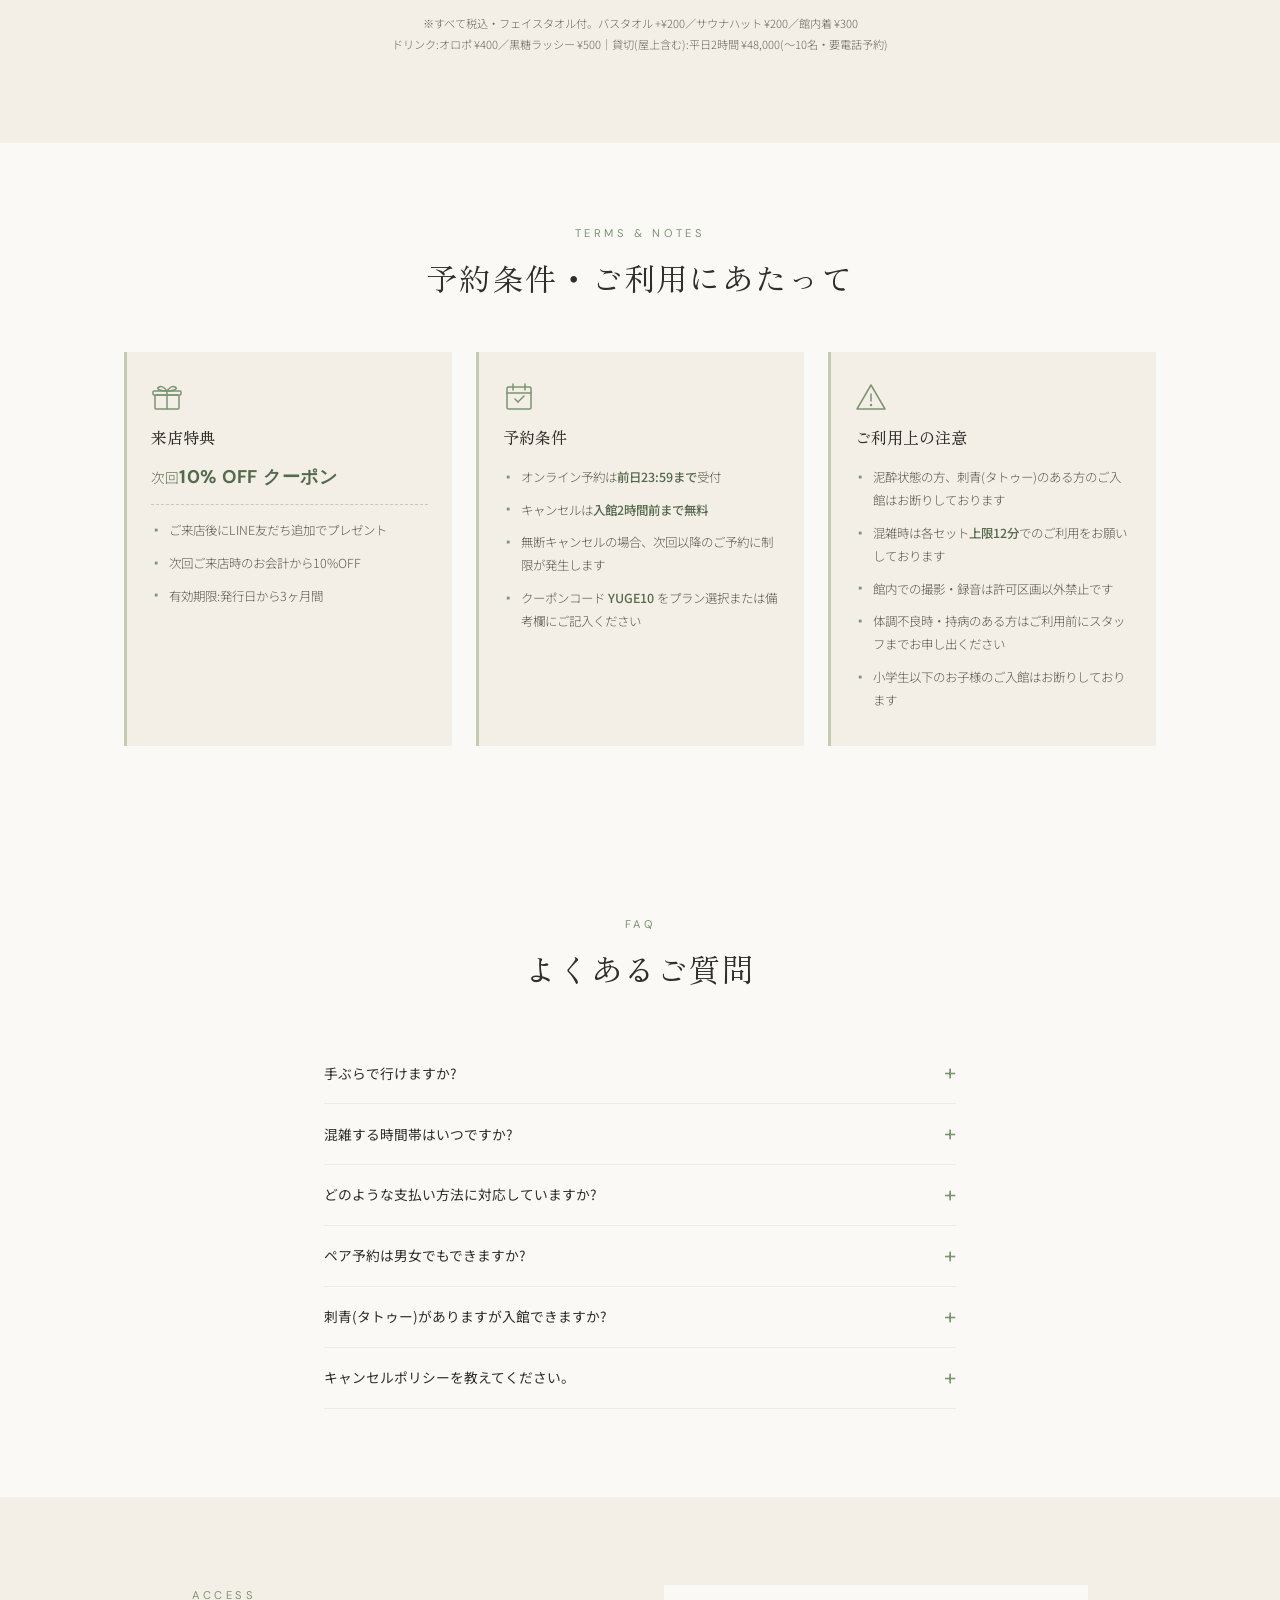
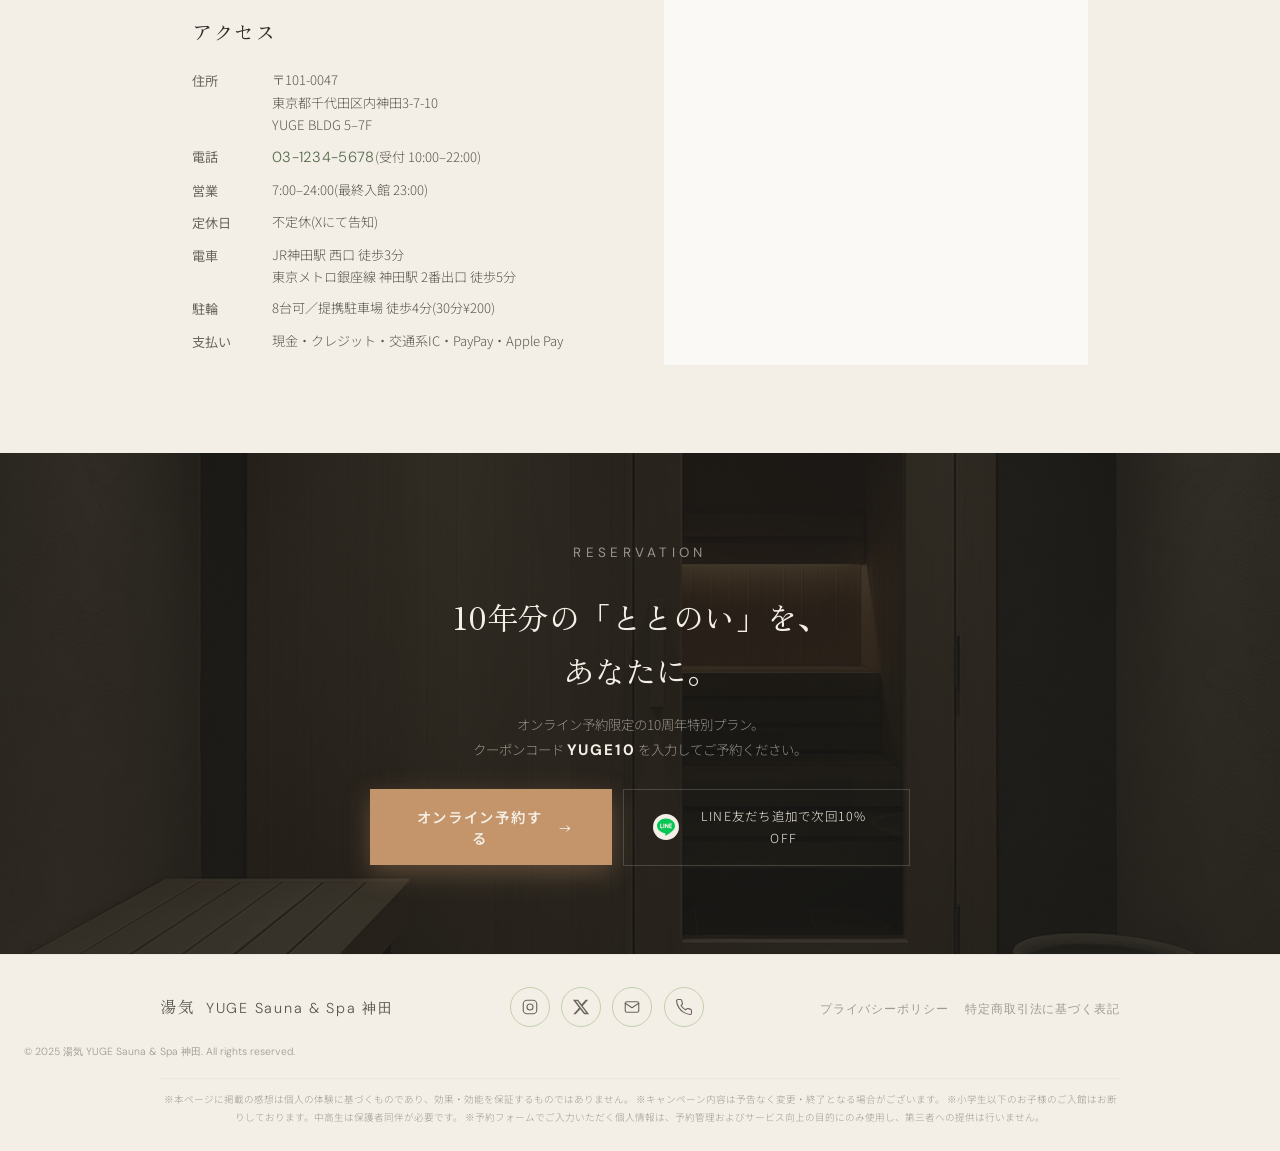
==== commit e2d5e48f: "CTA強化・フッターアイコン化・SPスクロール修正・ヒーロースライドショー追加・フローティングCTAを予約＋LINEの2ボタン構成に強化・" ====
--- a/index.html
+++ b/index.html
@@ -94,9 +94,22 @@
        ============================================================ -->
   <section class="hero" id="top">
     <div class="hero-media">
-      <img src="Images/ChatGPT%20Image%20Nov%2018%2C%202025%2C%2008_47_24%20AM.png"
+      <img class="hero-slide is-active"
+           src="Images/ChatGPT%20Image%20Nov%2018%2C%202025%2C%2008_47_24%20AM.png"
            alt="湯気 YUGE Sauna & Spa 神田 — 木の温もりを感じる受付カウンター"
            width="1200" height="1200">
+      <img class="hero-slide"
+           src="Images/ChatGPT%20Image%20Nov%2018%2C%202025%2C%2008_47_46%20AM.png"
+           alt="メインサウナ室 — 火成岩ストーンの本格フィンランド式サウナ"
+           width="1200" height="800" loading="lazy">
+      <img class="hero-slide"
+           src="Images/ChatGPT%20Image%20Nov%2018%2C%202025%2C%2008_47_53%20AM.png"
+           alt="屋上外気浴デッキ — リクライニングシートで都心の空を見上げる"
+           width="1200" height="800" loading="lazy">
+      <img class="hero-slide"
+           src="Images/ChatGPT%20Image%20Nov%2018%2C%202025%2C%2008_47_41%20AM.png"
+           alt="休憩ラウンジ — 静かでリラックスできる空間"
+           width="1200" height="800" loading="lazy">
     </div>
     <div class="hero-gradient"></div>
 
@@ -169,7 +182,7 @@
   </section>
 
   <!-- IMAGE BREAK -->
-  <figure class="img-break" aria-hidden="true">
+  <figure class="img-break rv" aria-hidden="true">
     <img src="Images/ChatGPT%20Image%20Nov%2018%2C%202025%2C%2008_47_35%20AM.png"
          alt="湯気のラウンジスペース"
          width="1200" height="800" loading="lazy">
@@ -235,7 +248,7 @@
   </section>
 
   <!-- IMAGE BREAK -->
-  <figure class="img-break" aria-hidden="true">
+  <figure class="img-break rv" aria-hidden="true">
     <img src="Images/ChatGPT%20Image%20Nov%2018%2C%202025%2C%2008_47_41%20AM.png"
          alt="湯気の休憩エリア"
          width="1200" height="800" loading="lazy">
@@ -655,10 +668,44 @@
   <footer role="contentinfo">
     <div class="footer-inner">
       <div class="footer-brand"><span class="k">湯気</span> YUGE Sauna &amp; Spa 神田</div>
-      <ul class="footer-nav">
-        <li><a href="https://instagram.com/" target="_blank" rel="noopener noreferrer">Instagram</a></li>
-        <li><a href="https://x.com/" target="_blank" rel="noopener noreferrer">X</a></li>
-        <li><a href="/cdn-cgi/l/email-protection#82f0e7f1e7f0f4e3f6ebedecc2fbf7e5e7aff1e3f7ece3ace8f2">Email</a></li>
+
+      <!-- SNS/メールアイコン -->
+      <ul class="footer-social" aria-label="SNS・お問い合わせ">
+        <li>
+          <a href="https://instagram.com/" target="_blank" rel="noopener noreferrer" aria-label="Instagram">
+            <svg viewBox="0 0 24 24" fill="none" stroke="currentColor" stroke-width="1.5" stroke-linecap="round" stroke-linejoin="round" aria-hidden="true">
+              <rect x="3" y="3" width="18" height="18" rx="5"/>
+              <circle cx="12" cy="12" r="4"/>
+              <circle cx="17.5" cy="6.5" r="0.6" fill="currentColor" stroke="none"/>
+            </svg>
+          </a>
+        </li>
+        <li>
+          <a href="https://x.com/" target="_blank" rel="noopener noreferrer" aria-label="X (Twitter)">
+            <svg viewBox="0 0 24 24" fill="currentColor" aria-hidden="true">
+              <path d="M18.244 2.25h3.308l-7.227 8.26 8.502 11.24H16.17l-5.214-6.817L4.99 21.75H1.68l7.73-8.835L1.254 2.25H8.08l4.713 6.231zm-1.161 17.52h1.833L7.084 4.126H5.117z"/>
+            </svg>
+          </a>
+        </li>
+        <li>
+          <a href="/cdn-cgi/l/email-protection#f98b9c8a9c8b8f988d909697b9808c9e9cd48a988c9798d79389" aria-label="メール">
+            <svg viewBox="0 0 24 24" fill="none" stroke="currentColor" stroke-width="1.5" stroke-linecap="round" stroke-linejoin="round" aria-hidden="true">
+              <rect x="3" y="5" width="18" height="14" rx="2"/>
+              <path d="M3 7l9 6 9-6"/>
+            </svg>
+          </a>
+        </li>
+        <li>
+          <a href="tel:0312345678" aria-label="電話">
+            <svg viewBox="0 0 24 24" fill="none" stroke="currentColor" stroke-width="1.5" stroke-linecap="round" stroke-linejoin="round" aria-hidden="true">
+              <path d="M22 16.92v3a2 2 0 0 1-2.18 2 19.8 19.8 0 0 1-8.63-3.07 19.5 19.5 0 0 1-6-6 19.8 19.8 0 0 1-3.07-8.67A2 2 0 0 1 4.11 2h3a2 2 0 0 1 2 1.72 12.84 12.84 0 0 0 .7 2.81 2 2 0 0 1-.45 2.11L8.09 9.91a16 16 0 0 0 6 6l1.27-1.27a2 2 0 0 1 2.11-.45 12.84 12.84 0 0 0 2.81.7A2 2 0 0 1 22 16.92z"/>
+            </svg>
+          </a>
+        </li>
+      </ul>
+
+      <!-- 法的リンク -->
+      <ul class="footer-legal-nav">
         <li><a href="privacy.html">プライバシーポリシー</a></li>
         <li><a href="#" class="js-open-tokutei">特定商取引法に基づく表記</a></li>
       </ul>
@@ -673,19 +720,40 @@
   </footer>
 
   <!-- ============================================================
-       FLOATING RESERVE BUTTON
-       ============================================================ -->
-  <button type="button" class="floating-reserve js-open-modal" aria-label="予約フォームを開く">
-    <span class="fr-icon" aria-hidden="true">
-      <svg viewBox="0 0 24 24" fill="none" stroke="currentColor" stroke-width="1.5" stroke-linecap="round">
-        <rect x="3" y="5" width="18" height="16" rx="1"/>
-        <line x1="3" y1="10" x2="21" y2="10"/>
-        <line x1="8" y1="3" x2="8" y2="7"/>
-        <line x1="16" y1="3" x2="16" y2="7"/>
-      </svg>
-    </span>
-    <span class="fr-text">予約する</span>
-  </button>
+       FLOATING CTAs (予約 + LINE)
+       ============================================================ -->
+  <div class="floating-ctas">
+    <a href="https://line.me/R/ti/p/@yuge-sauna"
+       target="_blank"
+       rel="noopener noreferrer"
+       class="floating-line"
+       aria-label="LINEで友だち追加">
+      <span class="fl-icon" aria-hidden="true">
+        <svg viewBox="0 0 24 24" fill="currentColor">
+          <path d="M19.365 9.863c.349 0 .63.285.63.631 0 .345-.281.63-.63.63H17.61v1.125h1.755c.349 0 .63.283.63.63 0 .344-.281.629-.63.629h-2.386c-.345 0-.627-.285-.627-.629V8.108c0-.345.282-.63.63-.63h2.386c.346 0 .627.285.627.63 0 .349-.281.63-.63.63H17.61v1.125h1.755zm-3.855 3.016c0 .27-.174.51-.432.596-.064.021-.133.031-.199.031-.211 0-.391-.09-.51-.25l-2.443-3.317v2.94c0 .344-.279.629-.631.629-.346 0-.626-.285-.626-.629V8.108c0-.27.173-.51.43-.595.06-.023.136-.033.194-.033.195 0 .375.104.495.254l2.462 3.33V8.108c0-.345.282-.63.63-.63.345 0 .63.285.63.63v4.771zm-5.741 0c0 .344-.282.629-.631.629-.345 0-.627-.285-.627-.629V8.108c0-.345.282-.63.63-.63.346 0 .628.285.628.63v4.771zm-2.466.629H4.917c-.345 0-.63-.285-.63-.629V8.108c0-.345.285-.63.63-.63.348 0 .63.285.63.63v4.141h1.756c.348 0 .629.283.629.63 0 .344-.282.629-.629.629M24 10.314C24 4.943 18.615.572 12 .572S0 4.943 0 10.314c0 4.811 4.27 8.842 10.035 9.608.391.082.923.258 1.058.59.12.301.079.766.038 1.08l-.164 1.02c-.045.301-.24 1.186 1.049.645 1.291-.539 6.916-4.078 9.436-6.975C23.176 14.393 24 12.458 24 10.314"/>
+        </svg>
+      </span>
+      <span class="fl-text">
+        <span class="fl-label">LINE友だち追加</span>
+        <span class="fl-sub">次回10% OFF</span>
+      </span>
+    </a>
+
+    <button type="button" class="floating-reserve js-open-modal" aria-label="予約フォームを開く">
+      <span class="fr-icon" aria-hidden="true">
+        <svg viewBox="0 0 24 24" fill="none" stroke="currentColor" stroke-width="1.5" stroke-linecap="round">
+          <rect x="3" y="5" width="18" height="16" rx="1"/>
+          <line x1="3" y1="10" x2="21" y2="10"/>
+          <line x1="8" y1="3" x2="8" y2="7"/>
+          <line x1="16" y1="3" x2="16" y2="7"/>
+        </svg>
+      </span>
+      <span class="fr-text">
+        <span class="fr-label">予約する</span>
+        <span class="fr-sub">最大20% OFF</span>
+      </span>
+    </button>
+  </div>
 
   <!-- ============================================================
        RESERVATION MODAL
--- a/style.css
+++ b/style.css
@@ -56,6 +56,7 @@
 html {
   scroll-behavior: smooth;
   font-size: 16px;
+  overscroll-behavior-y: none;
 }
 
 body {
@@ -64,6 +65,7 @@
   color: var(--ink);
   background: var(--white);
   overflow-x: hidden;
+  overscroll-behavior-y: none;
   -webkit-font-smoothing: antialiased;
   line-height: 1.8;
 }
@@ -172,13 +174,42 @@
   inset: 0;
 }
 
-.hero-media img {
+.hero-media {
+  position: absolute;
+  inset: 0;
+  overflow: hidden;
+}
+
+.hero-media img,
+.hero-slide {
+  position: absolute;
+  inset: 0;
   width: 100%;
   height: 100%;
   object-fit: cover;
   opacity: 0;
   transform: scale(1.06);
-  animation: heroIn 2.4s 0.2s forwards;
+  transition: opacity 1.8s cubic-bezier(0.4, 0, 0.2, 1);
+}
+
+/* 最初のスライドの初期アニメーション */
+.hero-slide.is-active {
+  opacity: 1;
+  animation: heroSlowZoom 8s ease-out forwards;
+}
+
+@keyframes heroSlowZoom {
+  0% {
+    opacity: 0;
+    transform: scale(1.08);
+  }
+  15% {
+    opacity: 1;
+  }
+  100% {
+    opacity: 1;
+    transform: scale(1);
+  }
 }
 
 .hero-gradient {
@@ -369,7 +400,8 @@
 .scroll-cue {
   position: absolute;
   bottom: 1.2rem;
-  right: 1.5rem;
+  left: 50%;
+  transform: translateX(-50%);
   z-index: 2;
   display: flex;
   flex-direction: column;
@@ -382,6 +414,31 @@
   animation: bob 2.5s ease-in-out infinite;
 }
 
+@media (min-width: 960px) {
+  .scroll-cue {
+    left: auto;
+    right: 1.5rem;
+    transform: none;
+  }
+}
+
+/* bobアニメーションの translate を保持 */
+@keyframes bob {
+  0%, 100% {
+    transform: translateX(-50%) translateY(0);
+  }
+  50% {
+    transform: translateX(-50%) translateY(4px);
+  }
+}
+
+@media (min-width: 960px) {
+  @keyframes bob {
+    0%, 100% { transform: translateY(0); }
+    50% { transform: translateY(4px); }
+  }
+}
+
 .scroll-line {
   width: 1px;
   height: 26px;
@@ -393,23 +450,55 @@
    6. BUTTONS
    ========================================================== */
 .btn-primary {
+  position: relative;
   display: inline-flex;
   align-items: center;
   justify-content: center;
-  padding: 0.95rem 2rem;
+  gap: 0.6rem;
+  padding: 1.05rem 2.2rem;
   background: var(--copper);
   color: var(--cream);
-  font-size: 0.85rem;
-  font-weight: 500;
+  font-size: 0.88rem;
+  font-weight: 600;
   letter-spacing: 0.1em;
-  transition: background 0.35s, transform 0.2s;
+  transition: background 0.35s, transform 0.25s, box-shadow 0.35s;
   text-align: center;
   font-family: inherit;
+  box-shadow: 0 8px 24px rgba(196, 149, 106, 0.35);
+  overflow: hidden;
+}
+
+/* パルスグロー効果 */
+.btn-primary::before {
+  content: '';
+  position: absolute;
+  inset: 0;
+  background: radial-gradient(circle, rgba(255, 255, 255, 0.3) 0%, transparent 70%);
+  opacity: 0;
+  animation: ctaPulse 2.4s ease-in-out infinite;
+}
+
+.btn-primary::after {
+  content: '→';
+  font-family: var(--ff-serif);
+  font-size: 1.1rem;
+  font-weight: 400;
+  transition: transform 0.3s;
 }
 
 .btn-primary:hover {
   background: var(--copper-dark);
-  transform: translateY(-1px);
+  transform: translateY(-2px);
+  box-shadow: 0 12px 32px rgba(196, 149, 106, 0.5);
+}
+
+.btn-primary:hover::after {
+  transform: translateX(4px);
+}
+
+@keyframes ctaPulse {
+  0%, 100% { opacity: 0; }
+  50% { opacity: 1; }
 }
 
 .btn-ghost {
@@ -1118,24 +1207,49 @@
 }
 
 .btn-reserve {
+  position: relative;
   display: inline-flex;
   align-items: center;
   justify-content: center;
-  padding: 0.95rem 2.5rem;
+  gap: 0.6rem;
+  padding: 1.05rem 2.5rem;
   background: var(--copper);
   color: var(--cream);
-  font-size: 0.86rem;
-  font-weight: 500;
+  font-size: 0.9rem;
+  font-weight: 600;
   letter-spacing: 0.12em;
-  transition: background 0.35s, transform 0.2s;
+  transition: background 0.35s, transform 0.25s, box-shadow 0.35s;
   width: 100%;
-  max-width: 320px;
+  max-width: 340px;
   font-family: inherit;
+  box-shadow: 0 8px 24px rgba(196, 149, 106, 0.35);
+  overflow: hidden;
+}
+
+.btn-reserve::before {
+  content: '';
+  position: absolute;
+  inset: 0;
+  background: radial-gradient(circle, rgba(255, 255, 255, 0.3) 0%, transparent 70%);
+  opacity: 0;
+  animation: ctaPulse 2.4s ease-in-out infinite;
+}
+
+.btn-reserve::after {
+  content: '→';
+  font-family: var(--ff-serif);
+  font-size: 1.15rem;
+  transition: transform 0.3s;
 }
 
 .btn-reserve:hover {
   background: var(--copper-dark);
-  transform: translateY(-1px);
+  transform: translateY(-2px);
+  box-shadow: 0 12px 32px rgba(196, 149, 106, 0.5);
+}
+
+.btn-reserve:hover::after {
+  transform: translateX(4px);
 }
 
 .btn-line {
@@ -1191,14 +1305,50 @@
   font-size: 1rem;
 }
 
-.footer-nav {
+.footer-social {
+  display: flex;
+  justify-content: center;
+  gap: 0.7rem;
+  list-style: none;
+  padding: 0;
+  margin: 0;
+}
+
+.footer-social a {
+  display: inline-flex;
+  align-items: center;
+  justify-content: center;
+  width: 40px;
+  height: 40px;
+  border: 1px solid var(--sage-pale);
+  border-radius: 50%;
+  color: var(--stone-dark);
+  transition: all 0.3s;
+}
+
+.footer-social a:hover {
+  background: var(--moss);
+  border-color: var(--moss);
+  color: var(--cream);
+  transform: translateY(-2px);
+}
+
+.footer-social svg {
+  width: 18px;
+  height: 18px;
+}
+
+.footer-legal-nav {
   display: flex;
   flex-wrap: wrap;
   justify-content: center;
   gap: 1rem;
-}
-
-.footer-nav a {
+  list-style: none;
+  padding: 0;
+  margin: 0;
+}
+
+.footer-legal-nav a {
   color: var(--stone);
   font-family: var(--ff-num);
   font-size: 0.72rem;
@@ -1206,7 +1356,7 @@
   transition: color 0.3s;
 }
 
-.footer-nav a:hover {
+.footer-legal-nav a:hover {
   color: var(--ink);
 }
 
@@ -1230,57 +1380,162 @@
 
 
 /* ==========================================================
-   19. FLOATING RESERVE BUTTON
-   ========================================================== */
-.floating-reserve {
+   19. FLOATING CTAs (予約 + LINE)
+   ========================================================== */
+.floating-ctas {
   position: fixed;
-  bottom: 1.2rem;
-  right: 1.2rem;
+  bottom: 1rem;
+  left: 0;
+  right: 0;
   z-index: 90;
   display: flex;
-  align-items: center;
+  align-items: stretch;
   gap: 0.5rem;
-  padding: 0.85rem 1.4rem;
-  background: var(--copper);
-  color: var(--cream);
-  border-radius: 999px;
-  font-size: 0.8rem;
-  font-weight: 500;
-  letter-spacing: 0.08em;
-  box-shadow: var(--shadow-md);
-  transform: translateY(120%);
+  padding: 0 1rem;
+  pointer-events: none;
+  transform: translateY(130%);
   opacity: 0;
   transition: transform 0.5s cubic-bezier(0.23, 1, 0.32, 1),
-              opacity 0.5s,
-              background 0.3s;
-}
-
-.floating-reserve.is-visible {
+              opacity 0.5s;
+}
+
+.floating-ctas.is-visible {
   transform: translateY(0);
   opacity: 1;
-}
-
-.floating-reserve:hover {
-  background: var(--copper-dark);
-}
-
-.fr-icon {
+  pointer-events: auto;
+}
+
+.floating-reserve,
+.floating-line {
+  flex: 1 1 0;
   display: flex;
   align-items: center;
   justify-content: center;
-  width: 18px;
-  height: 18px;
-}
-
-.fr-icon svg {
+  gap: 0.55rem;
+  padding: 0.75rem 0.9rem;
+  min-height: 56px;
+  border-radius: 999px;
+  font-family: inherit;
+  font-size: 0.78rem;
+  font-weight: 500;
+  letter-spacing: 0.06em;
+  box-shadow: 0 6px 20px rgba(0, 0, 0, 0.18);
+  transition: transform 0.25s, box-shadow 0.3s, background 0.3s;
+  border: none;
+  cursor: pointer;
+  text-decoration: none;
+  box-sizing: border-box;
+}
+
+.floating-reserve {
+  background: var(--copper);
+  color: var(--cream);
+  box-shadow: 0 6px 20px rgba(196, 149, 106, 0.4);
+  position: relative;
+  overflow: hidden;
+}
+
+/* 予約ボタンにパルスグロー */
+.floating-reserve::before {
+  content: '';
+  position: absolute;
+  inset: 0;
+  background: radial-gradient(circle, rgba(255, 255, 255, 0.3) 0%, transparent 70%);
+  opacity: 0;
+  animation: ctaPulse 2.4s ease-in-out infinite;
+  border-radius: inherit;
+}
+
+.floating-reserve:hover {
+  background: var(--copper-dark);
+  transform: translateY(-2px);
+  box-shadow: 0 10px 28px rgba(196, 149, 106, 0.55);
+}
+
+.floating-line {
+  background: #06C755;
+  color: #FFFFFF;
+  box-shadow: 0 6px 20px rgba(6, 199, 85, 0.35);
+}
+
+.floating-line:hover {
+  background: #05b34c;
+  transform: translateY(-2px);
+  box-shadow: 0 10px 28px rgba(6, 199, 85, 0.5);
+}
+
+.fr-icon,
+.fl-icon {
+  display: inline-flex;
+  align-items: center;
+  justify-content: center;
+  width: 20px;
+  height: 20px;
+  flex-shrink: 0;
+  position: relative;
+  z-index: 1;
+}
+
+.fr-icon svg,
+.fl-icon svg {
   width: 100%;
   height: 100%;
 }
 
+.fr-text,
+.fl-text {
+  display: flex;
+  flex-direction: column;
+  align-items: flex-start;
+  line-height: 1.1;
+  position: relative;
+  z-index: 1;
+}
+
+.fr-label,
+.fl-label {
+  font-size: 0.82rem;
+  font-weight: 600;
+}
+
+.fr-sub,
+.fl-sub {
+  font-size: 0.62rem;
+  font-weight: 400;
+  opacity: 0.88;
+  margin-top: 0.15rem;
+  letter-spacing: 0.04em;
+}
+
+/* タブレット以上では右下に小さく配置 */
+@media (min-width: 768px) {
+  .floating-ctas {
+    left: auto;
+    right: 1.2rem;
+    bottom: 1.2rem;
+    width: auto;
+    padding: 0;
+    gap: 0.6rem;
+  }
+
+  .floating-reserve,
+  .floating-line {
+    flex: 0 0 auto;
+    padding: 0.85rem 1.3rem;
+  }
+}
+
 
 /* ==========================================================
    20. MODAL FORM
    ========================================================== */
+/* Body scroll lock for modals (iOS Safari対応) */
+body.is-modal-open {
+  position: fixed;
+  width: 100%;
+  overflow: hidden;
+}
+
 .modal {
   position: fixed;
   inset: 0;
@@ -1288,7 +1543,7 @@
   display: none;
   align-items: flex-start;
   justify-content: center;
-  padding: 2rem 1rem;
+  padding: 1rem;
   overflow-y: auto;
   -webkit-overflow-scrolling: touch;
 }
@@ -1542,11 +1797,6 @@
   to { opacity: 1; transform: translateY(0); }
 }
 
-@keyframes bob {
-  0%, 100% { transform: translateY(0); }
-  50% { transform: translateY(6px); }
-}
-
 @keyframes faqOpen {
   from { opacity: 0; transform: translateY(-6px); }
   to { opacity: 1; transform: translateY(0); }
@@ -1608,6 +1858,18 @@
 .rv-d1 { transition-delay: 0.1s; }
 .rv-d2 { transition-delay: 0.2s; }
 .rv-d3 { transition-delay: 0.3s; }
+
+/* 画像専用のリビール（フェード＋ズームアウト） */
+.img-break.rv img,
+.ed-img.rv img {
+  transition: transform 1.4s cubic-bezier(0.23, 1, 0.32, 1);
+  transform: scale(1.08);
+}
+
+.img-break.rv.on img,
+.ed-img.rv.on img {
+  transform: scale(1);
+}
 
 
 /* ==========================================================
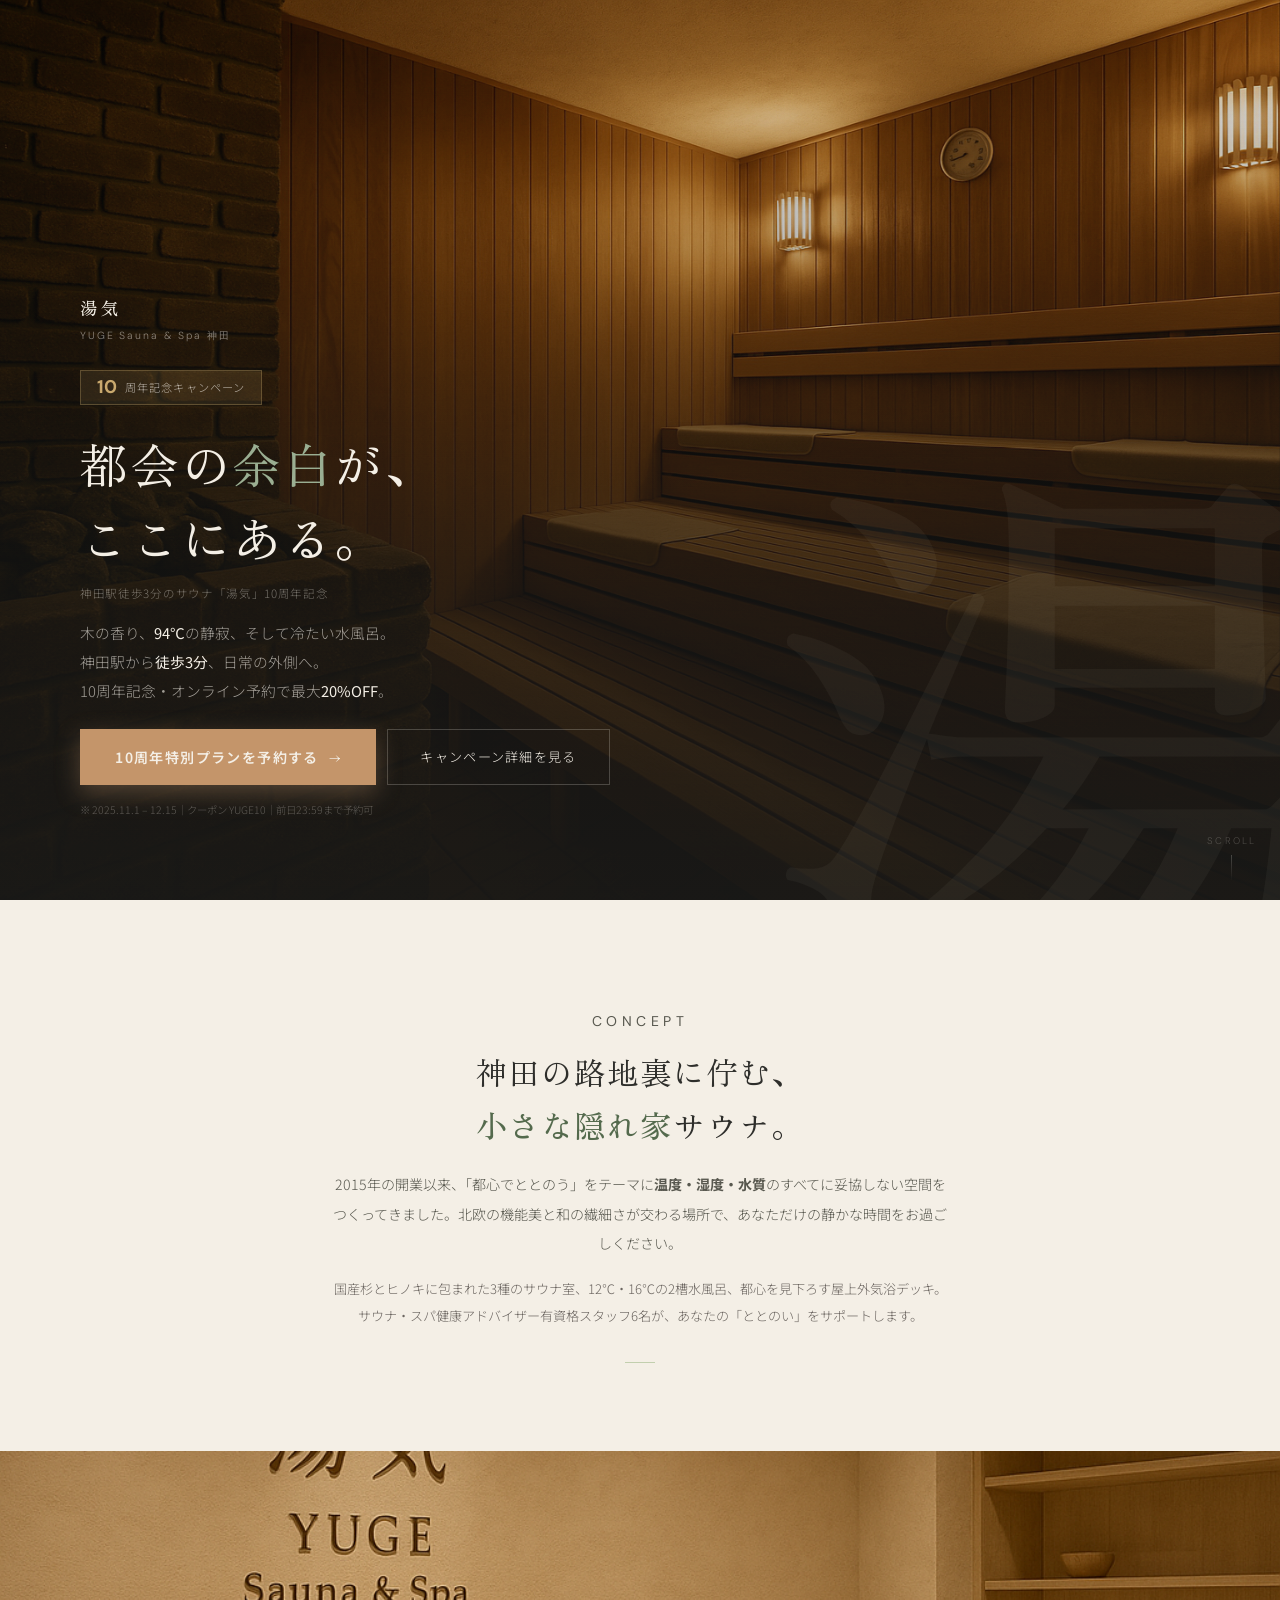
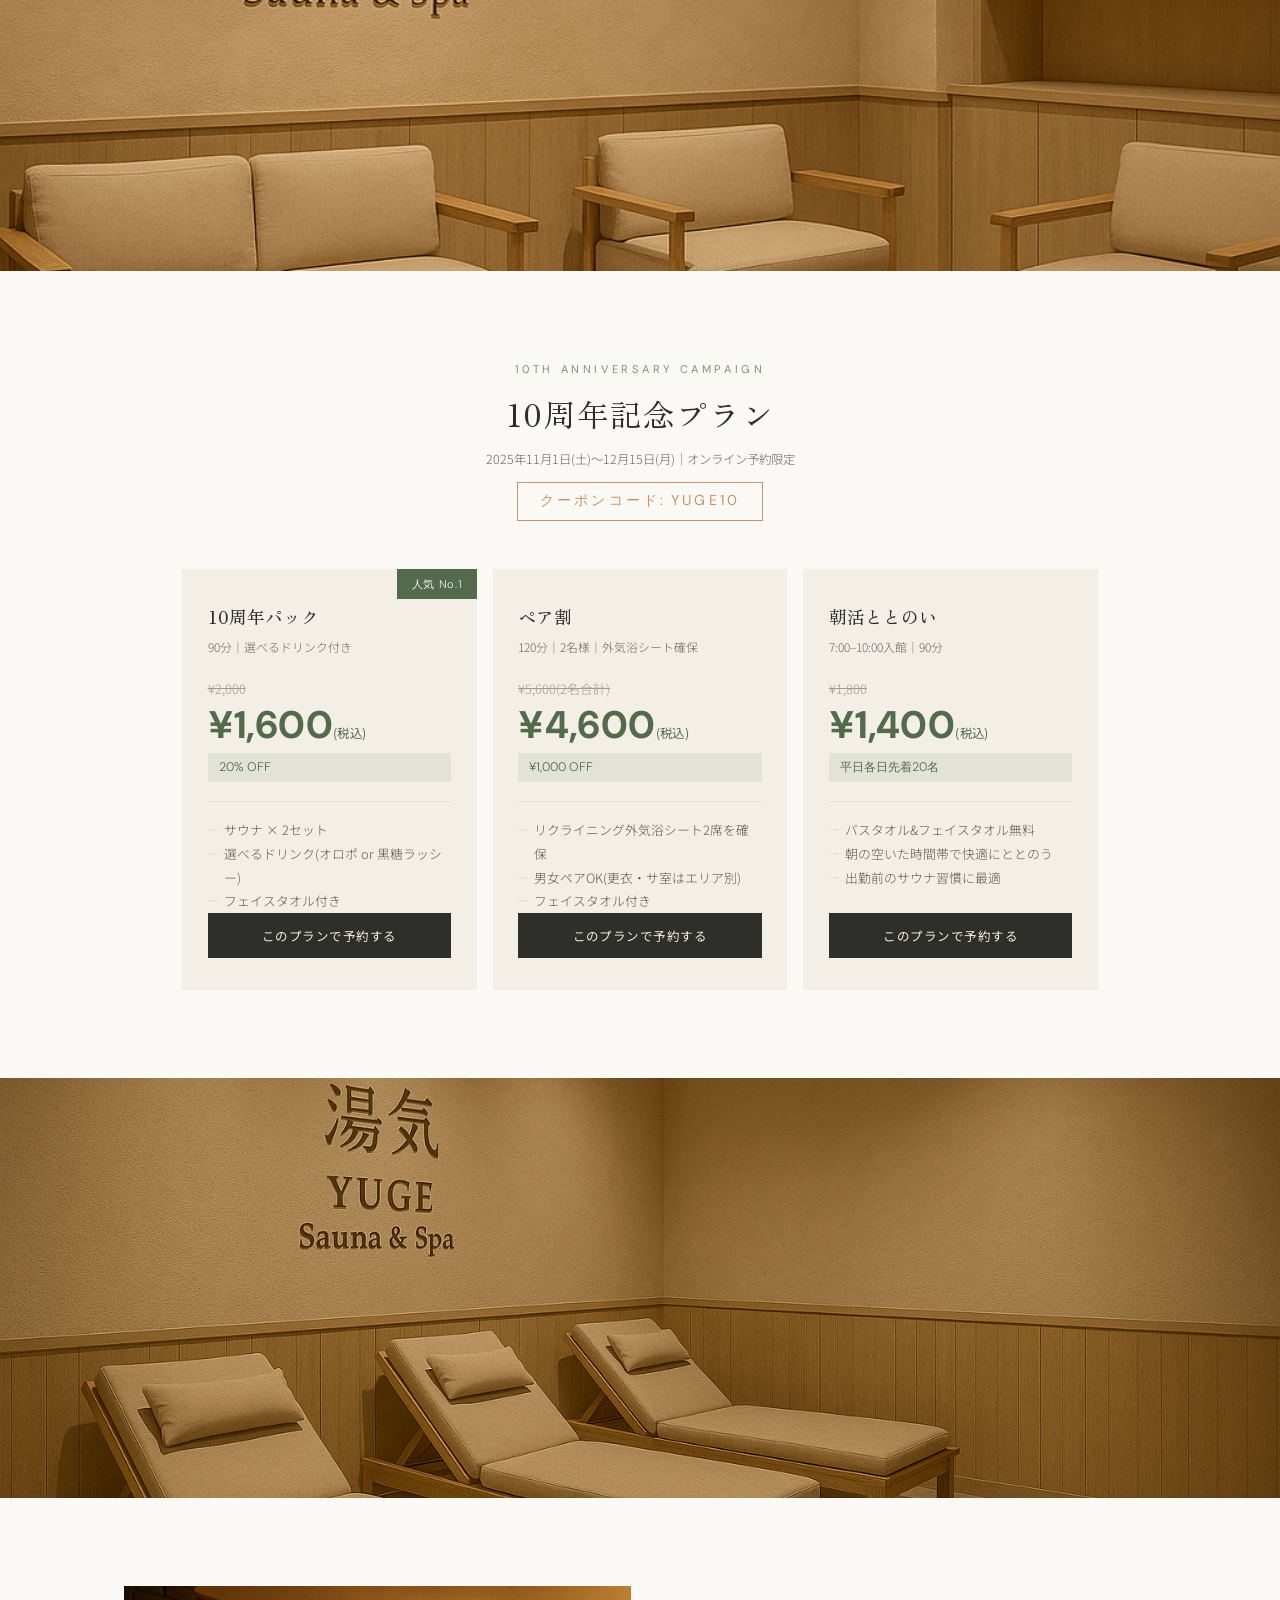
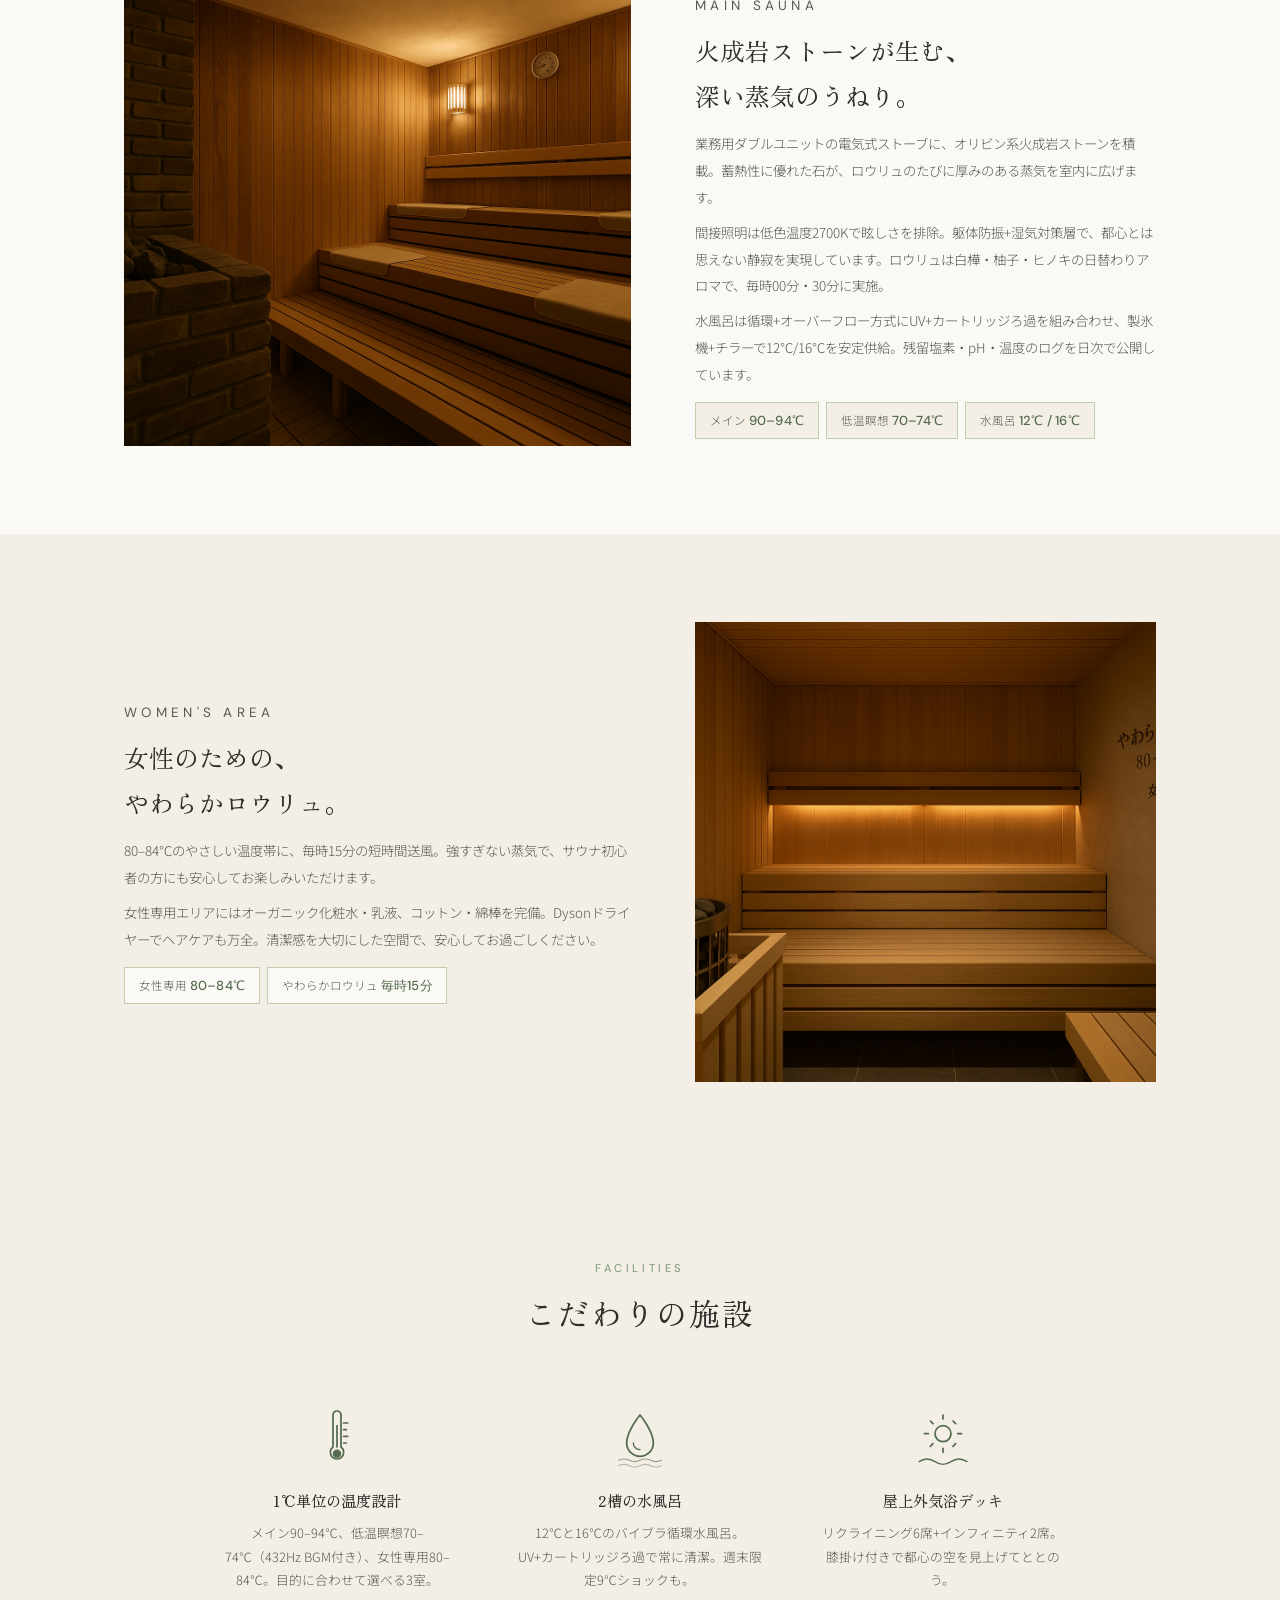
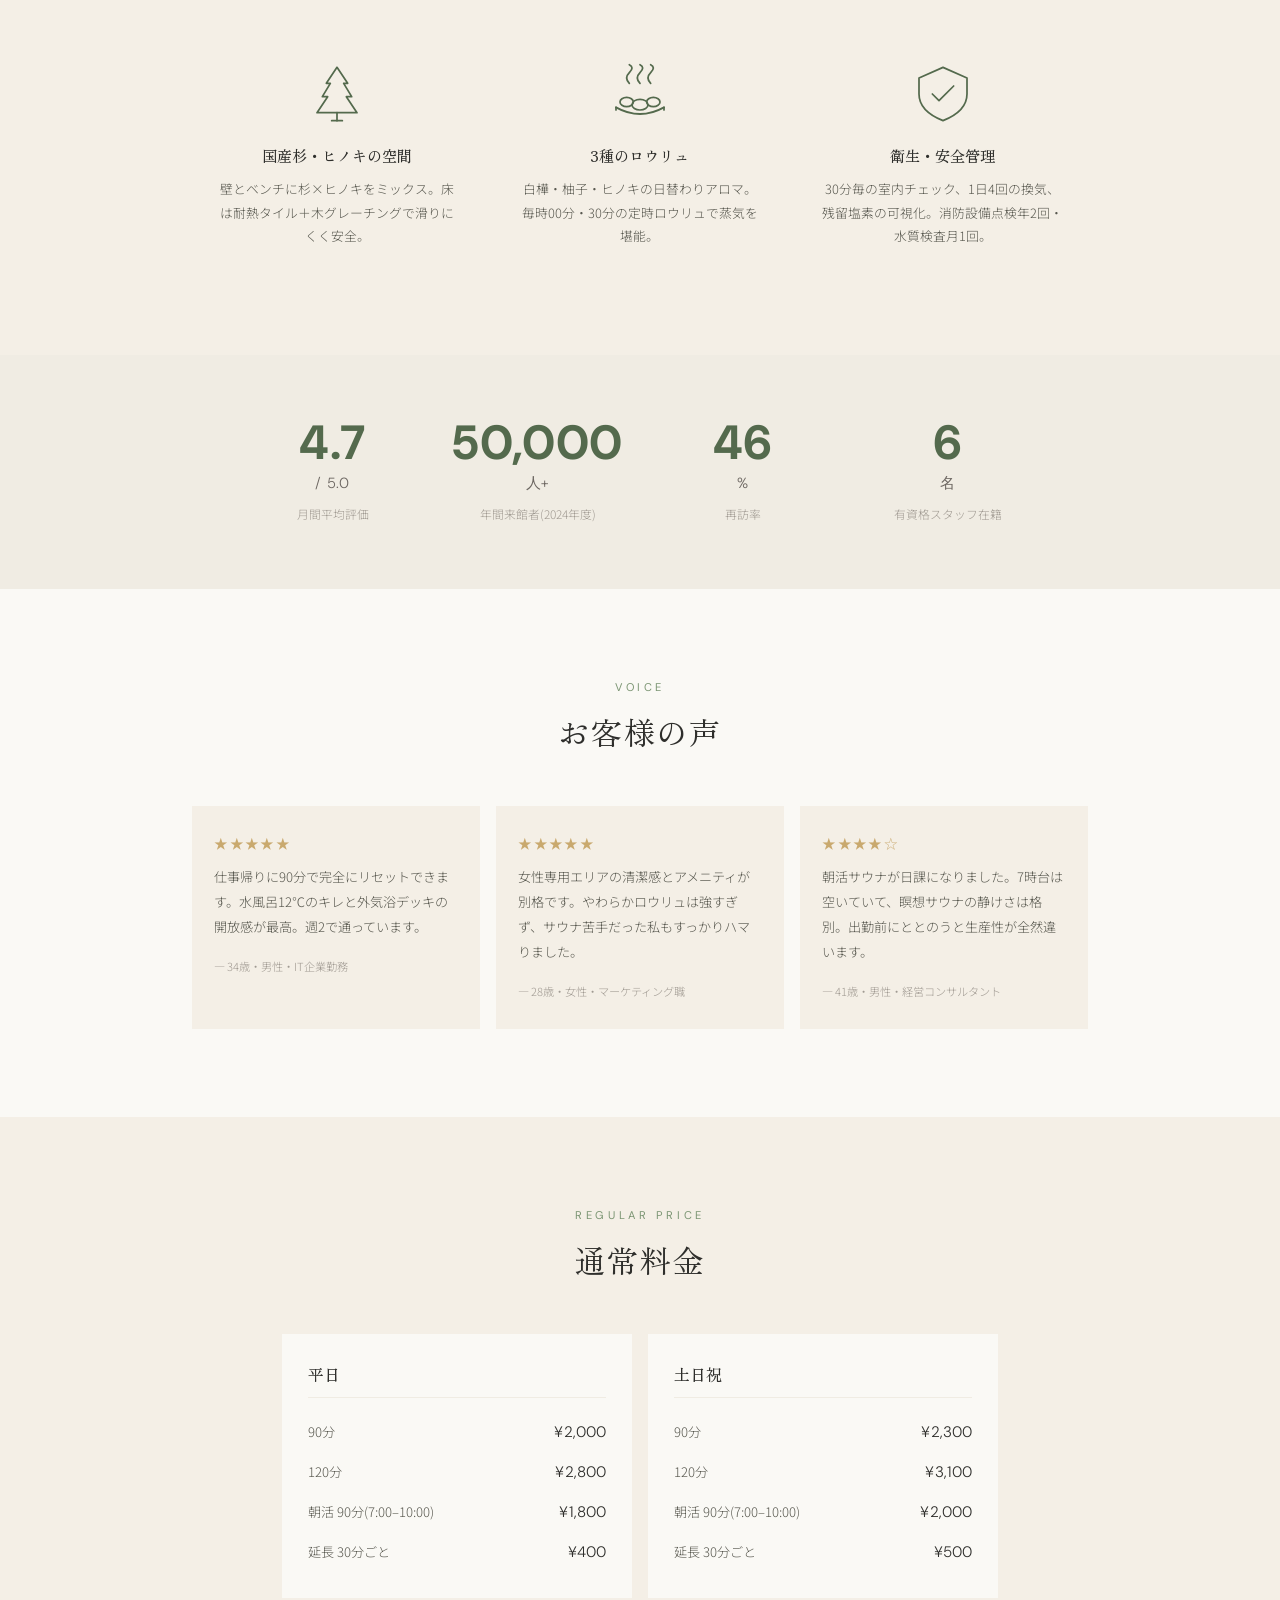
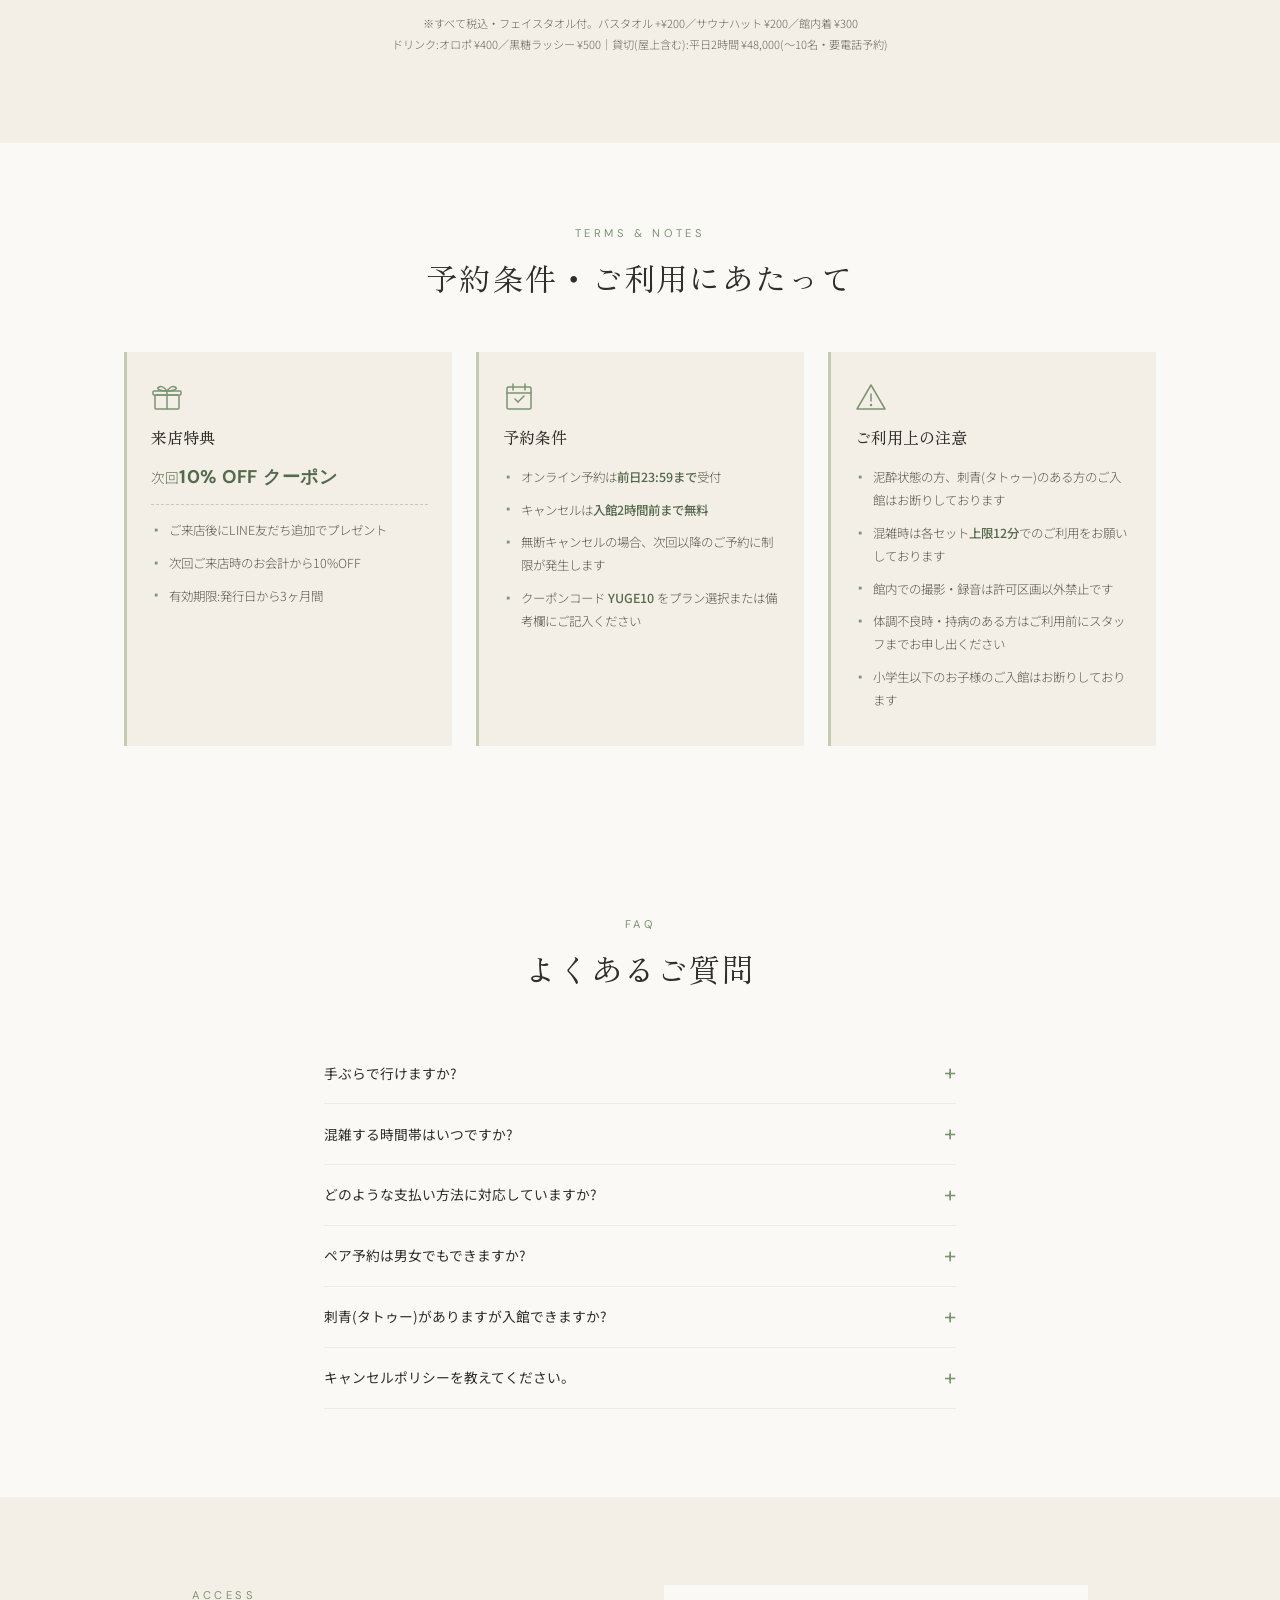
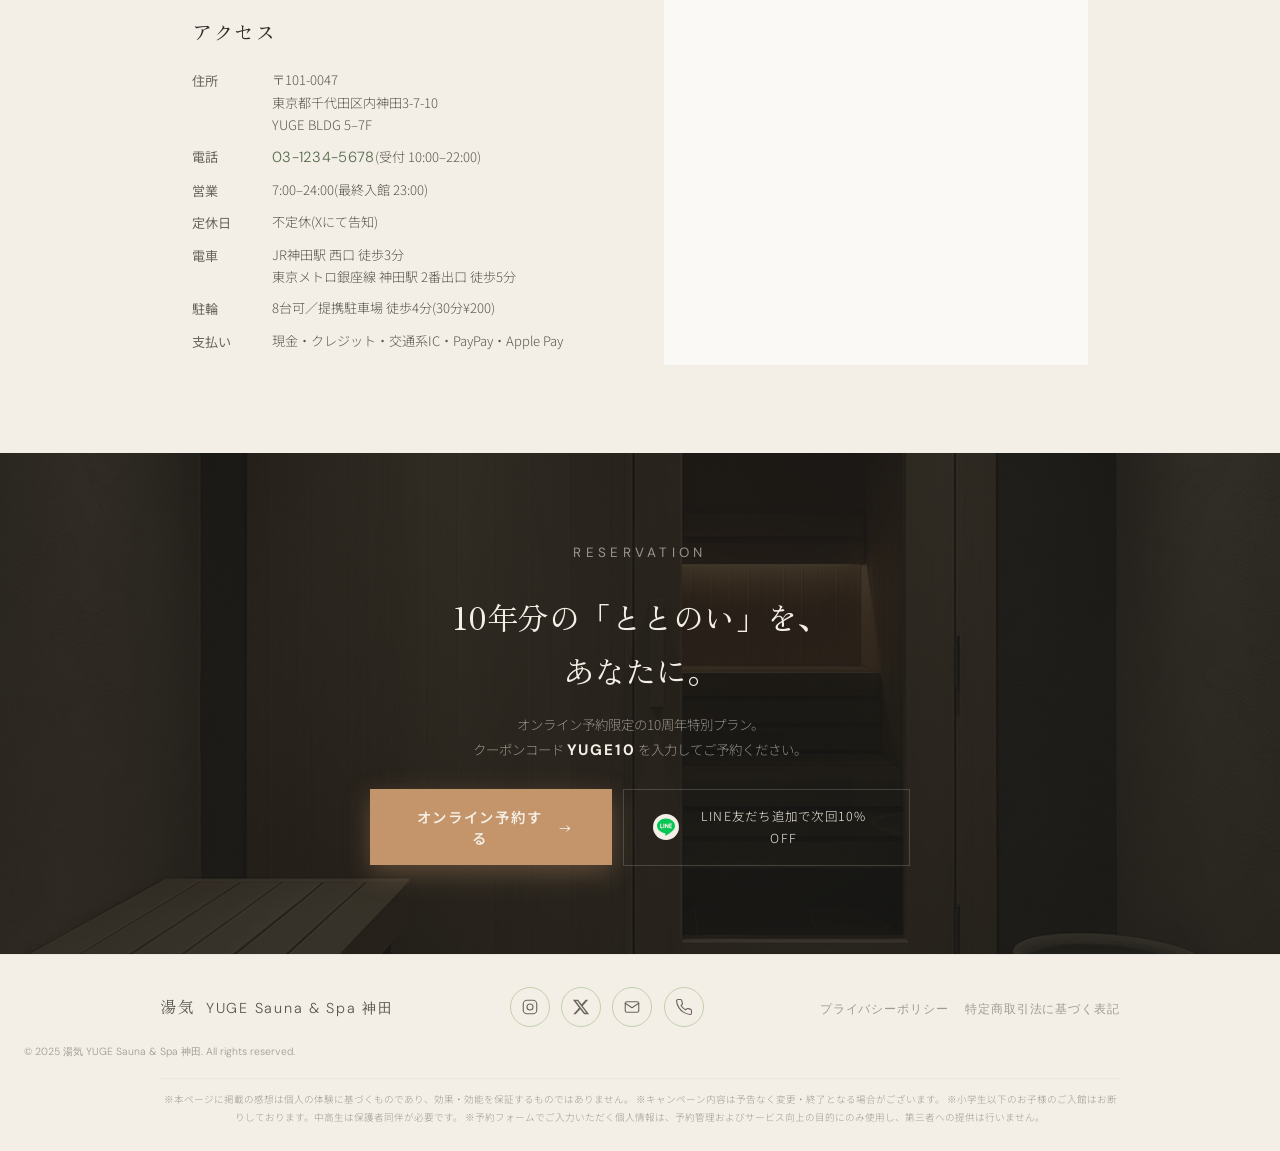
==== commit 67feeff4: "SPのscroll非表示・大画像にパララックス的フェードイン/アウト追加" ====
--- a/index.html
+++ b/index.html
@@ -182,7 +182,7 @@
   </section>
 
   <!-- IMAGE BREAK -->
-  <figure class="img-break rv" aria-hidden="true">
+  <figure class="img-break rv rv-img" aria-hidden="true">
     <img src="Images/ChatGPT%20Image%20Nov%2018%2C%202025%2C%2008_47_35%20AM.png"
          alt="湯気のラウンジスペース"
          width="1200" height="800" loading="lazy">
@@ -248,7 +248,7 @@
   </section>
 
   <!-- IMAGE BREAK -->
-  <figure class="img-break rv" aria-hidden="true">
+  <figure class="img-break rv rv-img" aria-hidden="true">
     <img src="Images/ChatGPT%20Image%20Nov%2018%2C%202025%2C%2008_47_41%20AM.png"
          alt="湯気の休憩エリア"
          width="1200" height="800" loading="lazy">
@@ -259,7 +259,7 @@
        ============================================================ -->
   <section class="editorial editorial--white" id="sauna">
     <div class="ed-grid">
-      <div class="ed-img rv">
+      <div class="ed-img rv rv-img">
         <img src="Images/ChatGPT%20Image%20Nov%2018%2C%202025%2C%2008_47_46%20AM.png"
              alt="湯気のメインサウナ室"
              width="1200" height="800" loading="lazy">
@@ -284,7 +284,7 @@
        ============================================================ -->
   <section class="editorial editorial--cream">
     <div class="ed-grid ed-grid--flip">
-      <div class="ed-img rv">
+      <div class="ed-img rv rv-img">
         <img src="Images/ChatGPT%20Image%20Nov%2018%2C%202025%2C%2008_47_58%20AM.png"
              alt="湯気の女性専用サウナ"
              width="1200" height="800" loading="lazy">
--- a/style.css
+++ b/style.css
@@ -398,12 +398,12 @@
 }
 
 .scroll-cue {
+  display: none;
   position: absolute;
   bottom: 1.2rem;
   left: 50%;
   transform: translateX(-50%);
   z-index: 2;
-  display: flex;
   flex-direction: column;
   align-items: center;
   gap: 0.35rem;
@@ -416,6 +416,7 @@
 
 @media (min-width: 960px) {
   .scroll-cue {
+    display: flex;
     left: auto;
     right: 1.5rem;
     transform: none;
@@ -1513,15 +1514,23 @@
     left: auto;
     right: 1.2rem;
     bottom: 1.2rem;
-    width: auto;
+    width: 240px;
     padding: 0;
-    gap: 0.6rem;
+    gap: 0.7rem;
+    flex-direction: column;
+    align-items: stretch;
   }
 
   .floating-reserve,
   .floating-line {
-    flex: 0 0 auto;
-    padding: 0.85rem 1.3rem;
+    flex: 0 0 auto !important;
+    width: 100% !important;
+    max-width: 100% !important;
+    min-width: 0 !important;
+    min-height: 60px;
+    padding: 0.9rem 1.4rem;
+    justify-content: flex-start;
+    box-sizing: border-box;
   }
 }
 
@@ -1871,6 +1880,30 @@
   transform: scale(1);
 }
 
+/* 大きな画像のパララックス的フェードイン/アウト */
+.rv-img {
+  opacity: 0.3;
+  transform: scale(1.05);
+  transition: opacity 1.2s cubic-bezier(0.23, 1, 0.32, 1),
+              transform 1.6s cubic-bezier(0.23, 1, 0.32, 1);
+  will-change: opacity, transform;
+}
+
+.rv-img.on {
+  opacity: 1;
+  transform: scale(1);
+}
+
+.rv-img.leaving {
+  opacity: 0.35;
+  transform: scale(1.02);
+}
+
+/* 画像内の<img>タグへの適用 */
+.rv-img img {
+  transition: inherit;
+}
+
 
 /* ==========================================================
    23. RESPONSIVE — TABLET (min 600px)
@@ -1929,13 +1962,6 @@
   }
 
   .modal-content { padding: 2.5rem 2rem 2rem; }
-
-  .floating-reserve {
-    bottom: 1.5rem;
-    right: 1.5rem;
-    padding: 1rem 1.6rem;
-    font-size: 0.85rem;
-  }
 }
 
 
